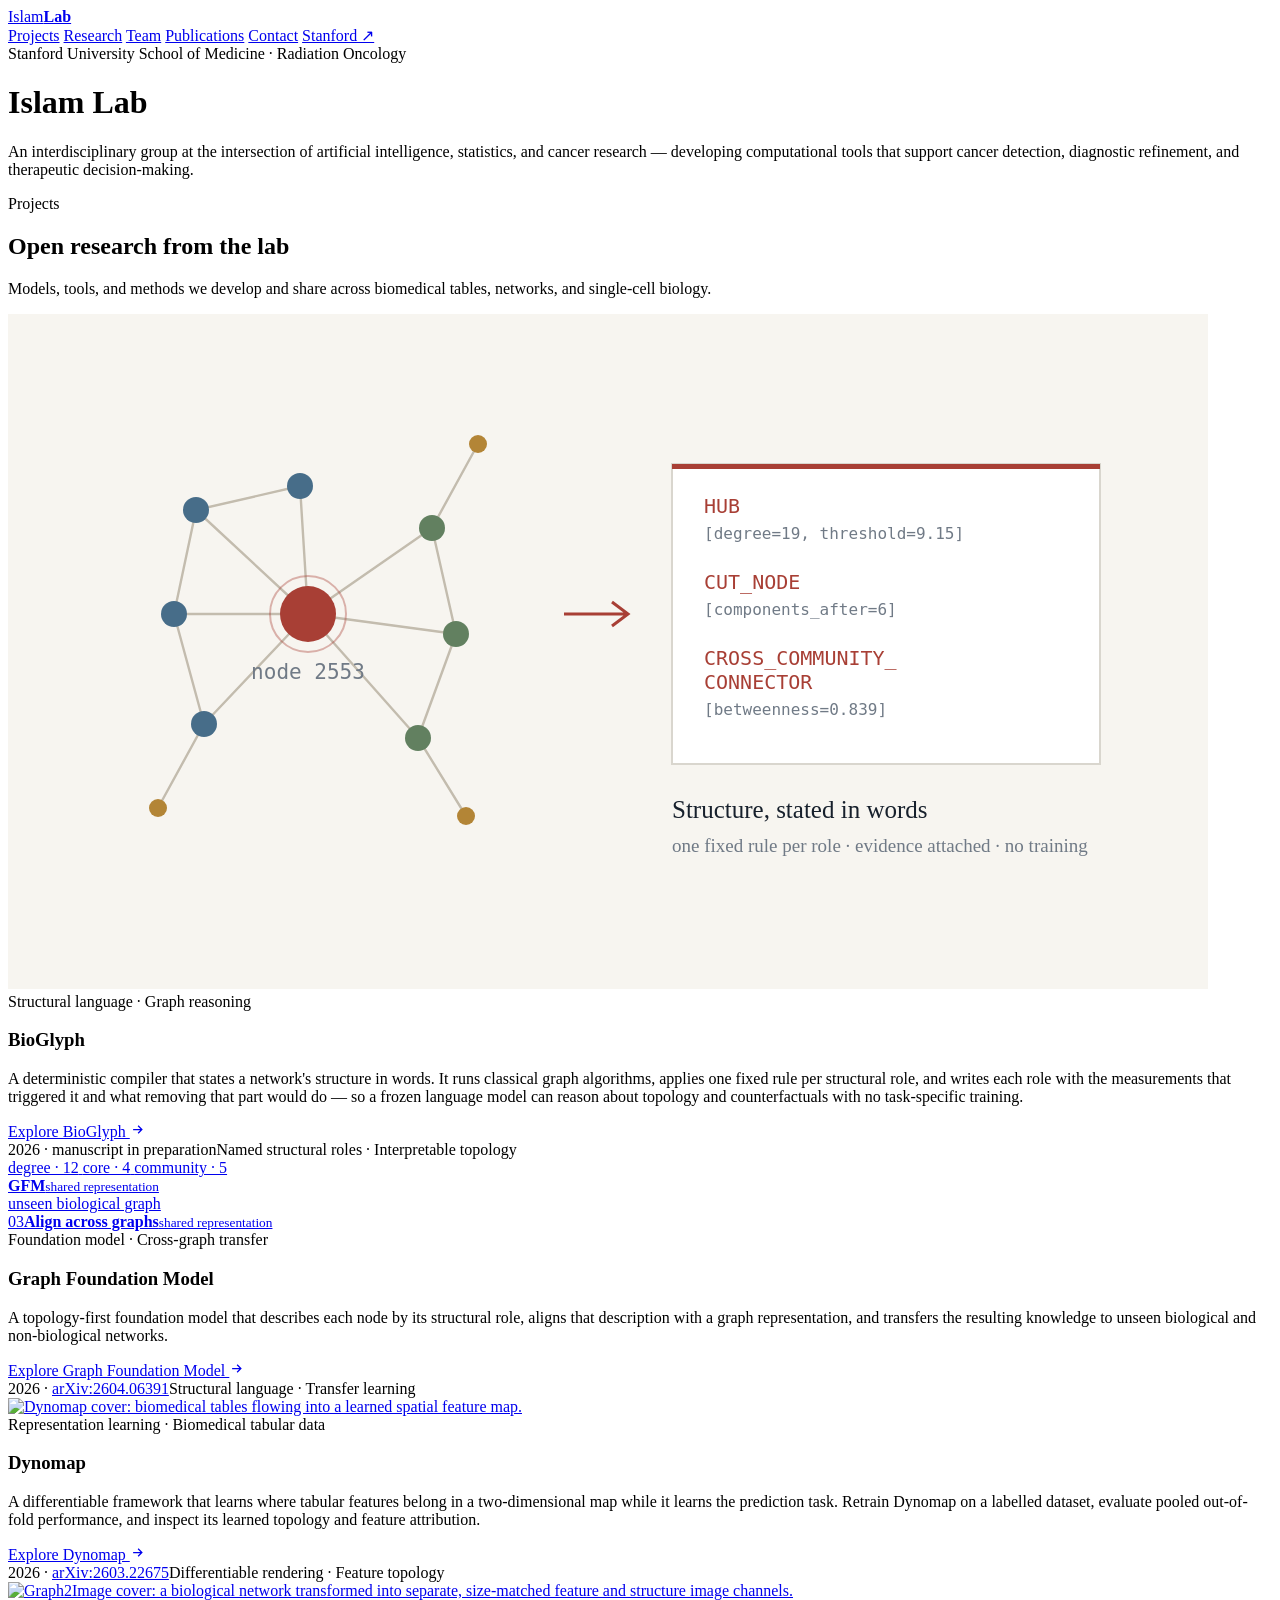
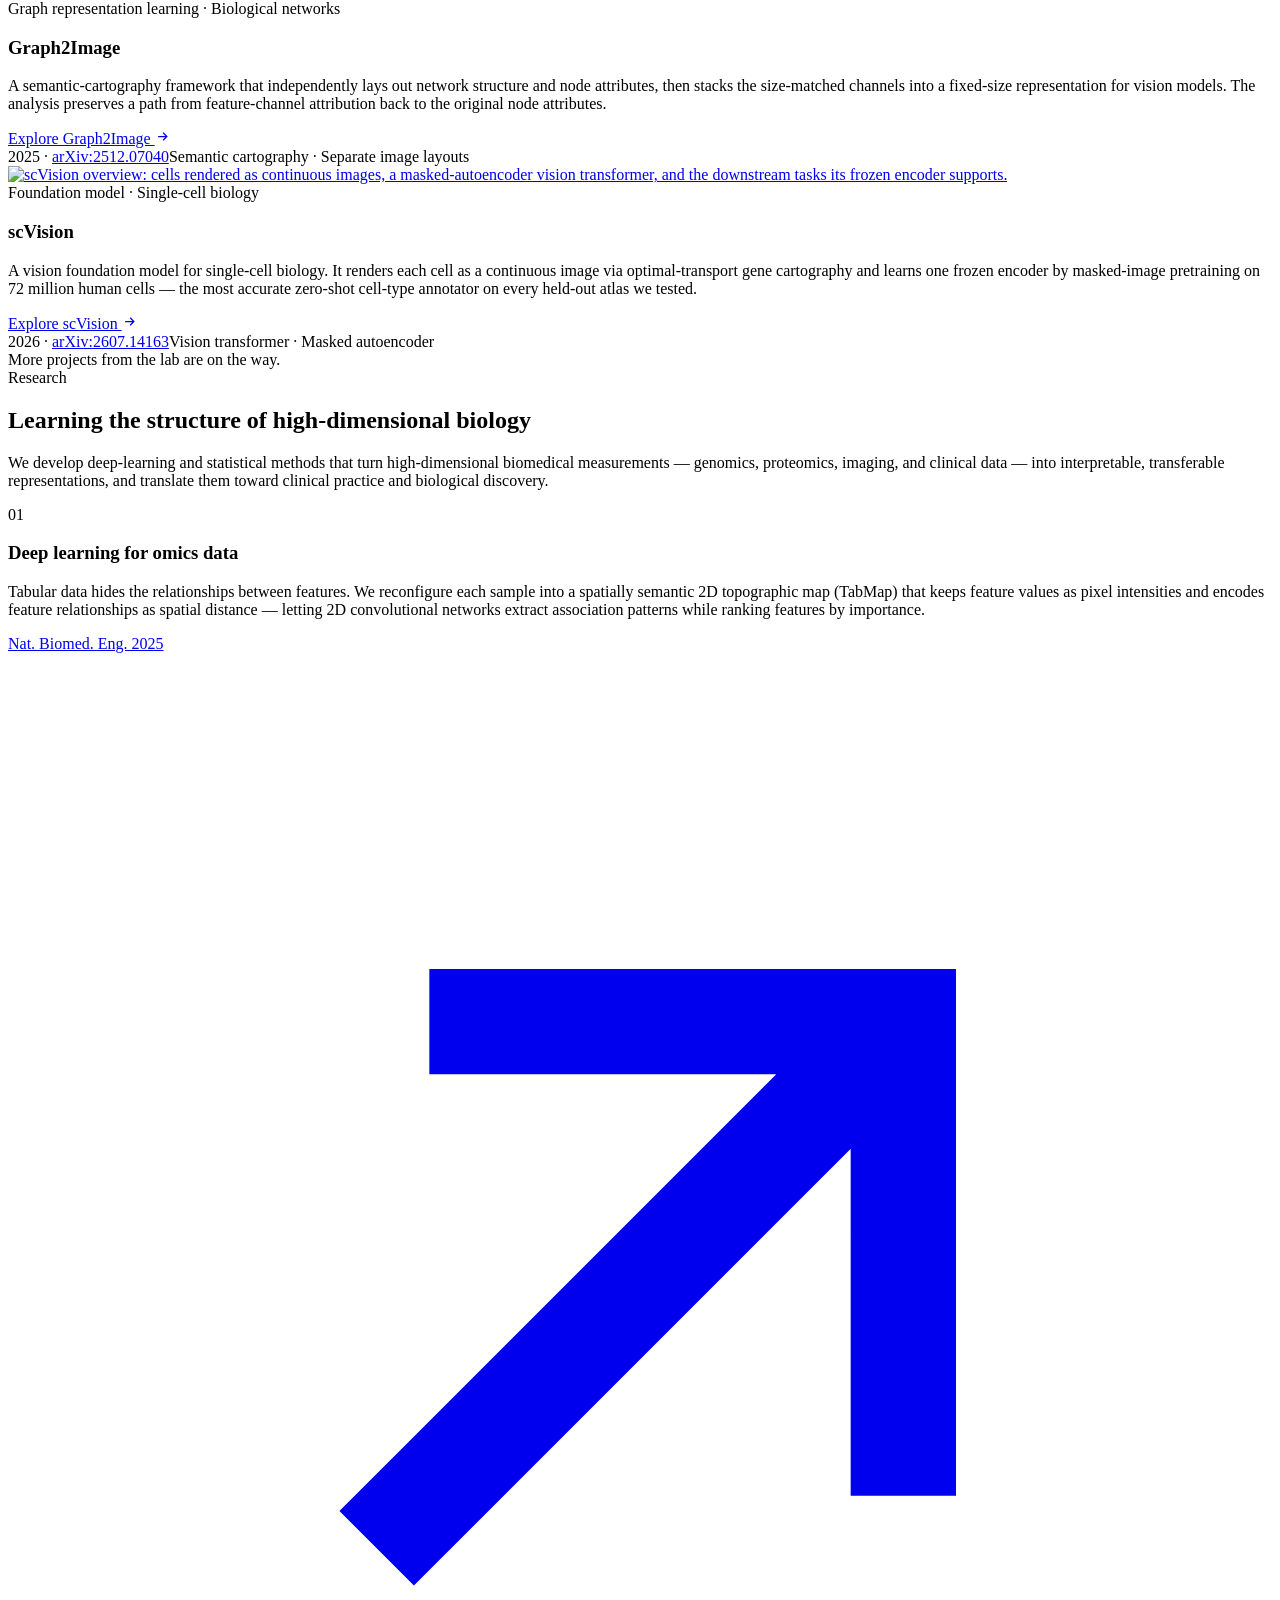
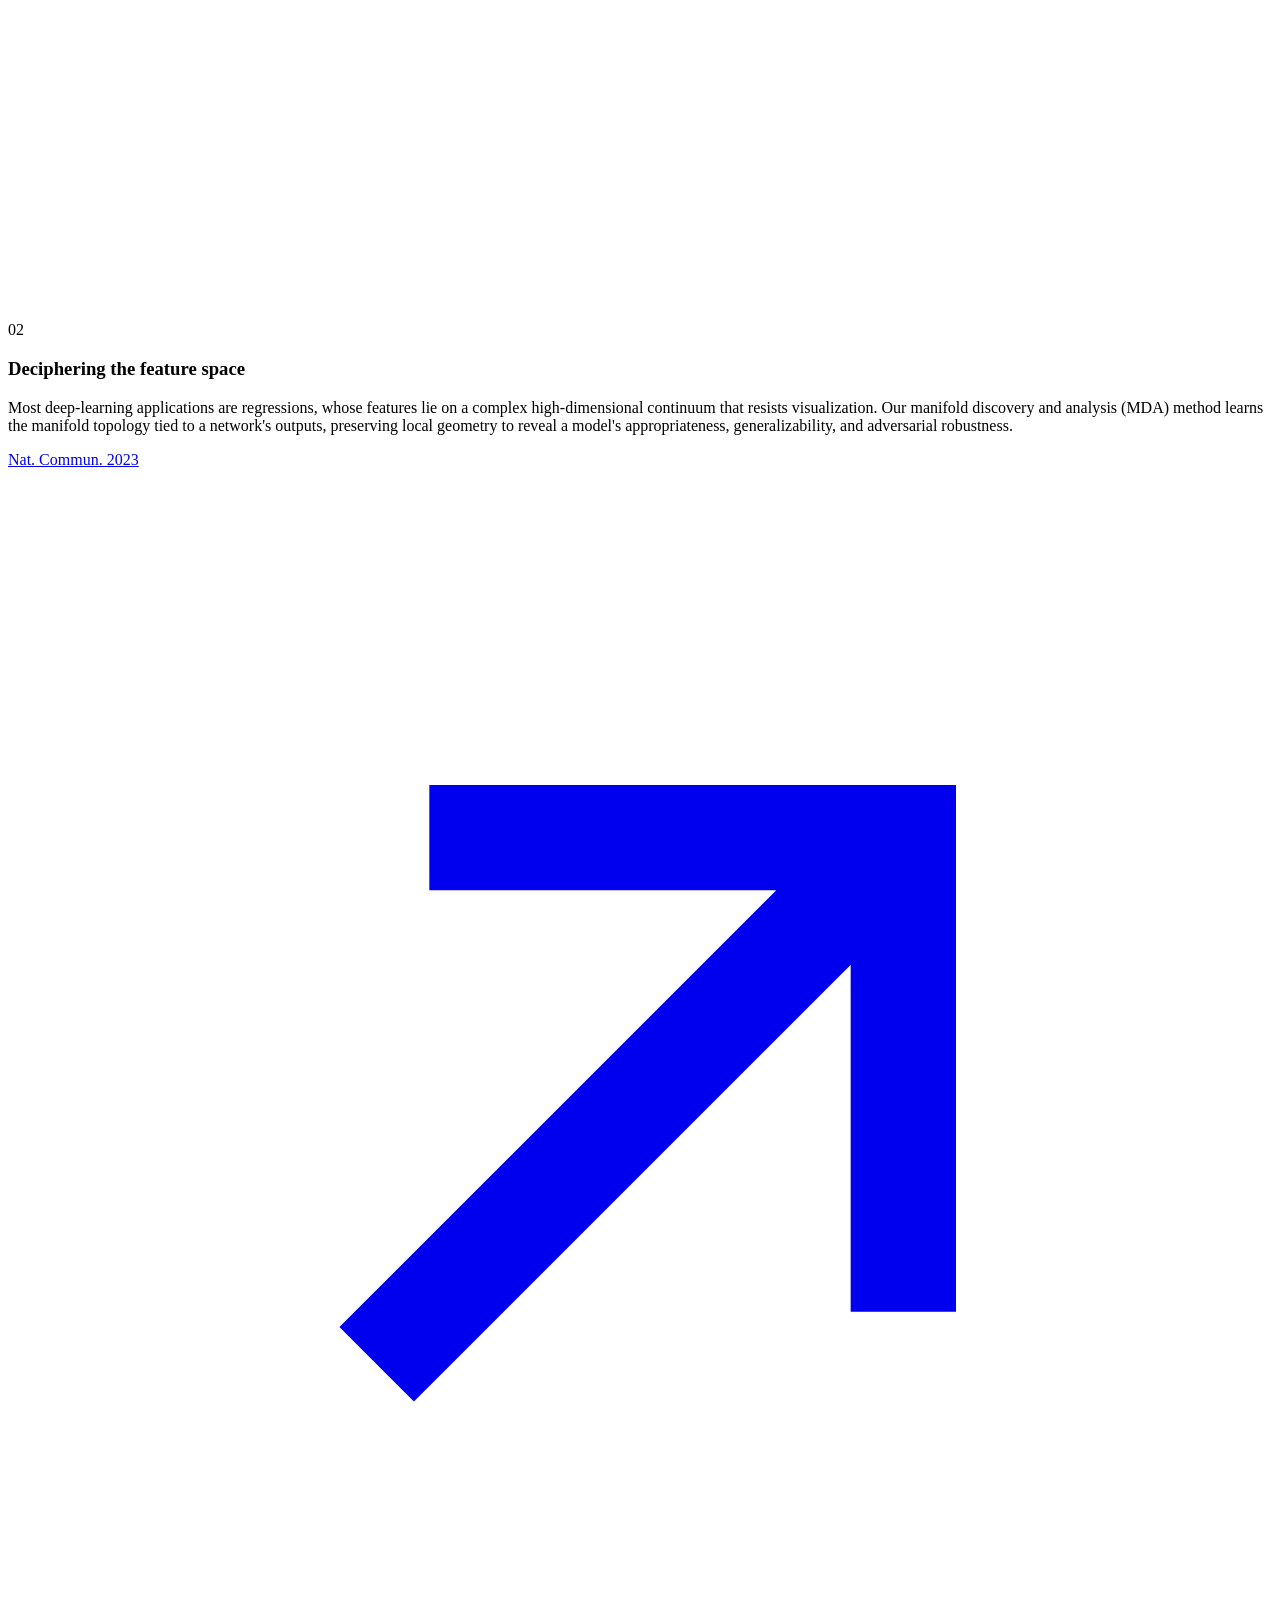
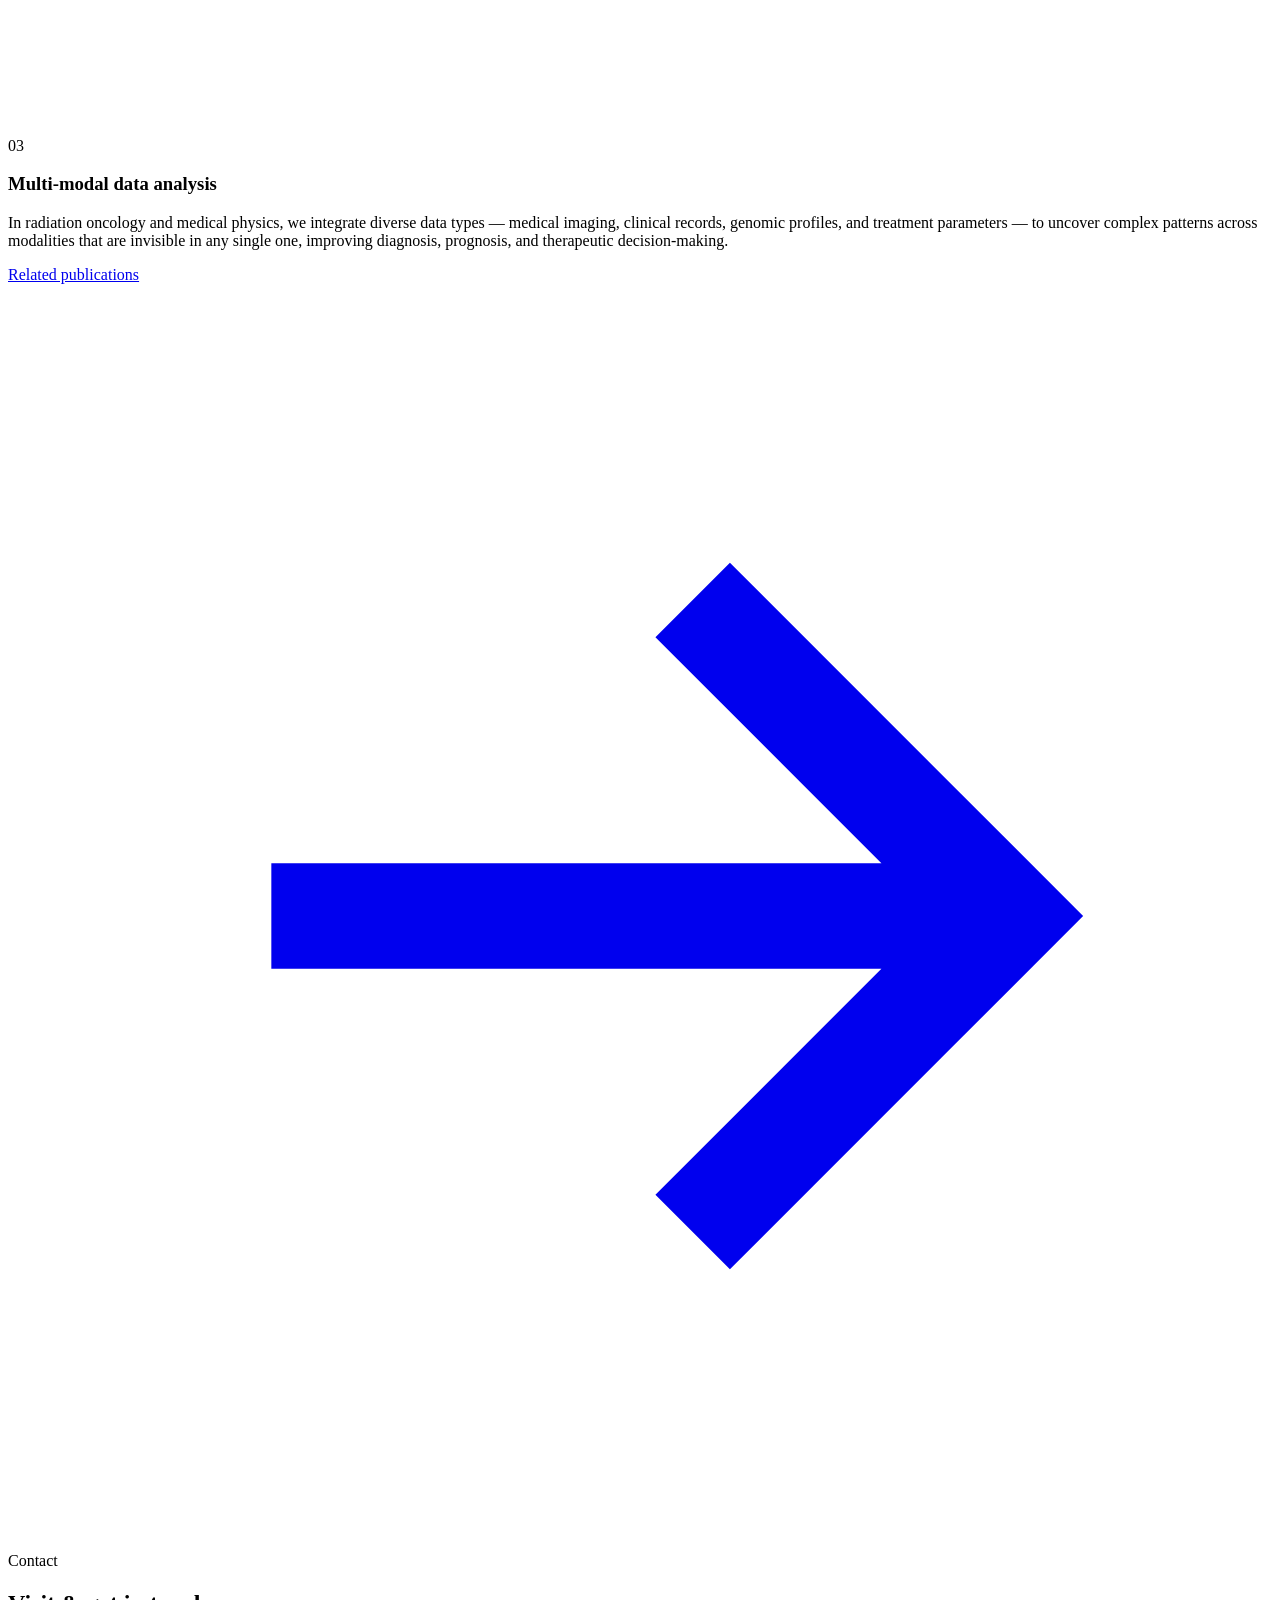
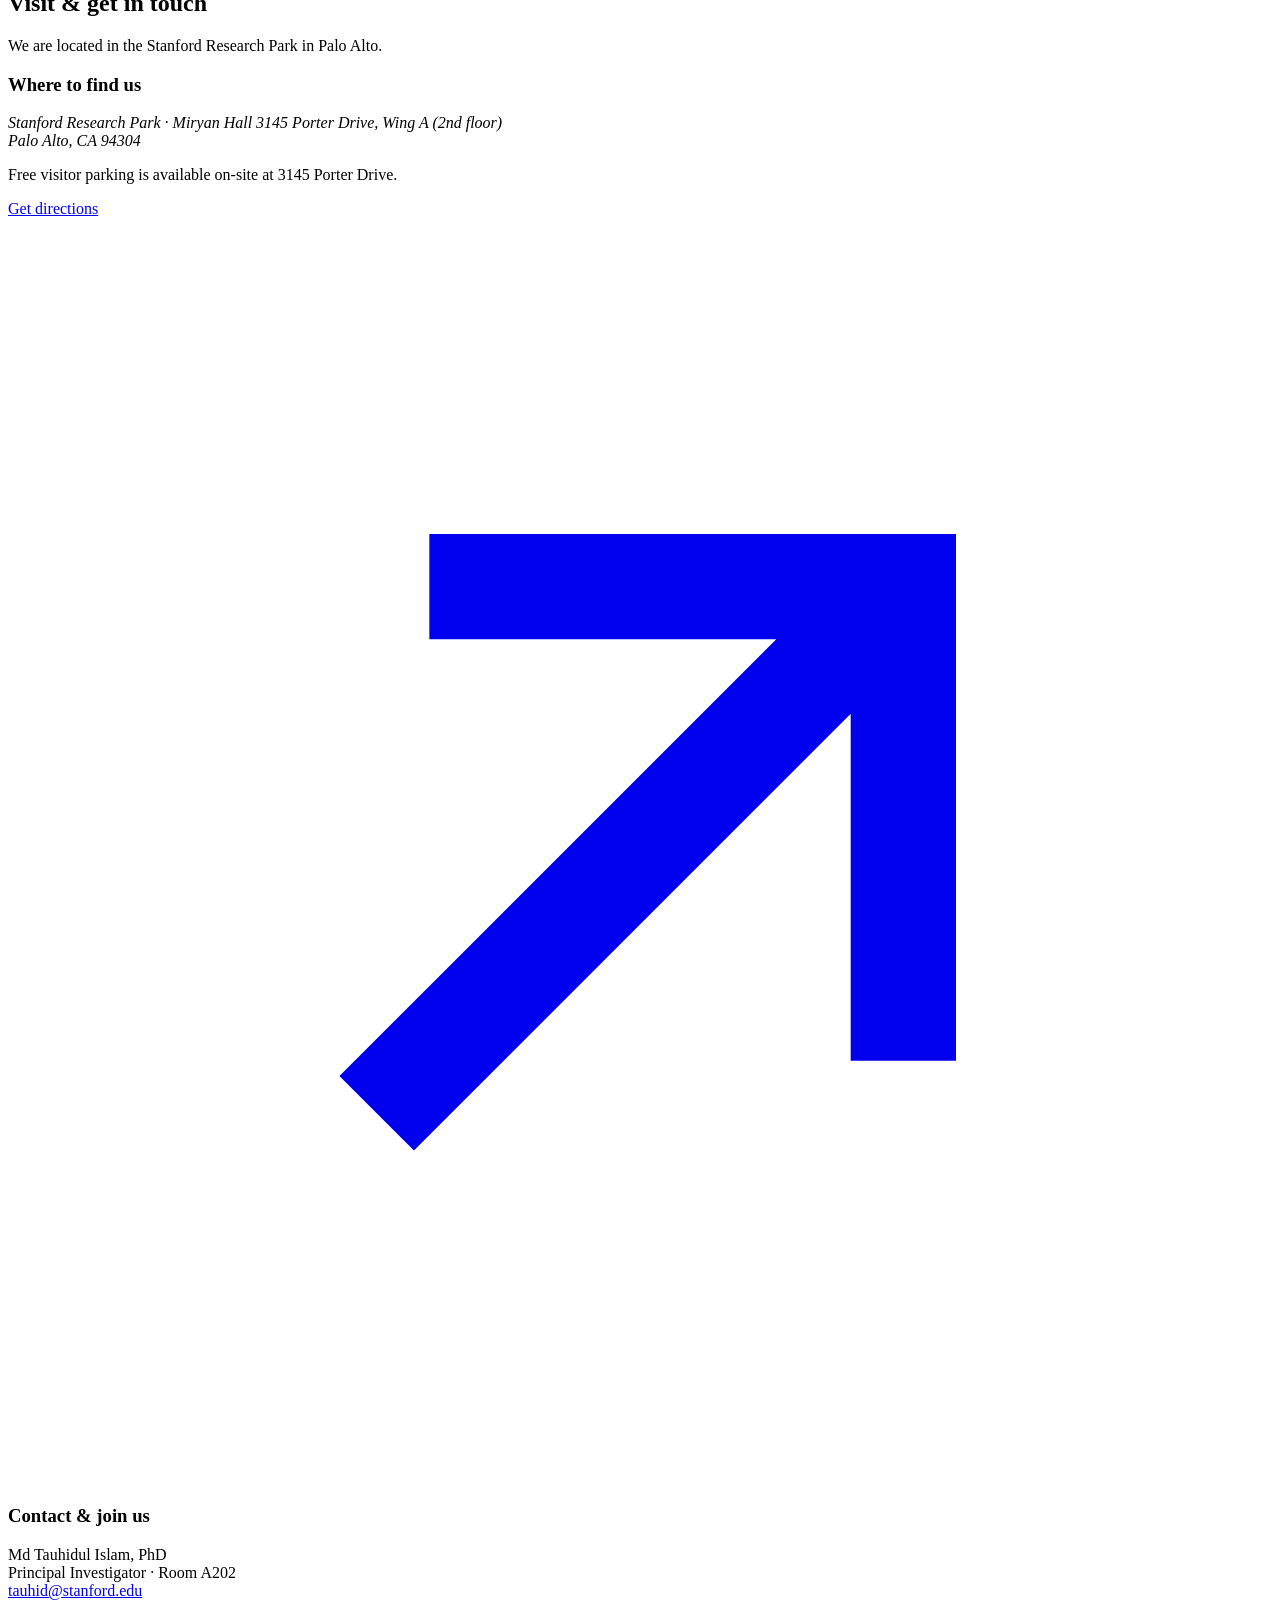
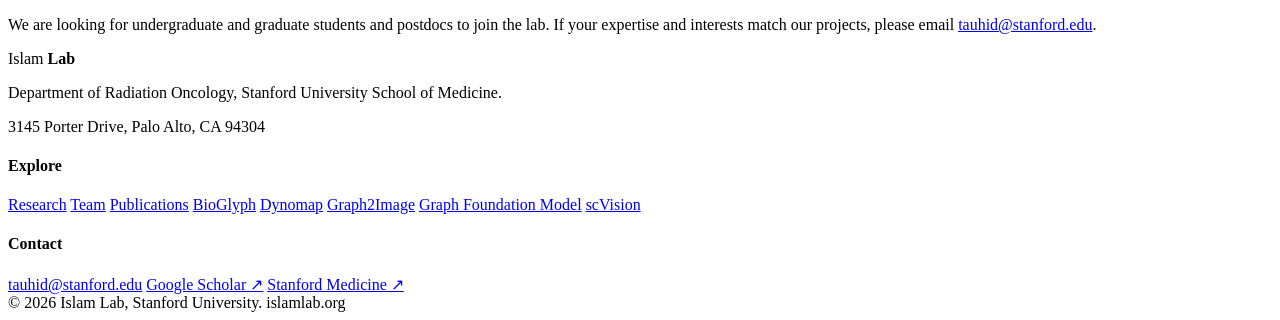
==== index.html @ 1d28ed05 "Add BioGlyph project page" ====
<!doctype html>
<html lang="en">
<head>
<meta charset="utf-8">
<meta name="viewport" content="width=device-width, initial-scale=1">
<title>Islam Lab · Stanford University School of Medicine</title>
<meta name="description" content="The Islam Lab at Stanford University School of Medicine develops artificial intelligence and statistical methods for biomedical research. Explore BioGlyph, Dynomap, Graph2Image, Graph Foundation Model, and scVision.">
<meta property="og:type" content="website">
<meta property="og:title" content="Islam Lab · Stanford University School of Medicine">
<meta property="og:description" content="AI, statistics, and biomedical research at Stanford. Explore BioGlyph, Dynomap, Graph2Image, Graph Foundation Model, and scVision.">
<meta property="og:image" content="https://islamlab.org/assets/lab-card.png">
<meta property="og:image:width" content="1200">
<meta property="og:image:height" content="630">
<meta name="twitter:image" content="https://islamlab.org/assets/lab-card.png">
<meta property="og:url" content="https://islamlab.org">
<meta name="twitter:card" content="summary_large_image">
<link rel="canonical" href="https://islamlab.org/">
<link rel="icon" href="data:image/svg+xml,<svg xmlns='http://www.w3.org/2000/svg' viewBox='0 0 32 32'><rect width='32' height='32' rx='8' fill='%231c2436'/><circle cx='10' cy='11' r='2.4' fill='%23f2c94c'/><circle cx='21' cy='14' r='2.4' fill='%23e07a5f'/><circle cx='14' cy='21.5' r='2' fill='%234f7290'/><circle cx='23' cy='23' r='1.8' fill='%237f9d6a'/></svg>">
<link rel="preconnect" href="https://fonts.googleapis.com">
<link rel="preconnect" href="https://fonts.gstatic.com" crossorigin>
<link href="https://fonts.googleapis.com/css2?family=Source+Serif+4:opsz,wght@8..60,400;8..60,600;8..60,700&family=Source+Sans+3:wght@400;600;700&display=swap" rel="stylesheet">
<link rel="stylesheet" href="lab.css">
<script src="lab.js" defer></script>
</head>
<body>

<nav class="nav">
  <div class="wrap">
    <a class="brand" href="/"><span class="glyph"></span>Islam<b>Lab</b></a>
    <div class="nav-links">
      <a href="#projects">Projects</a>
      <a href="#research">Research</a>
      <a href="/team/">Team</a>
      <a href="/publications/">Publications</a>
      <a href="#contact">Contact</a>
      <a class="ext" href="https://med.stanford.edu/islam-lab.html" target="_blank" rel="noopener">Stanford&nbsp;&#8599;</a>
    </div>
  </div>
</nav>

<header class="hero">
  <div class="wrap">
    <div class="kicker">Stanford University School of Medicine &middot; Radiation Oncology</div>
    <h1>Islam <b>Lab</b></h1>
    <p class="tagline">An interdisciplinary group at the intersection of artificial intelligence, statistics, and cancer research &mdash; developing computational tools that support cancer detection, diagnostic refinement, and therapeutic decision-making.</p>
  </div>
</header>

<section id="projects" class="alt">
  <div class="wrap">
    <div class="eyebrow">Projects</div>
    <h2>Open research from the lab</h2>
    <p class="sub">Models, tools, and methods we develop and share across biomedical tables, networks, and single-cell biology.</p>

    <div class="project-grid">
    <article class="project">
      <div class="thumb"><a href="/bioglyph/"><img src="assets/bioglyph-cover.svg" alt="BioGlyph cover: one node in a network compiles to three named structural roles, each with the measurements that triggered it."></a></div>
      <div class="body">
        <span class="ptag">Structural language &middot; Graph reasoning</span>
        <h3>BioGlyph</h3>
        <p>A deterministic compiler that states a network's structure in words. It runs classical graph algorithms, applies one fixed rule per structural role, and writes each role with the measurements that triggered it and what removing that part would do &mdash; so a frozen language model can reason about topology and counterfactuals with no task-specific training.</p>
        <a class="plink" href="/bioglyph/">Explore BioGlyph <svg width="15" height="15" viewBox="0 0 24 24" fill="none" stroke="currentColor" stroke-width="2"><path d="M5 12h14M13 6l6 6-6 6"/></svg></a>
        <div class="meta"><span>2026 &middot; manuscript in preparation</span><span>Named structural roles &middot; Interpretable topology</span></div>
      </div>
    </article>

    <article class="project">
      <div class="thumb gfm-thumb">
        <a href="/graph-foundation-model/" aria-label="Explore Graph Foundation Model">
          <div class="gfm-story" data-gfm-stage="2" aria-hidden="true">
            <div class="gfm-canvas">
              <div class="gfm-grid"></div>
              <div class="gfm-prompts">
                <span class="gfm-prompt prompt-one">degree &middot; 12</span>
                <span class="gfm-prompt prompt-two">core &middot; 4</span>
                <span class="gfm-prompt prompt-three">community &middot; 5</span>
              </div>
              <div class="gfm-core"><strong>GFM</strong><small>shared representation</small></div>
              <div class="gfm-transfer">unseen biological graph</div>
            </div>
            <div class="gfm-caption"><span>03</span><strong>Align across graphs</strong><small>shared representation</small></div>
          </div>
        </a>
      </div>
      <div class="body">
        <span class="ptag">Foundation model &middot; Cross-graph transfer</span>
        <h3>Graph Foundation Model</h3>
        <p>A topology-first foundation model that describes each node by its structural role, aligns that description with a graph representation, and transfers the resulting knowledge to unseen biological and non-biological networks.</p>
        <a class="plink" href="/graph-foundation-model/">Explore Graph Foundation Model <svg width="15" height="15" viewBox="0 0 24 24" fill="none" stroke="currentColor" stroke-width="2"><path d="M5 12h14M13 6l6 6-6 6"/></svg></a>
        <div class="meta"><span>2026 &middot; <a href="https://arxiv.org/abs/2604.06391" target="_blank" rel="noopener">arXiv:2604.06391</a></span><span>Structural language &middot; Transfer learning</span></div>
      </div>
    </article>

    <article class="project">
      <div class="thumb"><a href="/dynomap/"><img src="dynomap/assets/og.png" alt="Dynomap cover: biomedical tables flowing into a learned spatial feature map."></a></div>
      <div class="body">
        <span class="ptag">Representation learning &middot; Biomedical tabular data</span>
        <h3>Dynomap</h3>
        <p>A differentiable framework that learns where tabular features belong in a two-dimensional map while it learns the prediction task. Retrain Dynomap on a labelled dataset, evaluate pooled out-of-fold performance, and inspect its learned topology and feature attribution.</p>
        <a class="plink" href="/dynomap/">Explore Dynomap <svg width="15" height="15" viewBox="0 0 24 24" fill="none" stroke="currentColor" stroke-width="2"><path d="M5 12h14M13 6l6 6-6 6"/></svg></a>
        <div class="meta"><span>2026 &middot; <a href="https://arxiv.org/abs/2603.22675" target="_blank" rel="noopener">arXiv:2603.22675</a></span><span>Differentiable rendering &middot; Feature topology</span></div>
      </div>
    </article>

    <article class="project">
      <div class="thumb"><a href="/graph2image/"><img src="assets/graph2image-cover.png" alt="Graph2Image cover: a biological network transformed into separate, size-matched feature and structure image channels."></a></div>
      <div class="body">
        <span class="ptag">Graph representation learning &middot; Biological networks</span>
        <h3>Graph2Image</h3>
        <p>A semantic-cartography framework that independently lays out network structure and node attributes, then stacks the size-matched channels into a fixed-size representation for vision models. The analysis preserves a path from feature-channel attribution back to the original node attributes.</p>
        <a class="plink" href="/graph2image/">Explore Graph2Image <svg width="15" height="15" viewBox="0 0 24 24" fill="none" stroke="currentColor" stroke-width="2"><path d="M5 12h14M13 6l6 6-6 6"/></svg></a>
        <div class="meta"><span>2025 &middot; <a href="https://arxiv.org/abs/2512.07040" target="_blank" rel="noopener">arXiv:2512.07040</a></span><span>Semantic cartography &middot; Separate image layouts</span></div>
      </div>
    </article>

    <article class="project">
      <div class="thumb"><a href="/scvision/"><img src="scvision/assets/fig1.png" alt="scVision overview: cells rendered as continuous images, a masked-autoencoder vision transformer, and the downstream tasks its frozen encoder supports."></a></div>
      <div class="body">
        <span class="ptag">Foundation model &middot; Single-cell biology</span>
        <h3>scVision</h3>
        <p>A vision foundation model for single-cell biology. It renders each cell as a continuous image via optimal-transport gene cartography and learns one frozen encoder by masked-image pretraining on 72 million human cells &mdash; the most accurate zero-shot cell-type annotator on every held-out atlas we tested.</p>
        <a class="plink" href="/scvision/">Explore scVision <svg width="15" height="15" viewBox="0 0 24 24" fill="none" stroke="currentColor" stroke-width="2"><path d="M5 12h14M13 6l6 6-6 6"/></svg></a>
        <div class="meta"><span>2026 &middot; <a href="https://arxiv.org/abs/2607.14163" target="_blank" rel="noopener">arXiv:2607.14163</a></span><span>Vision transformer &middot; Masked autoencoder</span></div>
      </div>
    </article>
    </div>

    <div class="soon"><span class="dot"></span>More projects from the lab are on the way.</div>
  </div>
</section>

<section id="research">
  <div class="wrap">
    <div class="eyebrow">Research</div>
    <h2>Learning the structure of high-dimensional biology</h2>
    <p class="lead">We develop deep-learning and statistical methods that turn high-dimensional biomedical measurements &mdash; genomics, proteomics, imaging, and clinical data &mdash; into interpretable, transferable representations, and translate them toward clinical practice and biological discovery.</p>
    <div class="cards three">
      <div class="rcard">
        <div class="ix">01</div>
        <h3>Deep learning for omics data</h3>
        <p>Tabular data hides the relationships between features. We reconfigure each sample into a spatially semantic 2D topographic map (TabMap) that keeps feature values as pixel intensities and encodes feature relationships as spatial distance &mdash; letting 2D convolutional networks extract association patterns while ranking features by importance.</p>
        <a class="rlink" href="https://doi.org/10.1038/s41551-024-01268-6" target="_blank" rel="noopener">Nat. Biomed. Eng. 2025 <svg viewBox="0 0 24 24" fill="none" stroke="currentColor" stroke-width="2"><path d="M7 17L17 7M8 7h9v9"/></svg></a>
      </div>
      <div class="rcard">
        <div class="ix">02</div>
        <h3>Deciphering the feature space</h3>
        <p>Most deep-learning applications are regressions, whose features lie on a complex high-dimensional continuum that resists visualization. Our manifold discovery and analysis (MDA) method learns the manifold topology tied to a network's outputs, preserving local geometry to reveal a model's appropriateness, generalizability, and adversarial robustness.</p>
        <a class="rlink" href="https://doi.org/10.1038/s41467-023-43958-w" target="_blank" rel="noopener">Nat. Commun. 2023 <svg viewBox="0 0 24 24" fill="none" stroke="currentColor" stroke-width="2"><path d="M7 17L17 7M8 7h9v9"/></svg></a>
      </div>
      <div class="rcard">
        <div class="ix">03</div>
        <h3>Multi-modal data analysis</h3>
        <p>In radiation oncology and medical physics, we integrate diverse data types &mdash; medical imaging, clinical records, genomic profiles, and treatment parameters &mdash; to uncover complex patterns across modalities that are invisible in any single one, improving diagnosis, prognosis, and therapeutic decision-making.</p>
        <a class="rlink" href="/publications/">Related publications <svg viewBox="0 0 24 24" fill="none" stroke="currentColor" stroke-width="2"><path d="M5 12h14M13 6l6 6-6 6"/></svg></a>
      </div>
    </div>
  </div>
</section>

<section id="contact" class="alt">
  <div class="wrap">
    <div class="eyebrow">Contact</div>
    <h2>Visit &amp; get in touch</h2>
    <p class="sub">We are located in the Stanford Research Park in Palo Alto.</p>
    <div class="cgrid">
      <div class="cbox">
        <h3>Where to find us</h3>
        <address class="addr">
          <span class="big">Stanford Research Park &middot; Miryan Hall</span>
          3145 Porter Drive, Wing A (2nd floor)<br>
          Palo Alto, CA 94304
        </address>
        <p>Free visitor parking is available on-site at 3145 Porter Drive.</p>
        <a class="dir" href="https://www.google.com/maps/search/?api=1&amp;query=3145+Porter+Drive+Palo+Alto+CA+94304" target="_blank" rel="noopener">Get directions <svg viewBox="0 0 24 24" fill="none" stroke="currentColor" stroke-width="2"><path d="M7 17L17 7M8 7h9v9"/></svg></a>
      </div>
      <div class="cbox">
        <h3>Contact &amp; join us</h3>
        <p><span class="big" style="font-family:var(--serif);color:var(--ink)">Md Tauhidul Islam, PhD</span><br>Principal Investigator &middot; Room A202<br><a href="mailto:tauhid@stanford.edu">tauhid@stanford.edu</a></p>
        <p>We are looking for undergraduate and graduate students and postdocs to join the lab. If your expertise and interests match our projects, please email <a href="mailto:tauhid@stanford.edu">tauhid@stanford.edu</a>.</p>
      </div>
    </div>
  </div>
</section>

<footer>
  <div class="wrap">
    <div class="lab">
      <div class="b">Islam <b>Lab</b></div>
      <p>Department of Radiation Oncology, Stanford University School of Medicine.</p>
      <p>3145 Porter Drive, Palo Alto, CA 94304</p>
    </div>
    <div class="col">
      <h4>Explore</h4>
      <a href="#research">Research</a>
      <a href="/team/">Team</a>
      <a href="/publications/">Publications</a>
      <a href="/bioglyph/">BioGlyph</a>
      <a href="/dynomap/">Dynomap</a>
      <a href="/graph2image/">Graph2Image</a>
      <a href="/graph-foundation-model/">Graph Foundation Model</a>
      <a href="/scvision/">scVision</a>
    </div>
    <div class="col">
      <h4>Contact</h4>
      <a href="mailto:tauhid@stanford.edu">tauhid@stanford.edu</a>
      <a href="https://scholar.google.com/citations?user=32UZde4AAAAJ&amp;hl=en" target="_blank" rel="noopener">Google Scholar &#8599;</a>
      <a href="https://med.stanford.edu/islam-lab.html" target="_blank" rel="noopener">Stanford Medicine &#8599;</a>
    </div>
    <div class="fine">
      <span>&copy; 2026 Islam Lab, Stanford University.</span>
      <span>islamlab.org</span>
    </div>
  </div>
</footer>

</body>
</html>
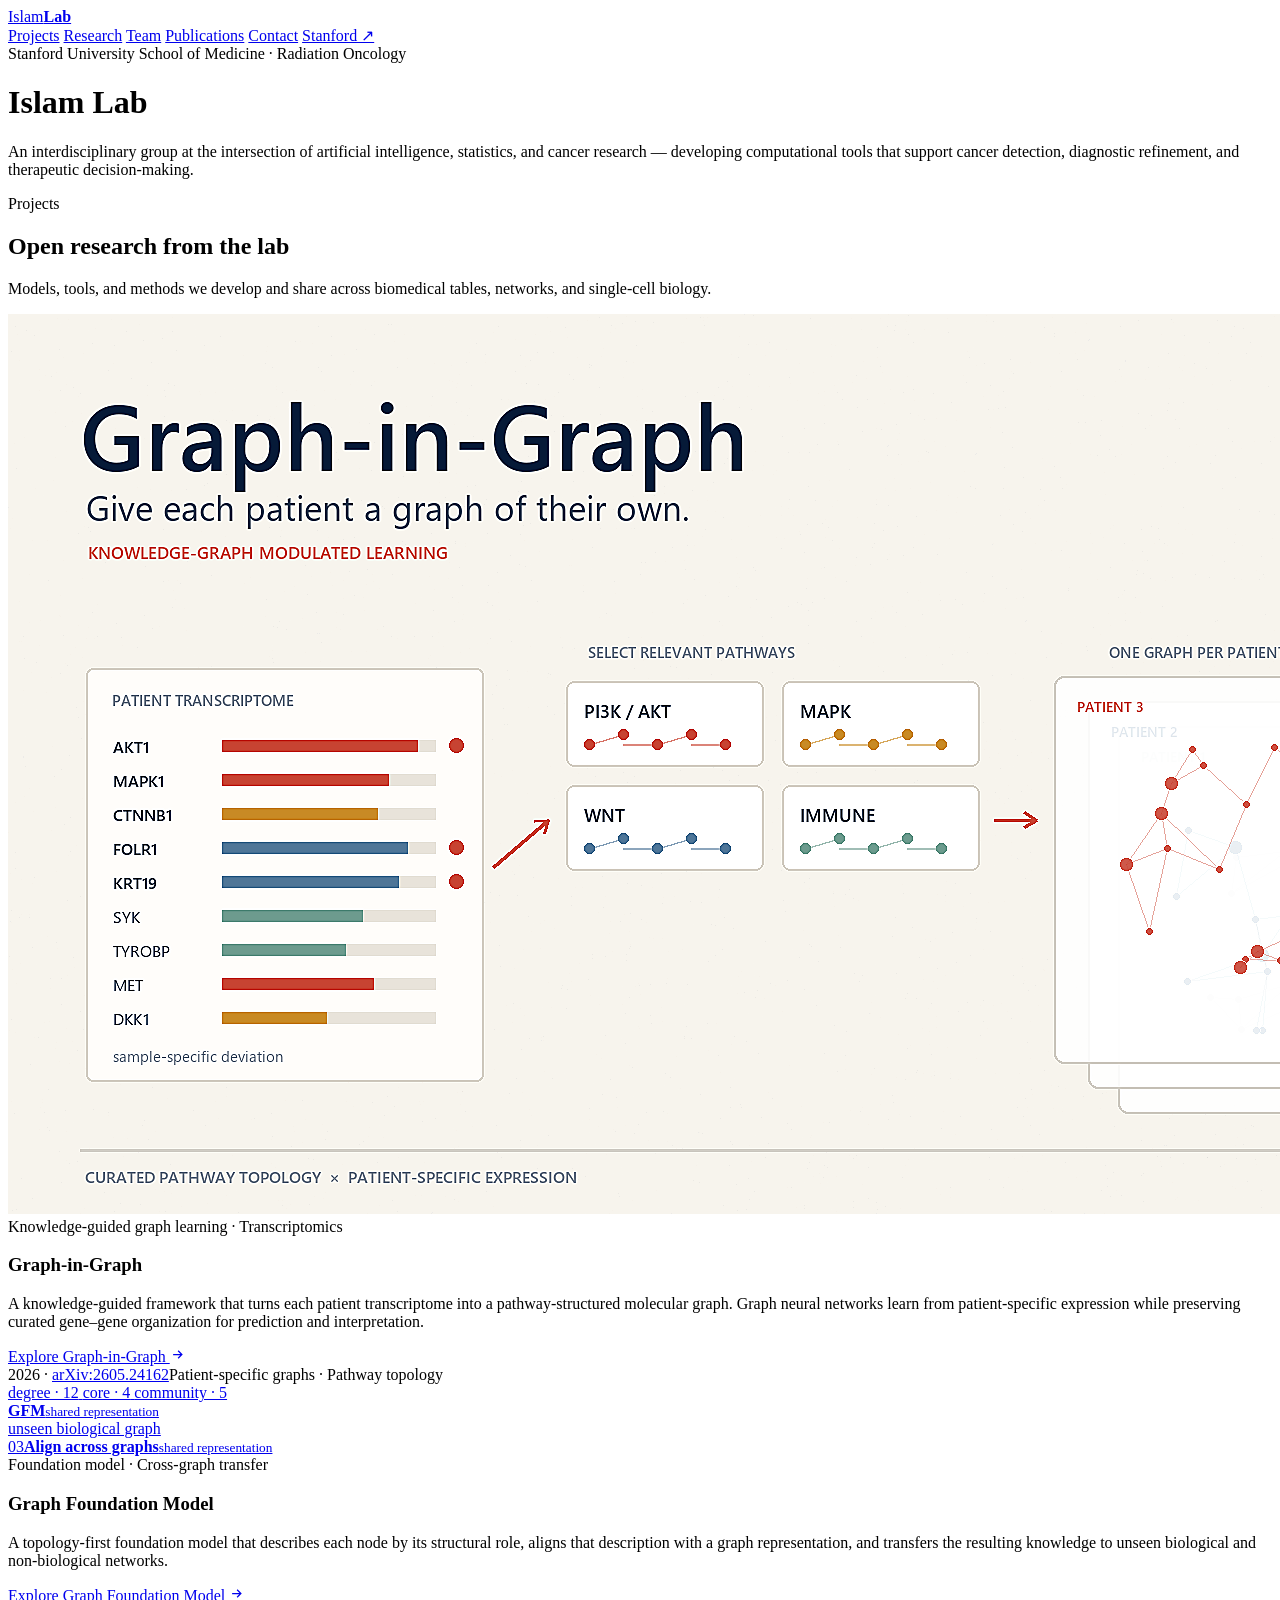
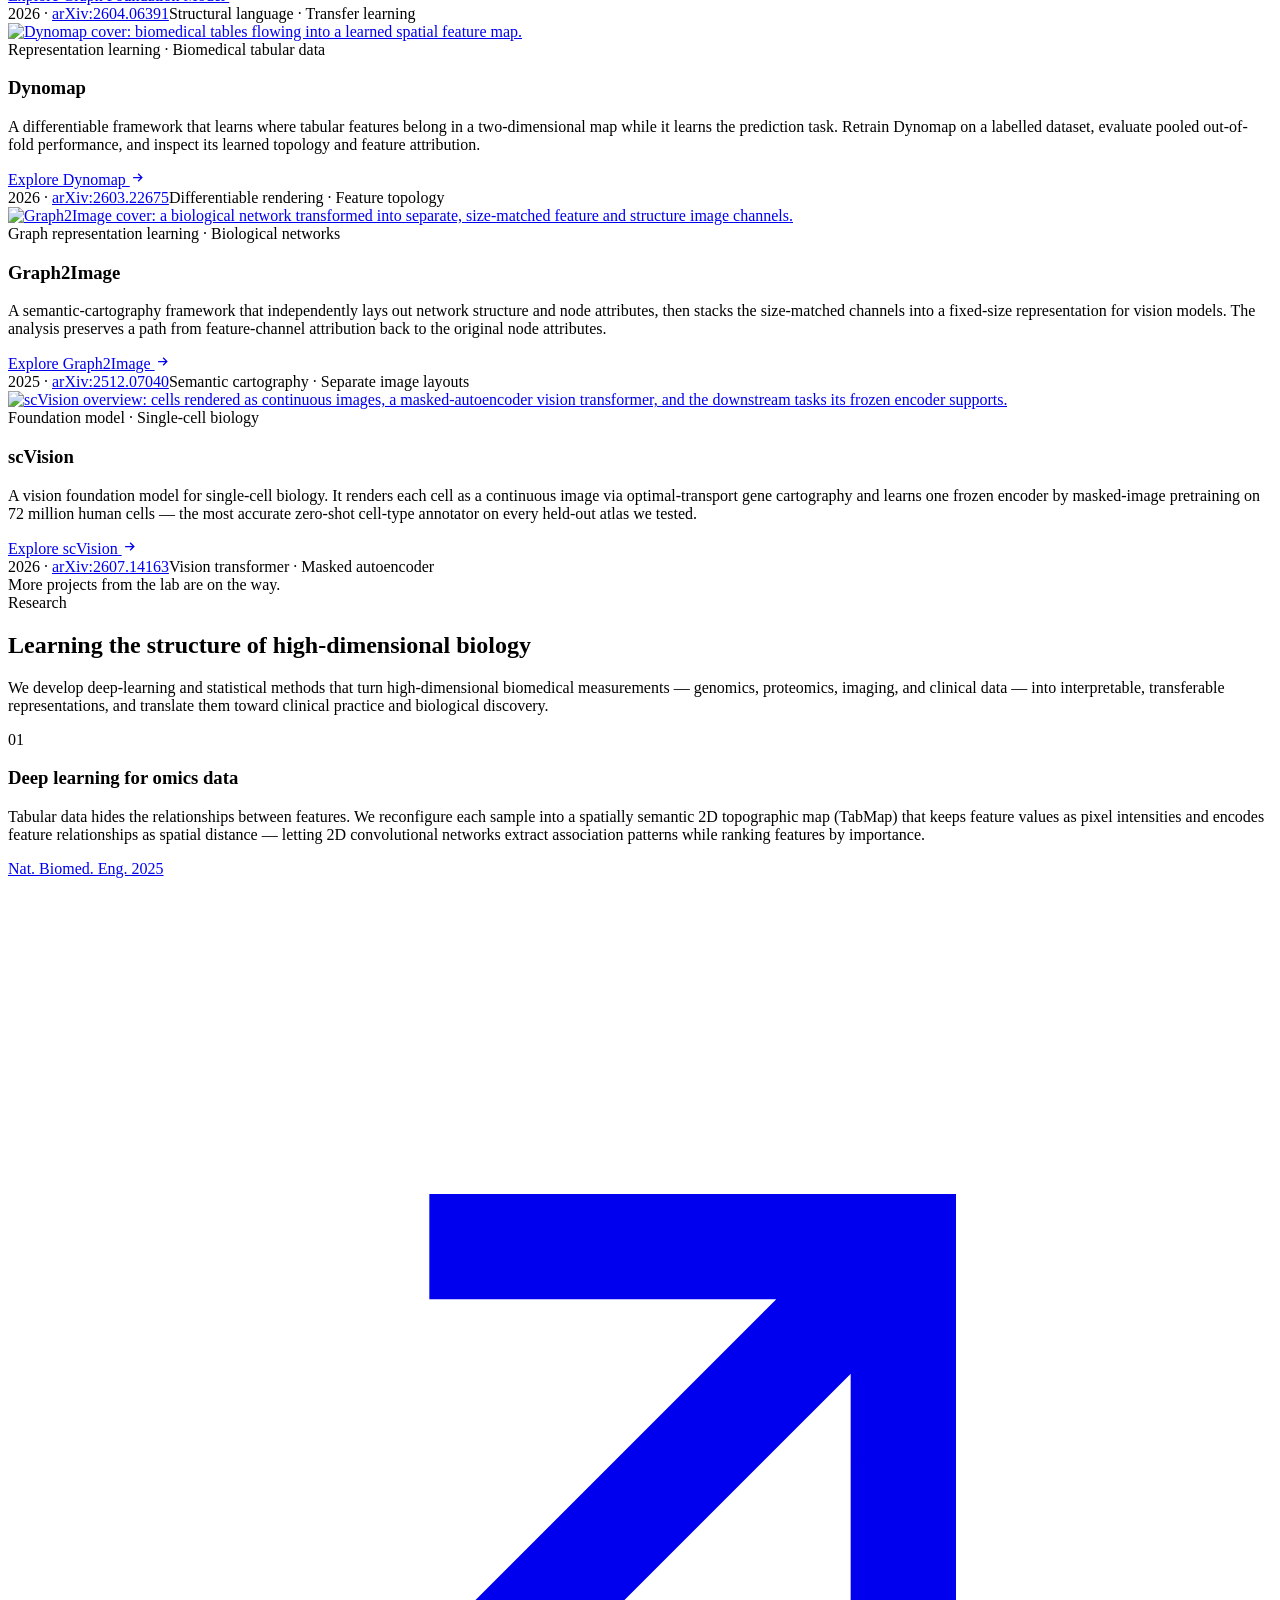
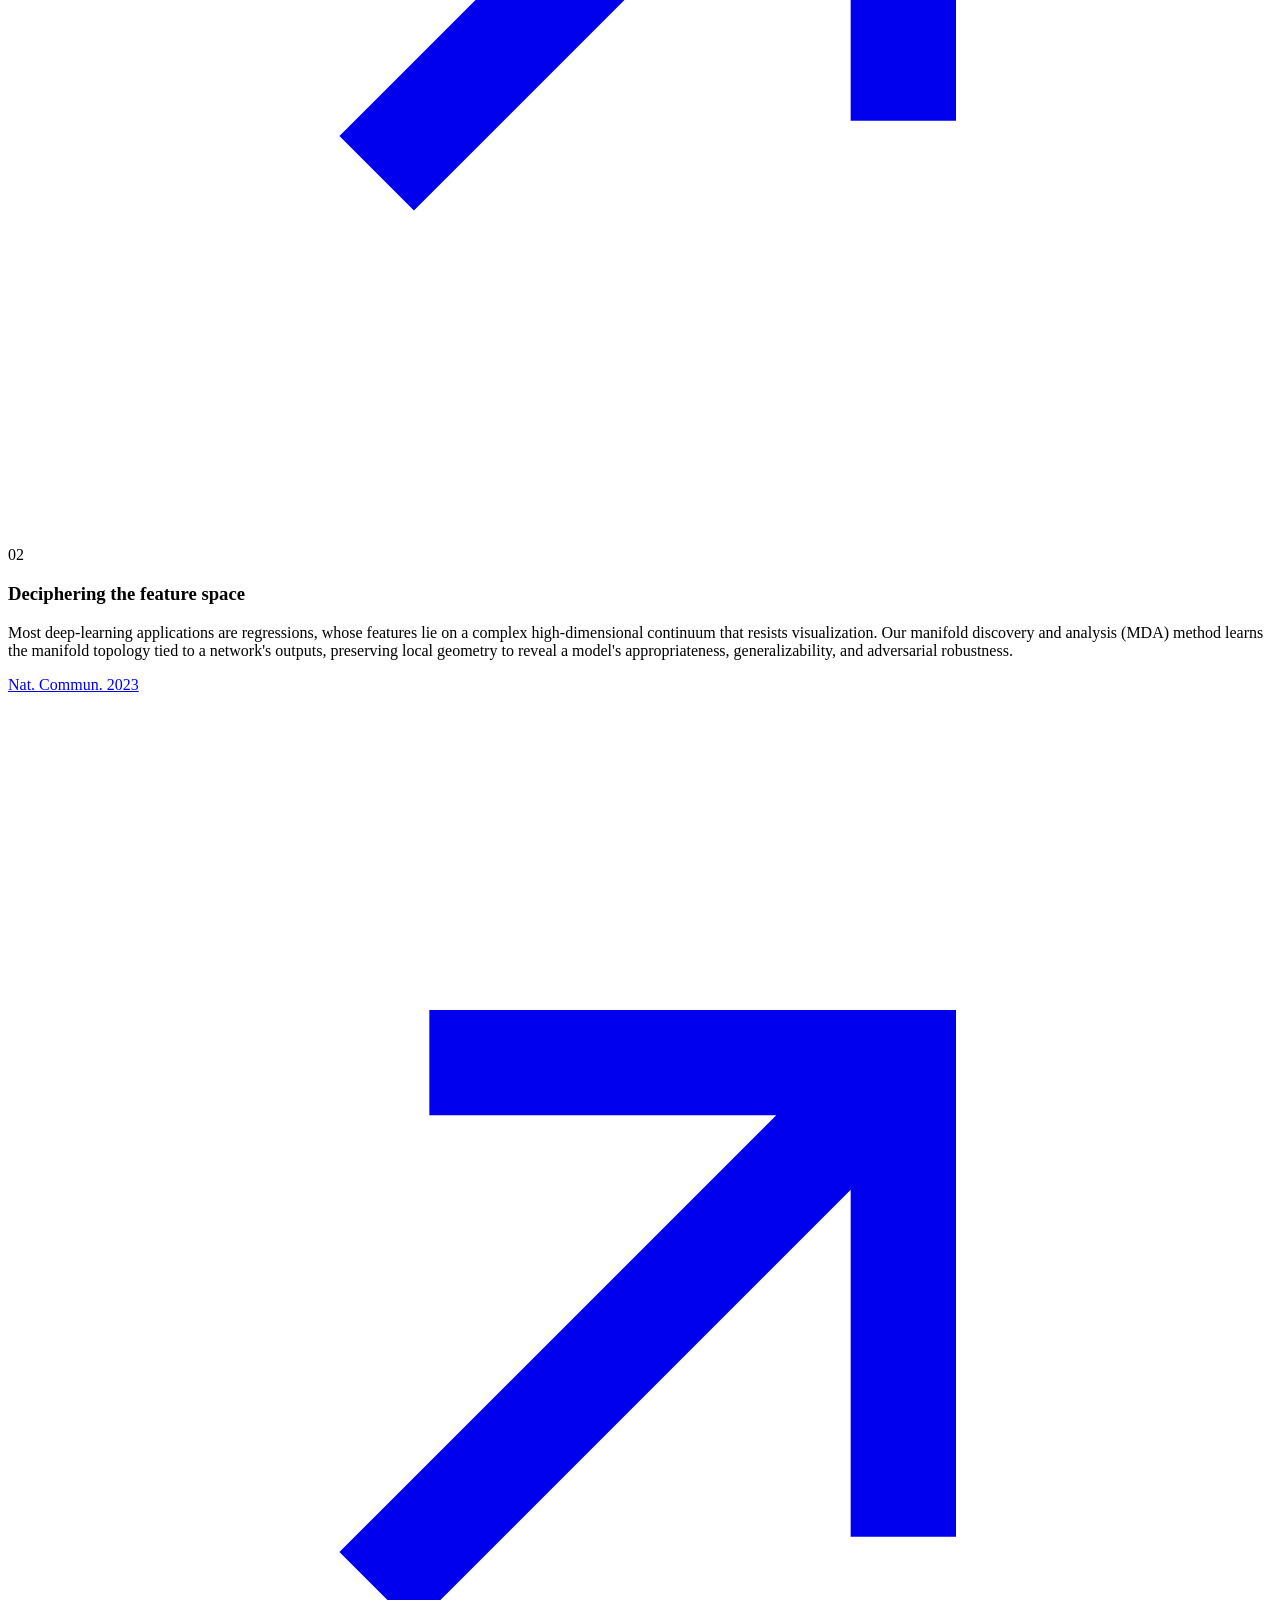
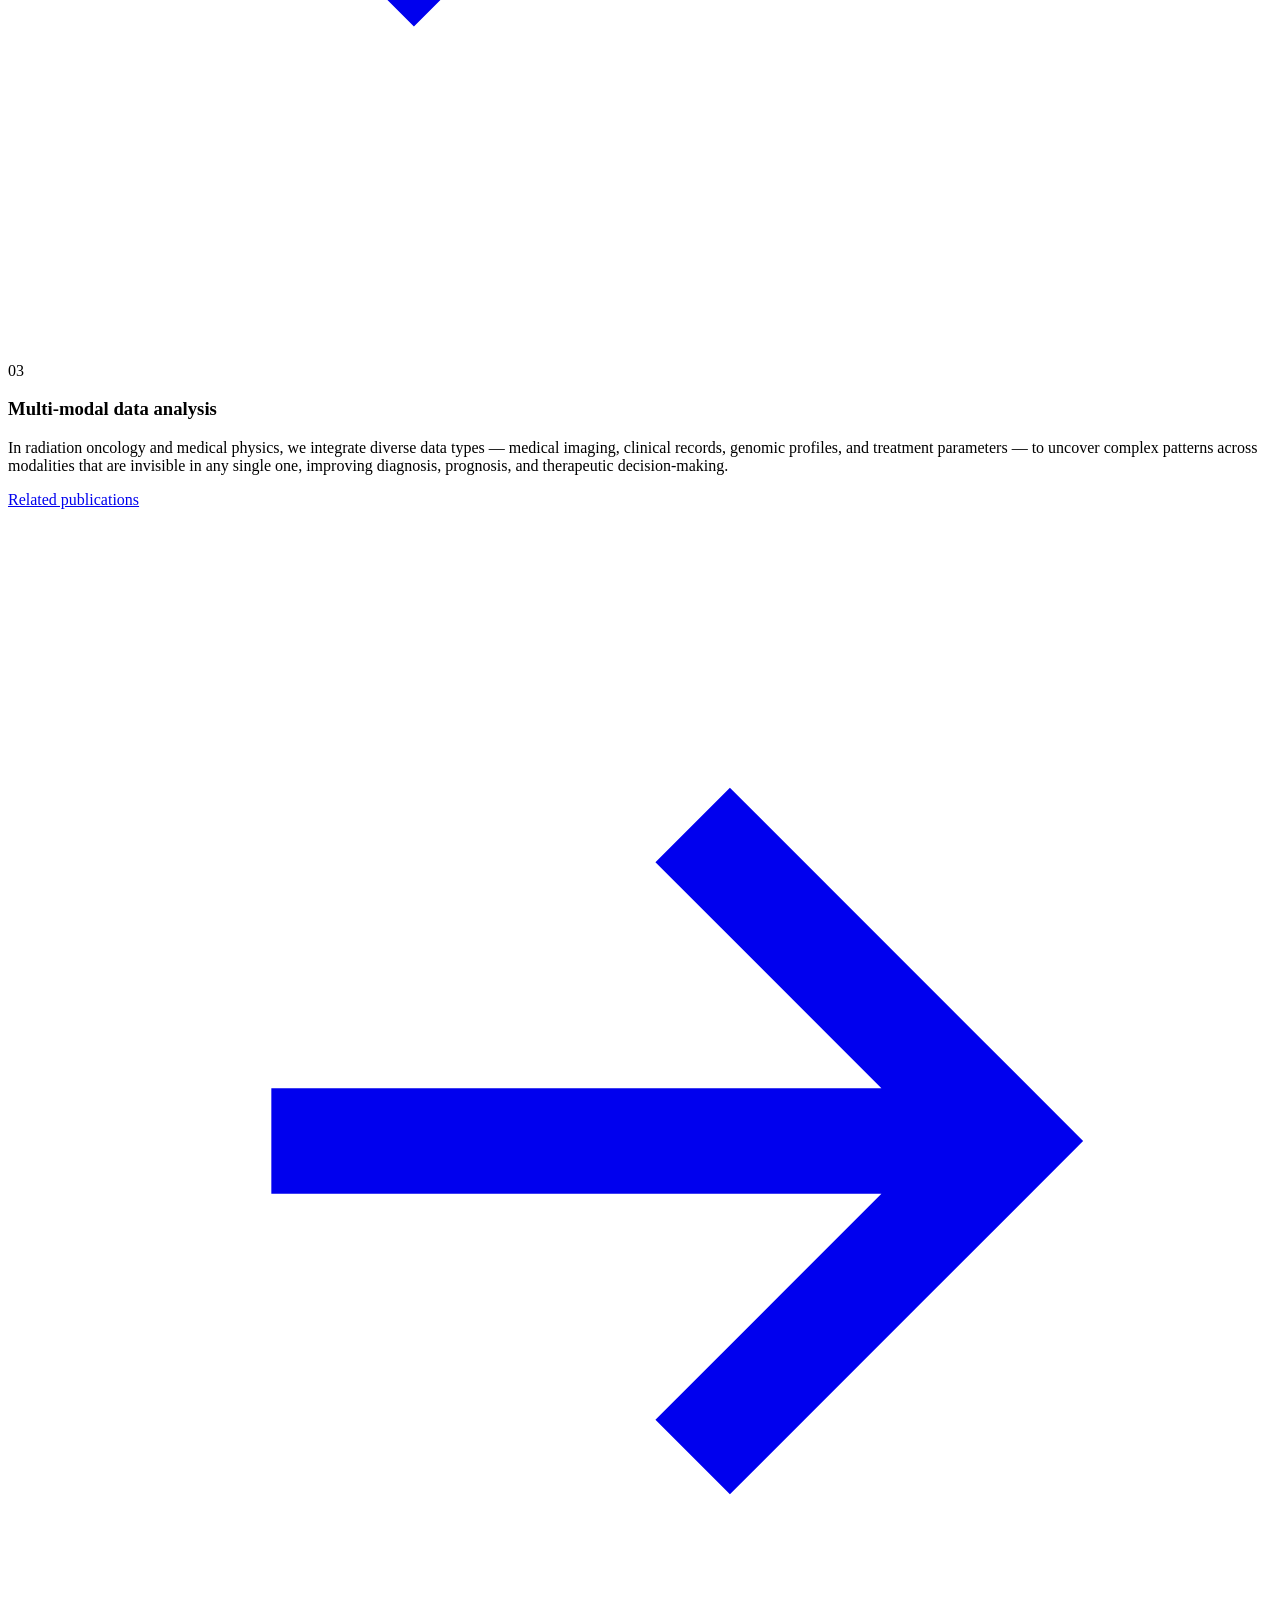
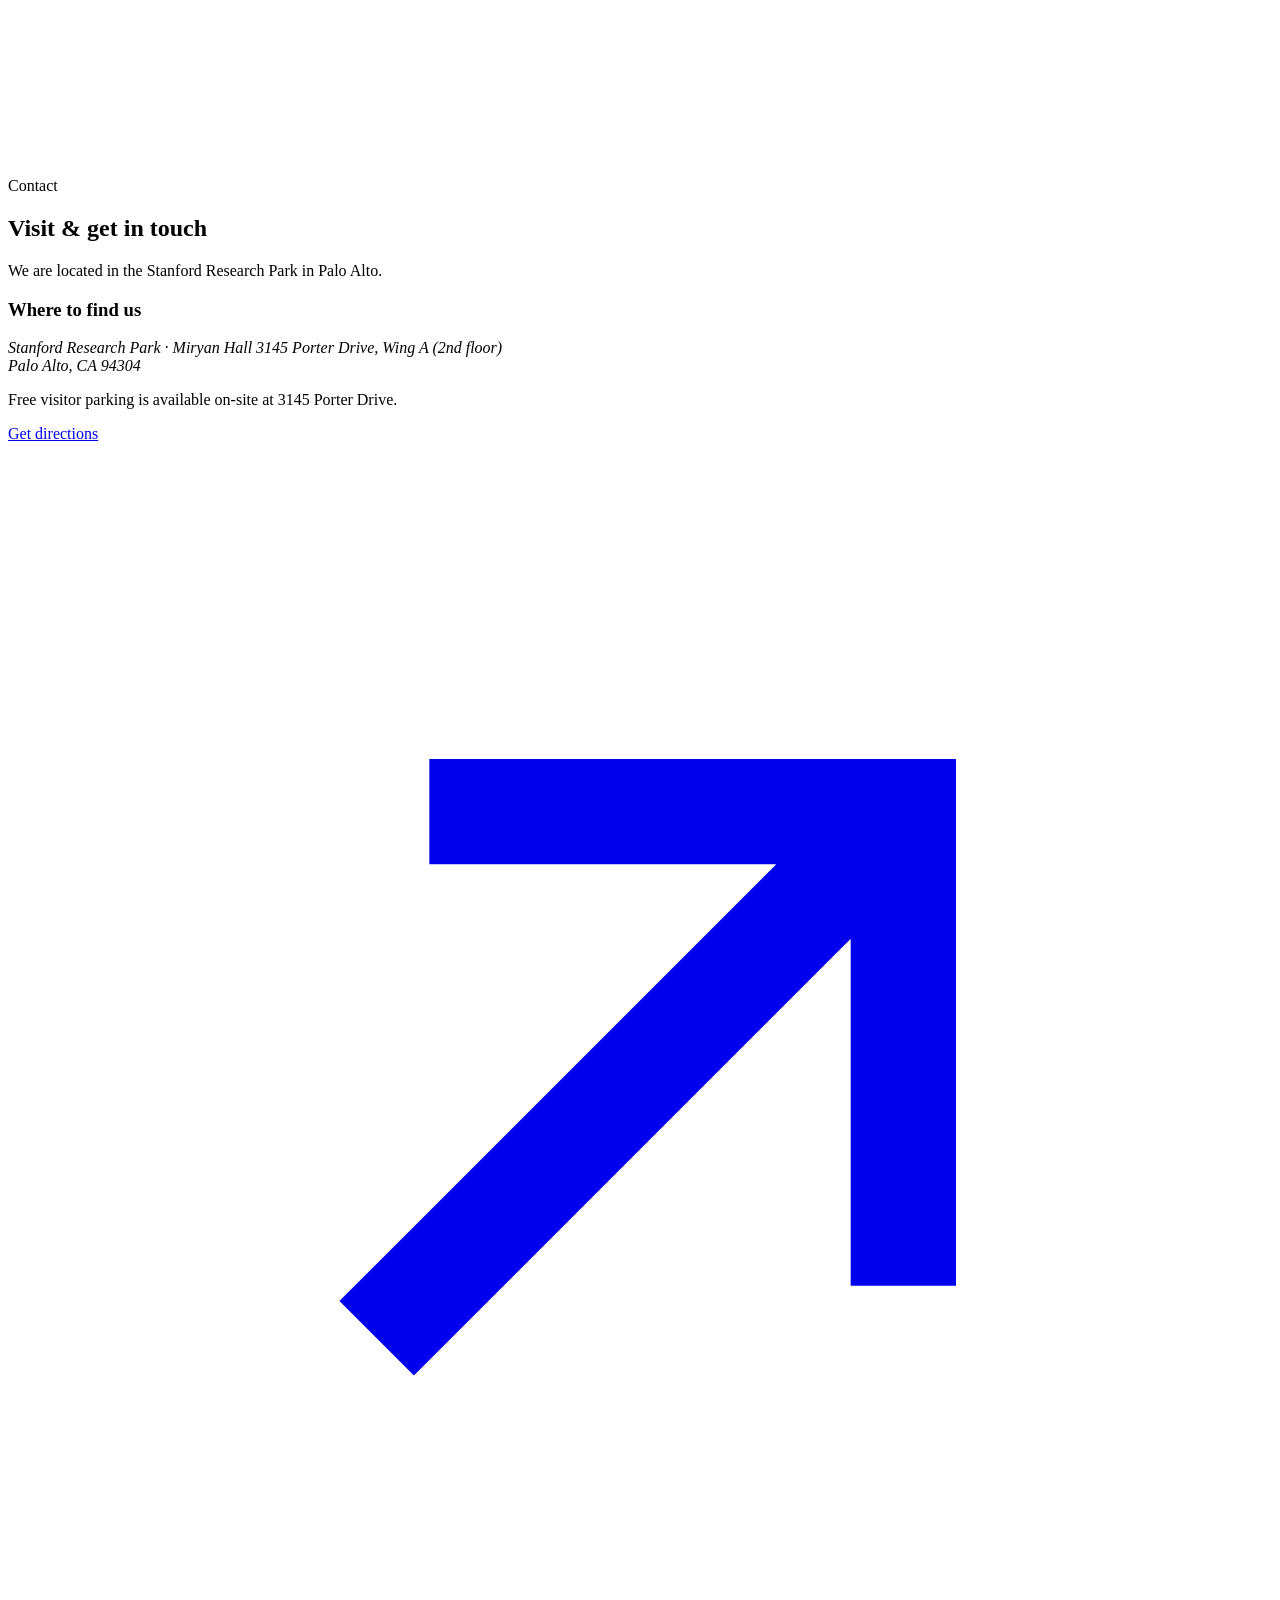
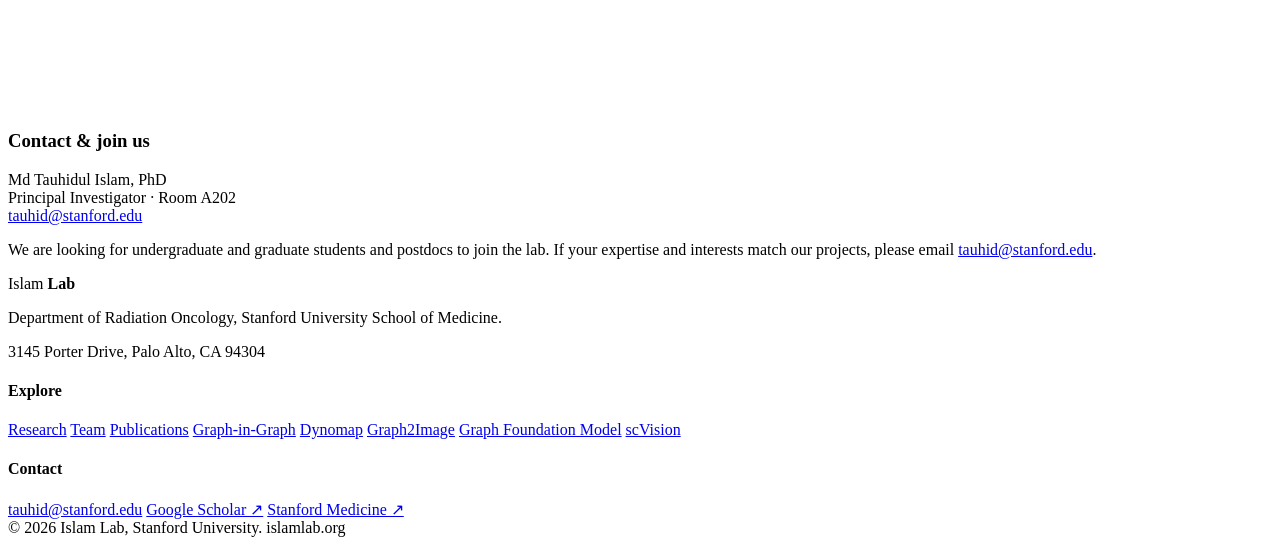
==== commit 3ad957ae: "Add Graph-in-Graph project page" ====
--- a/index.html
+++ b/index.html
@@ -4,10 +4,10 @@
 <meta charset="utf-8">
 <meta name="viewport" content="width=device-width, initial-scale=1">
 <title>Islam Lab · Stanford University School of Medicine</title>
-<meta name="description" content="The Islam Lab at Stanford University School of Medicine develops artificial intelligence and statistical methods for biomedical research. Explore BioGlyph, Dynomap, Graph2Image, Graph Foundation Model, and scVision.">
+<meta name="description" content="The Islam Lab at Stanford University School of Medicine develops artificial intelligence and statistical methods for biomedical research. Explore Graph-in-Graph, Dynomap, Graph2Image, Graph Foundation Model, and scVision.">
 <meta property="og:type" content="website">
 <meta property="og:title" content="Islam Lab · Stanford University School of Medicine">
-<meta property="og:description" content="AI, statistics, and biomedical research at Stanford. Explore BioGlyph, Dynomap, Graph2Image, Graph Foundation Model, and scVision.">
+<meta property="og:description" content="AI, statistics, and biomedical research at Stanford. Explore Graph-in-Graph, Dynomap, Graph2Image, Graph Foundation Model, and scVision.">
 <meta property="og:image" content="https://islamlab.org/assets/lab-card.png">
 <meta property="og:image:width" content="1200">
 <meta property="og:image:height" content="630">
@@ -54,13 +54,13 @@
 
     <div class="project-grid">
     <article class="project">
-      <div class="thumb"><a href="/bioglyph/"><img src="assets/bioglyph-cover.svg" alt="BioGlyph cover: one node in a network compiles to three named structural roles, each with the measurements that triggered it."></a></div>
-      <div class="body">
-        <span class="ptag">Structural language &middot; Graph reasoning</span>
-        <h3>BioGlyph</h3>
-        <p>A deterministic compiler that states a network's structure in words. It runs classical graph algorithms, applies one fixed rule per structural role, and writes each role with the measurements that triggered it and what removing that part would do &mdash; so a frozen language model can reason about topology and counterfactuals with no task-specific training.</p>
-        <a class="plink" href="/bioglyph/">Explore BioGlyph <svg width="15" height="15" viewBox="0 0 24 24" fill="none" stroke="currentColor" stroke-width="2"><path d="M5 12h14M13 6l6 6-6 6"/></svg></a>
-        <div class="meta"><span>2026 &middot; manuscript in preparation</span><span>Named structural roles &middot; Interpretable topology</span></div>
+      <div class="thumb"><a href="/gig/"><img src="gig/assets/gig-cover.png" alt="Graph-in-Graph cover: one patient transcriptome selects curated pathways that merge into a patient-specific molecular graph."></a></div>
+      <div class="body">
+        <span class="ptag">Knowledge-guided graph learning &middot; Transcriptomics</span>
+        <h3>Graph-in-Graph</h3>
+        <p>A knowledge-guided framework that turns each patient transcriptome into a pathway-structured molecular graph. Graph neural networks learn from patient-specific expression while preserving curated gene&ndash;gene organization for prediction and interpretation.</p>
+        <a class="plink" href="/gig/">Explore Graph-in-Graph <svg width="15" height="15" viewBox="0 0 24 24" fill="none" stroke="currentColor" stroke-width="2"><path d="M5 12h14M13 6l6 6-6 6"/></svg></a>
+        <div class="meta"><span>2026 &middot; <a href="https://arxiv.org/abs/2605.24162" target="_blank" rel="noopener">arXiv:2605.24162</a></span><span>Patient-specific graphs &middot; Pathway topology</span></div>
       </div>
     </article>
 
@@ -194,7 +194,7 @@
       <a href="#research">Research</a>
       <a href="/team/">Team</a>
       <a href="/publications/">Publications</a>
-      <a href="/bioglyph/">BioGlyph</a>
+      <a href="/gig/">Graph-in-Graph</a>
       <a href="/dynomap/">Dynomap</a>
       <a href="/graph2image/">Graph2Image</a>
       <a href="/graph-foundation-model/">Graph Foundation Model</a>
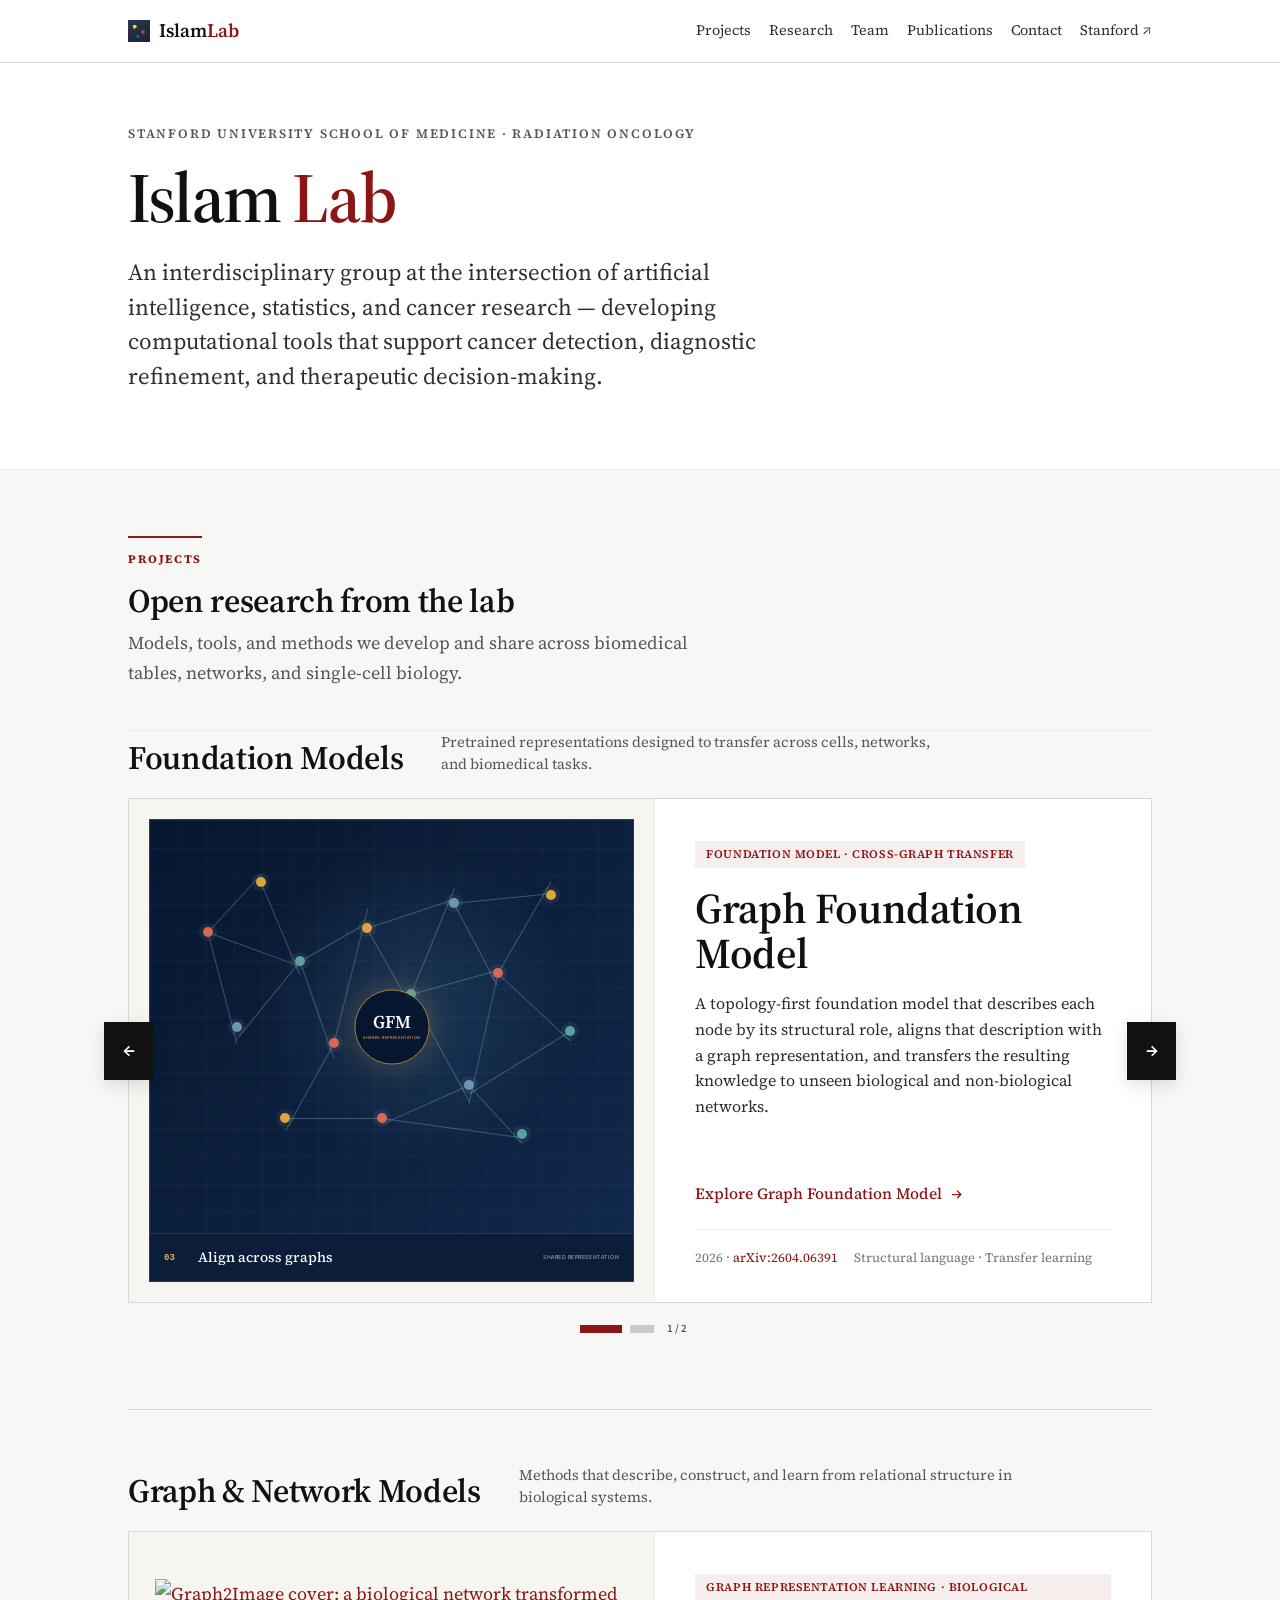
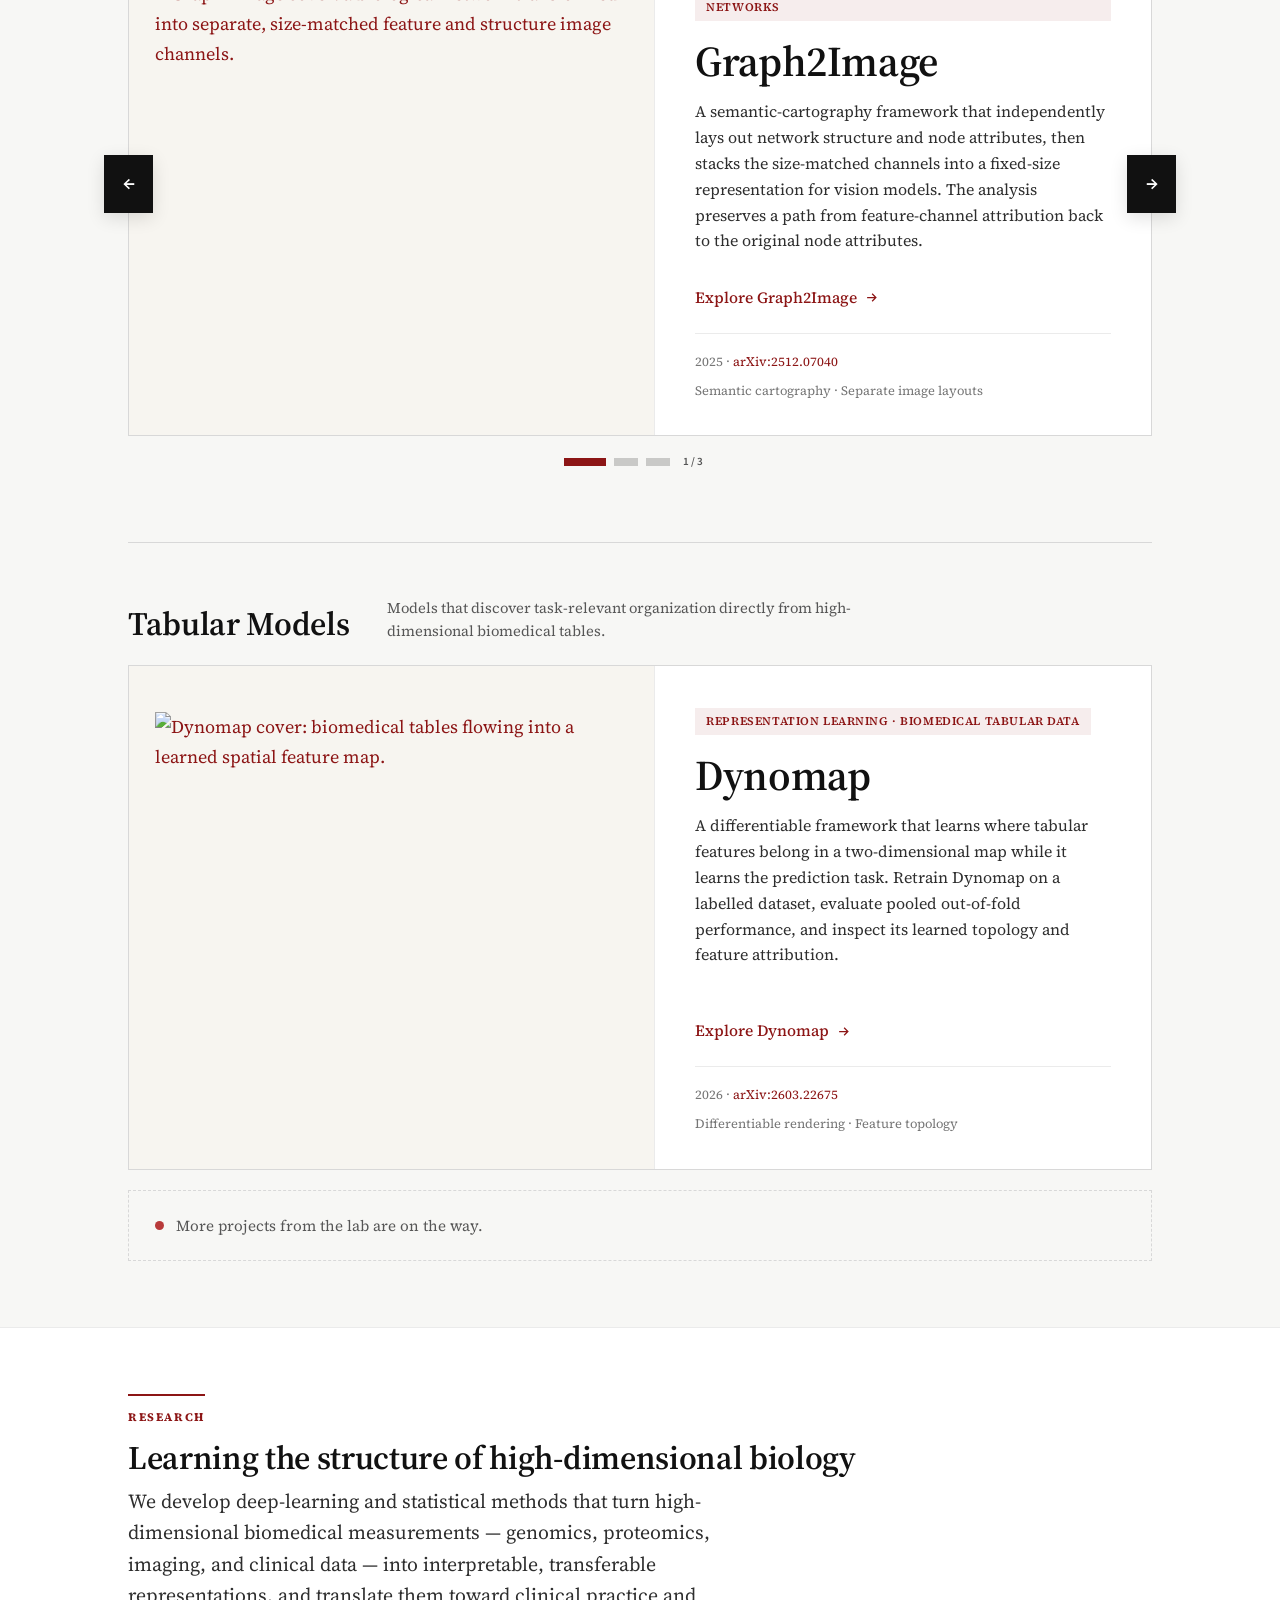
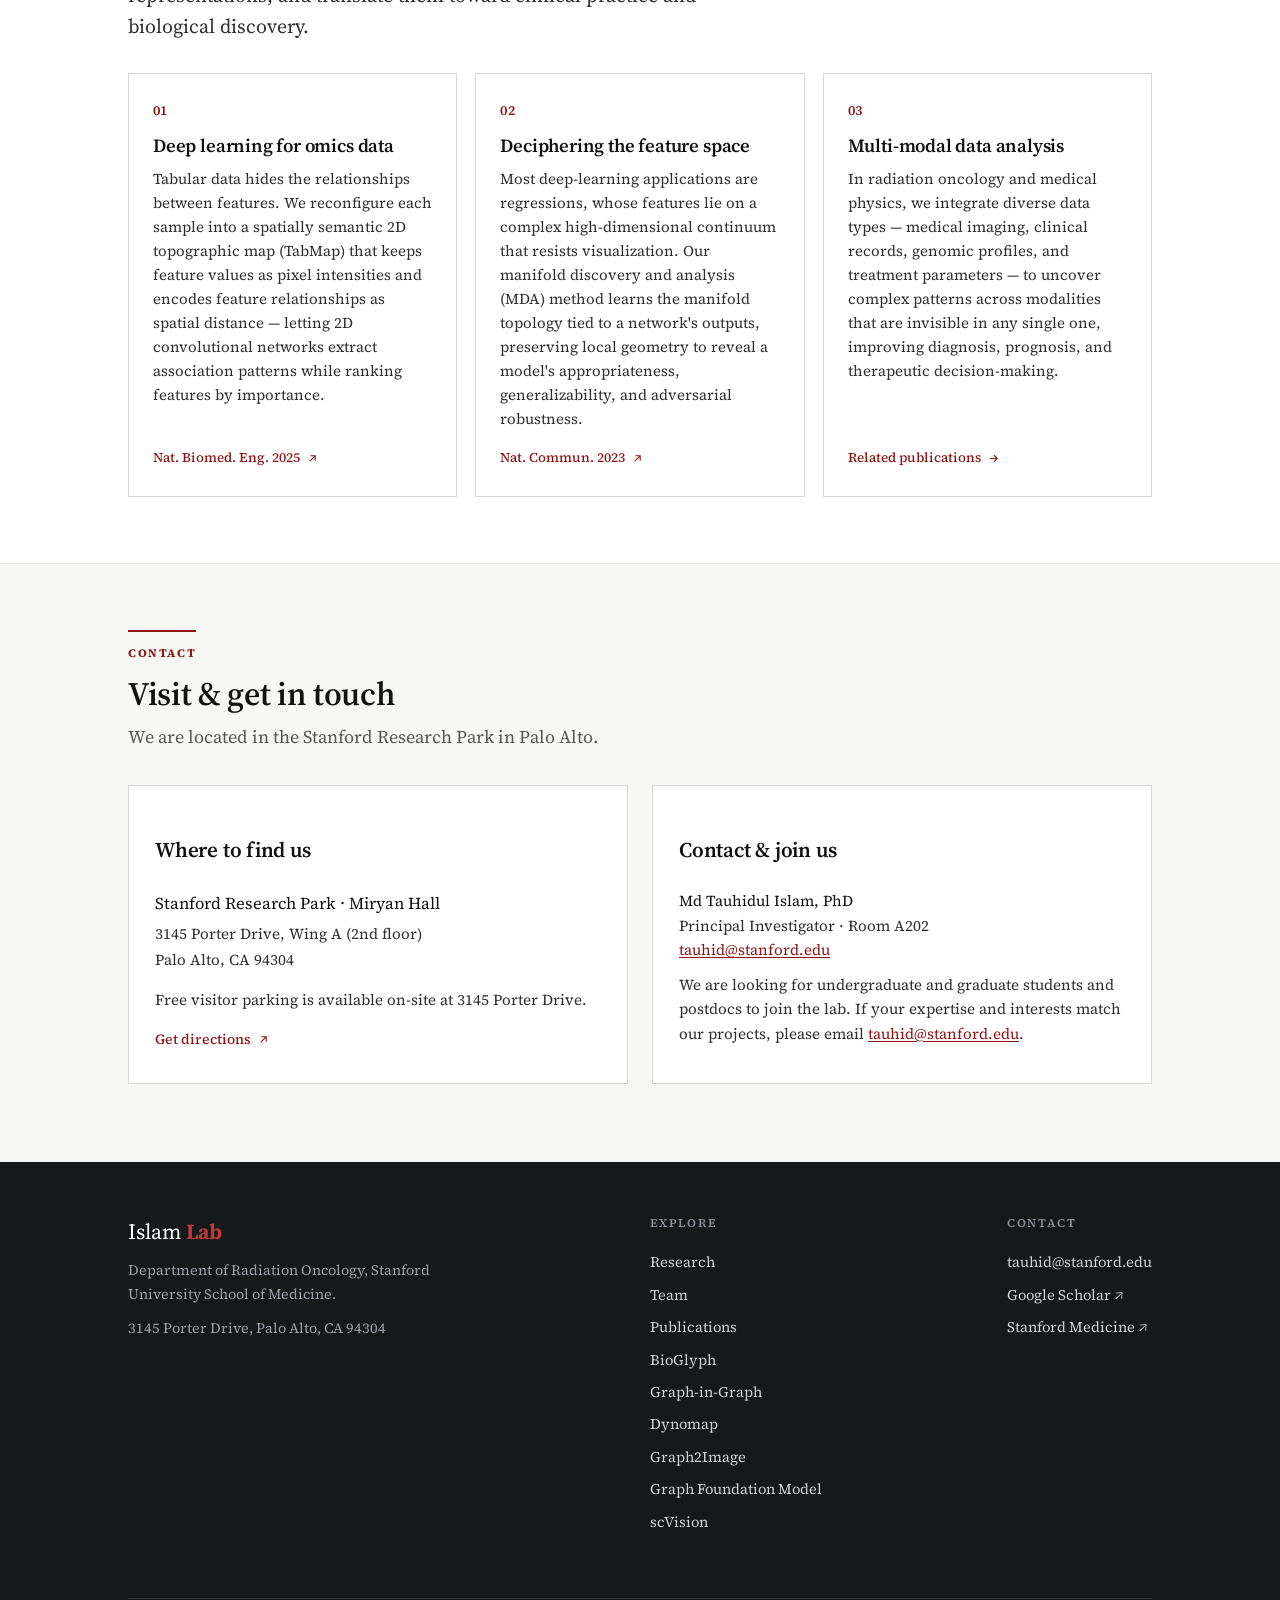
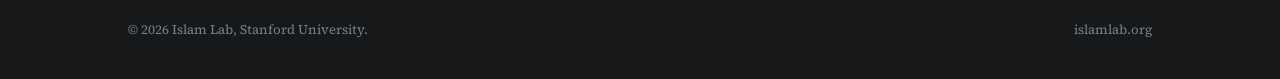
==== commit c7450f55: "Integrate BioGlyph and organize project showcase" ====
--- a/index.html
+++ b/index.html
@@ -4,10 +4,10 @@
 <meta charset="utf-8">
 <meta name="viewport" content="width=device-width, initial-scale=1">
 <title>Islam Lab · Stanford University School of Medicine</title>
-<meta name="description" content="The Islam Lab at Stanford University School of Medicine develops artificial intelligence and statistical methods for biomedical research. Explore Graph-in-Graph, Dynomap, Graph2Image, Graph Foundation Model, and scVision.">
+<meta name="description" content="The Islam Lab at Stanford University School of Medicine develops artificial intelligence and statistical methods for biomedical research. Explore Graph Foundation Model, scVision, BioGlyph, Graph-in-Graph, Graph2Image, and Dynomap.">
 <meta property="og:type" content="website">
 <meta property="og:title" content="Islam Lab · Stanford University School of Medicine">
-<meta property="og:description" content="AI, statistics, and biomedical research at Stanford. Explore Graph-in-Graph, Dynomap, Graph2Image, Graph Foundation Model, and scVision.">
+<meta property="og:description" content="AI, statistics, and biomedical research at Stanford. Explore foundation models, graph and network learning, and tabular representation learning.">
 <meta property="og:image" content="https://islamlab.org/assets/lab-card.png">
 <meta property="og:image:width" content="1200">
 <meta property="og:image:height" content="630">
@@ -19,8 +19,8 @@
 <link rel="preconnect" href="https://fonts.googleapis.com">
 <link rel="preconnect" href="https://fonts.gstatic.com" crossorigin>
 <link href="https://fonts.googleapis.com/css2?family=Source+Serif+4:opsz,wght@8..60,400;8..60,600;8..60,700&family=Source+Sans+3:wght@400;600;700&display=swap" rel="stylesheet">
-<link rel="stylesheet" href="lab.css">
-<script src="lab.js" defer></script>
+<link rel="stylesheet" href="lab.css?v=20260904-4">
+<script src="lab.js?v=20260904-4" defer></script>
 </head>
 <body>
 
@@ -52,77 +52,129 @@
     <h2>Open research from the lab</h2>
     <p class="sub">Models, tools, and methods we develop and share across biomedical tables, networks, and single-cell biology.</p>
 
-    <div class="project-grid">
-    <article class="project">
-      <div class="thumb"><a href="/gig/"><img src="gig/assets/gig-cover.png" alt="Graph-in-Graph cover: one patient transcriptome selects curated pathways that merge into a patient-specific molecular graph."></a></div>
-      <div class="body">
-        <span class="ptag">Knowledge-guided graph learning &middot; Transcriptomics</span>
-        <h3>Graph-in-Graph</h3>
-        <p>A knowledge-guided framework that turns each patient transcriptome into a pathway-structured molecular graph. Graph neural networks learn from patient-specific expression while preserving curated gene&ndash;gene organization for prediction and interpretation.</p>
-        <a class="plink" href="/gig/">Explore Graph-in-Graph <svg width="15" height="15" viewBox="0 0 24 24" fill="none" stroke="currentColor" stroke-width="2"><path d="M5 12h14M13 6l6 6-6 6"/></svg></a>
-        <div class="meta"><span>2026 &middot; <a href="https://arxiv.org/abs/2605.24162" target="_blank" rel="noopener">arXiv:2605.24162</a></span><span>Patient-specific graphs &middot; Pathway topology</span></div>
-      </div>
-    </article>
-
-    <article class="project">
-      <div class="thumb gfm-thumb">
-        <a href="/graph-foundation-model/" aria-label="Explore Graph Foundation Model">
-          <div class="gfm-story" data-gfm-stage="2" aria-hidden="true">
-            <div class="gfm-canvas">
-              <div class="gfm-grid"></div>
-              <div class="gfm-prompts">
-                <span class="gfm-prompt prompt-one">degree &middot; 12</span>
-                <span class="gfm-prompt prompt-two">core &middot; 4</span>
-                <span class="gfm-prompt prompt-three">community &middot; 5</span>
+    <div class="project-browser">
+      <section class="project-category" aria-labelledby="foundation-projects">
+        <div class="project-category-heading">
+          <div><h3 id="foundation-projects">Foundation Models</h3><p>Pretrained representations designed to transfer across cells, networks, and biomedical tasks.</p></div>
+        </div>
+        <div class="project-carousel" data-project-carousel>
+          <button class="project-arrow project-arrow-prev" type="button" data-carousel-prev aria-label="Previous foundation model">&#8592;</button>
+          <div class="project-stage" tabindex="0" aria-label="Foundation model projects">
+        <article class="project project-slide is-active" data-project-category="foundation" data-project-order="1" data-project-name="Graph Foundation Model">
+          <div class="thumb gfm-thumb">
+            <a href="/graph-foundation-model/" aria-label="Explore Graph Foundation Model">
+              <div class="gfm-story" data-gfm-stage="2" aria-hidden="true">
+                <div class="gfm-canvas">
+                  <div class="gfm-grid"></div>
+                  <div class="gfm-prompts">
+                    <span class="gfm-prompt prompt-one">degree &middot; 12</span>
+                    <span class="gfm-prompt prompt-two">core &middot; 4</span>
+                    <span class="gfm-prompt prompt-three">community &middot; 5</span>
+                  </div>
+                  <div class="gfm-core"><strong>GFM</strong><small>shared representation</small></div>
+                  <div class="gfm-transfer">unseen biological graph</div>
+                </div>
+                <div class="gfm-caption"><span>03</span><strong>Align across graphs</strong><small>shared representation</small></div>
               </div>
-              <div class="gfm-core"><strong>GFM</strong><small>shared representation</small></div>
-              <div class="gfm-transfer">unseen biological graph</div>
-            </div>
-            <div class="gfm-caption"><span>03</span><strong>Align across graphs</strong><small>shared representation</small></div>
-          </div>
-        </a>
-      </div>
-      <div class="body">
-        <span class="ptag">Foundation model &middot; Cross-graph transfer</span>
-        <h3>Graph Foundation Model</h3>
-        <p>A topology-first foundation model that describes each node by its structural role, aligns that description with a graph representation, and transfers the resulting knowledge to unseen biological and non-biological networks.</p>
-        <a class="plink" href="/graph-foundation-model/">Explore Graph Foundation Model <svg width="15" height="15" viewBox="0 0 24 24" fill="none" stroke="currentColor" stroke-width="2"><path d="M5 12h14M13 6l6 6-6 6"/></svg></a>
-        <div class="meta"><span>2026 &middot; <a href="https://arxiv.org/abs/2604.06391" target="_blank" rel="noopener">arXiv:2604.06391</a></span><span>Structural language &middot; Transfer learning</span></div>
-      </div>
-    </article>
-
-    <article class="project">
-      <div class="thumb"><a href="/dynomap/"><img src="dynomap/assets/og.png" alt="Dynomap cover: biomedical tables flowing into a learned spatial feature map."></a></div>
-      <div class="body">
-        <span class="ptag">Representation learning &middot; Biomedical tabular data</span>
-        <h3>Dynomap</h3>
-        <p>A differentiable framework that learns where tabular features belong in a two-dimensional map while it learns the prediction task. Retrain Dynomap on a labelled dataset, evaluate pooled out-of-fold performance, and inspect its learned topology and feature attribution.</p>
-        <a class="plink" href="/dynomap/">Explore Dynomap <svg width="15" height="15" viewBox="0 0 24 24" fill="none" stroke="currentColor" stroke-width="2"><path d="M5 12h14M13 6l6 6-6 6"/></svg></a>
-        <div class="meta"><span>2026 &middot; <a href="https://arxiv.org/abs/2603.22675" target="_blank" rel="noopener">arXiv:2603.22675</a></span><span>Differentiable rendering &middot; Feature topology</span></div>
-      </div>
-    </article>
-
-    <article class="project">
-      <div class="thumb"><a href="/graph2image/"><img src="assets/graph2image-cover.png" alt="Graph2Image cover: a biological network transformed into separate, size-matched feature and structure image channels."></a></div>
-      <div class="body">
-        <span class="ptag">Graph representation learning &middot; Biological networks</span>
-        <h3>Graph2Image</h3>
-        <p>A semantic-cartography framework that independently lays out network structure and node attributes, then stacks the size-matched channels into a fixed-size representation for vision models. The analysis preserves a path from feature-channel attribution back to the original node attributes.</p>
-        <a class="plink" href="/graph2image/">Explore Graph2Image <svg width="15" height="15" viewBox="0 0 24 24" fill="none" stroke="currentColor" stroke-width="2"><path d="M5 12h14M13 6l6 6-6 6"/></svg></a>
-        <div class="meta"><span>2025 &middot; <a href="https://arxiv.org/abs/2512.07040" target="_blank" rel="noopener">arXiv:2512.07040</a></span><span>Semantic cartography &middot; Separate image layouts</span></div>
-      </div>
-    </article>
-
-    <article class="project">
-      <div class="thumb"><a href="/scvision/"><img src="scvision/assets/fig1.png" alt="scVision overview: cells rendered as continuous images, a masked-autoencoder vision transformer, and the downstream tasks its frozen encoder supports."></a></div>
-      <div class="body">
-        <span class="ptag">Foundation model &middot; Single-cell biology</span>
-        <h3>scVision</h3>
-        <p>A vision foundation model for single-cell biology. It renders each cell as a continuous image via optimal-transport gene cartography and learns one frozen encoder by masked-image pretraining on 72 million human cells &mdash; the most accurate zero-shot cell-type annotator on every held-out atlas we tested.</p>
-        <a class="plink" href="/scvision/">Explore scVision <svg width="15" height="15" viewBox="0 0 24 24" fill="none" stroke="currentColor" stroke-width="2"><path d="M5 12h14M13 6l6 6-6 6"/></svg></a>
-        <div class="meta"><span>2026 &middot; <a href="https://arxiv.org/abs/2607.14163" target="_blank" rel="noopener">arXiv:2607.14163</a></span><span>Vision transformer &middot; Masked autoencoder</span></div>
-      </div>
-    </article>
+            </a>
+          </div>
+          <div class="body">
+            <span class="ptag">Foundation model &middot; Cross-graph transfer</span>
+            <h3>Graph Foundation Model</h3>
+            <p>A topology-first foundation model that describes each node by its structural role, aligns that description with a graph representation, and transfers the resulting knowledge to unseen biological and non-biological networks.</p>
+            <a class="plink" href="/graph-foundation-model/">Explore Graph Foundation Model <svg width="15" height="15" viewBox="0 0 24 24" fill="none" stroke="currentColor" stroke-width="2"><path d="M5 12h14M13 6l6 6-6 6"/></svg></a>
+            <div class="meta"><span>2026 &middot; <a href="https://arxiv.org/abs/2604.06391" target="_blank" rel="noopener">arXiv:2604.06391</a></span><span>Structural language &middot; Transfer learning</span></div>
+          </div>
+        </article>
+
+        <article class="project project-slide" data-project-category="foundation" data-project-order="2" data-project-name="scVision" hidden>
+          <div class="thumb"><a href="/scvision/"><img src="scvision/assets/fig1.png" alt="scVision overview: cells rendered as continuous images, a masked-autoencoder vision transformer, and the downstream tasks its frozen encoder supports."></a></div>
+          <div class="body">
+            <span class="ptag">Foundation model &middot; Single-cell biology</span>
+            <h3>scVision</h3>
+            <p>A vision foundation model for single-cell biology. It renders each cell as a continuous image via optimal-transport gene cartography and learns one frozen encoder by masked-image pretraining on 72 million human cells &mdash; the most accurate zero-shot cell-type annotator on every held-out atlas we tested.</p>
+            <a class="plink" href="/scvision/">Explore scVision <svg width="15" height="15" viewBox="0 0 24 24" fill="none" stroke="currentColor" stroke-width="2"><path d="M5 12h14M13 6l6 6-6 6"/></svg></a>
+            <div class="meta"><span>2026 &middot; <a href="https://arxiv.org/abs/2607.14163" target="_blank" rel="noopener">arXiv:2607.14163</a></span><span>Vision transformer &middot; Masked autoencoder</span></div>
+          </div>
+        </article>
+
+          </div>
+          <button class="project-arrow project-arrow-next" type="button" data-carousel-next aria-label="Next foundation model">&#8594;</button>
+          <div class="project-carousel-footer"><div class="project-dots" data-carousel-dots aria-label="Choose a foundation model"></div><span data-carousel-status aria-live="polite">1 / 2</span></div>
+        </div>
+      </section>
+
+      <section class="project-category" aria-labelledby="graph-projects">
+        <div class="project-category-heading">
+          <div><h3 id="graph-projects">Graph &amp; Network Models</h3><p>Methods that describe, construct, and learn from relational structure in biological systems.</p></div>
+        </div>
+        <div class="project-carousel" data-project-carousel>
+          <button class="project-arrow project-arrow-prev" type="button" data-carousel-prev aria-label="Previous graph model">&#8592;</button>
+          <div class="project-stage" tabindex="0" aria-label="Graph and network model projects">
+
+        <article class="project project-slide" data-project-category="graph" data-project-order="3" data-project-name="BioGlyph" hidden>
+          <div class="thumb"><a href="/bioglyph/"><img src="assets/bioglyph-cover.svg" alt="BioGlyph cover: one node in a network compiles to three named structural roles, each with the measurements that triggered it."></a></div>
+          <div class="body">
+            <span class="ptag">Structural language &middot; Graph reasoning</span>
+            <h3>BioGlyph</h3>
+            <p>A deterministic compiler that states a network's structure in words. It runs classical graph algorithms, applies one fixed rule per structural role, and writes each role with the measurements that triggered it and what removing that part would do &mdash; so a frozen language model can reason about topology and counterfactuals with no task-specific training.</p>
+            <a class="plink" href="/bioglyph/">Explore BioGlyph <svg width="15" height="15" viewBox="0 0 24 24" fill="none" stroke="currentColor" stroke-width="2"><path d="M5 12h14M13 6l6 6-6 6"/></svg></a>
+            <div class="meta"><span>2026 &middot; manuscript in preparation</span><span>Named structural roles &middot; Interpretable topology</span></div>
+          </div>
+        </article>
+
+        <article class="project project-slide" data-project-category="graph" data-project-order="2" data-project-name="Graph-in-Graph" hidden>
+          <div class="thumb"><a href="/gig/"><img src="gig/assets/gig-cover.png" alt="Graph-in-Graph cover: one patient transcriptome selects curated pathways that merge into a patient-specific molecular graph."></a></div>
+          <div class="body">
+            <span class="ptag">Knowledge-guided graph learning &middot; Transcriptomics</span>
+            <h3>Graph-in-Graph</h3>
+            <p>A knowledge-guided framework that turns each patient transcriptome into a pathway-structured molecular graph. Graph neural networks learn from patient-specific expression while preserving curated gene&ndash;gene organization for prediction and interpretation.</p>
+            <a class="plink" href="/gig/">Explore Graph-in-Graph <svg width="15" height="15" viewBox="0 0 24 24" fill="none" stroke="currentColor" stroke-width="2"><path d="M5 12h14M13 6l6 6-6 6"/></svg></a>
+            <div class="meta"><span>2026 &middot; <a href="https://arxiv.org/abs/2605.24162" target="_blank" rel="noopener">arXiv:2605.24162</a></span><span>Patient-specific graphs &middot; Pathway topology</span></div>
+          </div>
+        </article>
+
+        <article class="project project-slide is-active" data-project-category="graph" data-project-order="1" data-project-name="Graph2Image">
+          <div class="thumb"><a href="/graph2image/"><img src="assets/graph2image-cover.png" alt="Graph2Image cover: a biological network transformed into separate, size-matched feature and structure image channels."></a></div>
+          <div class="body">
+            <span class="ptag">Graph representation learning &middot; Biological networks</span>
+            <h3>Graph2Image</h3>
+            <p>A semantic-cartography framework that independently lays out network structure and node attributes, then stacks the size-matched channels into a fixed-size representation for vision models. The analysis preserves a path from feature-channel attribution back to the original node attributes.</p>
+            <a class="plink" href="/graph2image/">Explore Graph2Image <svg width="15" height="15" viewBox="0 0 24 24" fill="none" stroke="currentColor" stroke-width="2"><path d="M5 12h14M13 6l6 6-6 6"/></svg></a>
+            <div class="meta"><span>2025 &middot; <a href="https://arxiv.org/abs/2512.07040" target="_blank" rel="noopener">arXiv:2512.07040</a></span><span>Semantic cartography &middot; Separate image layouts</span></div>
+          </div>
+        </article>
+
+          </div>
+          <button class="project-arrow project-arrow-next" type="button" data-carousel-next aria-label="Next graph model">&#8594;</button>
+          <div class="project-carousel-footer"><div class="project-dots" data-carousel-dots aria-label="Choose a graph model"></div><span data-carousel-status aria-live="polite">1 / 3</span></div>
+        </div>
+      </section>
+
+      <section class="project-category" aria-labelledby="tabular-projects">
+        <div class="project-category-heading">
+          <div><h3 id="tabular-projects">Tabular Models</h3><p>Models that discover task-relevant organization directly from high-dimensional biomedical tables.</p></div>
+        </div>
+        <div class="project-carousel" data-project-carousel>
+          <button class="project-arrow project-arrow-prev" type="button" data-carousel-prev aria-label="Previous tabular model">&#8592;</button>
+          <div class="project-stage" tabindex="0" aria-label="Tabular model projects">
+
+        <article class="project project-slide is-active" data-project-category="tabular" data-project-order="1" data-project-name="Dynomap">
+          <div class="thumb"><a href="/dynomap/"><img src="dynomap/assets/og.png" alt="Dynomap cover: biomedical tables flowing into a learned spatial feature map."></a></div>
+          <div class="body">
+            <span class="ptag">Representation learning &middot; Biomedical tabular data</span>
+            <h3>Dynomap</h3>
+            <p>A differentiable framework that learns where tabular features belong in a two-dimensional map while it learns the prediction task. Retrain Dynomap on a labelled dataset, evaluate pooled out-of-fold performance, and inspect its learned topology and feature attribution.</p>
+            <a class="plink" href="/dynomap/">Explore Dynomap <svg width="15" height="15" viewBox="0 0 24 24" fill="none" stroke="currentColor" stroke-width="2"><path d="M5 12h14M13 6l6 6-6 6"/></svg></a>
+            <div class="meta"><span>2026 &middot; <a href="https://arxiv.org/abs/2603.22675" target="_blank" rel="noopener">arXiv:2603.22675</a></span><span>Differentiable rendering &middot; Feature topology</span></div>
+          </div>
+        </article>
+
+          </div>
+          <button class="project-arrow project-arrow-next" type="button" data-carousel-next aria-label="Next tabular model">&#8594;</button>
+          <div class="project-carousel-footer"><div class="project-dots" data-carousel-dots aria-label="Choose a tabular model"></div><span data-carousel-status aria-live="polite">1 / 1</span></div>
+        </div>
+      </section>
     </div>
 
     <div class="soon"><span class="dot"></span>More projects from the lab are on the way.</div>
@@ -194,6 +246,7 @@
       <a href="#research">Research</a>
       <a href="/team/">Team</a>
       <a href="/publications/">Publications</a>
+      <a href="/bioglyph/">BioGlyph</a>
       <a href="/gig/">Graph-in-Graph</a>
       <a href="/dynomap/">Dynomap</a>
       <a href="/graph2image/">Graph2Image</a>
--- a/lab.css
+++ b/lab.css
@@ -0,0 +1,218 @@
+/* ============================================================================
+   Islam Lab — islamlab.org  ·  shared styles for home, team, publications
+   Nature-journal aesthetic: Spectral serif, Inter sans, coral accent.
+   ========================================================================== */
+:root{
+  --ink:#111111; --ink-soft:#2e2e2e; --muted:#565656; --faint:#767676;
+  --line:#d8d8d8; --line-soft:#ebebeb; --paper:#ffffff; --paper-2:#f7f7f5;
+  --accent:#8c1515; --accent-2:#b83a3a; --accent-tint:#f6eded; --blue:#35618f; --green:#3f6b3f;
+  --serif:'Source Serif 4','Source Serif Pro',Charter,Georgia,serif; --sans:'Source Sans 3','Source Sans Pro',-apple-system,'Segoe UI',Helvetica,sans-serif;
+  --maxw:1080px; --radius:0; --shadow:none;
+}
+*{box-sizing:border-box}
+html{scroll-behavior:smooth;scroll-padding-top:78px}
+body{margin:0;background:var(--paper);color:var(--ink);font-family:var(--serif);font-size:18px;line-height:1.66;-webkit-font-smoothing:antialiased;text-rendering:optimizeLegibility}
+img{max-width:100%;display:block}
+a{color:var(--accent);text-decoration:none}
+.prose a,p a,li a,.addr a,.what a,.rcard p a{text-decoration:underline;text-underline-offset:2px;text-decoration-thickness:.5px}
+.btn,.brand,.nav-links a,.plink,.rlink,.dir,.col a{text-decoration:none}
+a:hover{text-decoration:underline;text-underline-offset:2px}
+::selection{background:var(--accent-tint);color:var(--accent)}
+.wrap{max-width:var(--maxw);margin:0 auto;padding:0 28px}
+h1,h2,h3,.serif{font-family:var(--serif);font-weight:600;letter-spacing:-.01em;color:var(--ink)}
+h2{font-size:clamp(1.55rem,3.1vw,2.05rem);line-height:1.18;margin:0 0 .25em}
+p{margin:0 0 1.05em}
+.eyebrow{font-size:.72rem;font-weight:700;letter-spacing:.14em;text-transform:uppercase;color:var(--accent);margin:0 0 12px;padding-top:12px;border-top:2px solid var(--accent);display:inline-block}
+.eyebrow::before{content:none}
+
+.nav{position:sticky;top:0;z-index:50;background:rgba(255,255,255,.82);backdrop-filter:saturate(1.4) blur(10px);border-bottom:1px solid var(--line)}
+.nav .wrap{display:flex;align-items:center;height:62px;gap:22px}
+.brand .glyph{margin-right:9px}
+.brand{display:flex;align-items:center;gap:0;font-family:var(--serif);font-weight:600;font-size:1.18rem;color:var(--ink)}
+.brand:hover{text-decoration:none}
+.brand .glyph{width:22px;height:22px;border-radius:0;background:radial-gradient(circle at 30% 30%,#f2c94c 0 2px,transparent 2px),radial-gradient(circle at 68% 55%,var(--accent-2) 0 2px,transparent 2px),radial-gradient(circle at 45% 74%,var(--blue) 0 1.6px,transparent 1.6px),linear-gradient(150deg,#2a3550,#1c2436)}
+.brand b{color:var(--accent);font-weight:600}
+.nav-links{display:flex;gap:18px;margin-left:auto;align-items:center;font-size:.9rem}
+.nav-links a{color:var(--ink-soft)}
+.nav-links a:hover{color:var(--accent);text-decoration:none}
+.nav-links a.active{color:var(--accent)}
+@media(max-width:860px){.nav-links a:not(.ext){display:none}}
+
+.hero{padding:60px 0 46px;border-top:none;background:var(--paper)}
+.hero .kicker{font-size:.8rem;font-weight:600;letter-spacing:.14em;text-transform:uppercase;color:var(--muted);margin-bottom:18px}
+.hero h1{font-size:clamp(2.6rem,6.5vw,4.4rem);line-height:1.02;letter-spacing:-.025em;margin:0 0 .3em}
+.hero h1 b{color:var(--accent);font-weight:600}
+.hero .tagline{font-family:var(--serif);font-size:clamp(1.15rem,2.3vw,1.44rem);font-weight:400;color:var(--ink-soft);max-width:64ch;line-height:1.5;margin:0 0 30px}
+
+/* lighter header for sub-pages (team, publications) */
+.pagehead{padding:66px 0 30px;background:radial-gradient(900px 300px at 82% -25%,rgba(224,122,95,.09),transparent 60%),radial-gradient(600px 240px at 4% 0%,rgba(79,114,144,.06),transparent 62%),var(--paper)}
+.pagehead .kicker{font-size:.8rem;font-weight:600;letter-spacing:.14em;text-transform:uppercase;color:var(--muted);margin-bottom:14px}
+.pagehead h1{font-family:var(--serif);font-weight:600;font-size:clamp(2.1rem,4.6vw,3.1rem);line-height:1.04;letter-spacing:-.022em;margin:0 0 .28em}
+.pagehead h1 b{color:var(--accent);font-weight:600}
+.pagehead p{font-family:var(--serif);font-size:clamp(1.1rem,2vw,1.28rem);font-weight:400;color:var(--ink-soft);max-width:62ch;line-height:1.5;margin:0}
+
+.btns{display:flex;flex-wrap:wrap;gap:12px}
+.btn{font-size:.95rem;font-weight:500;display:inline-flex;align-items:center;gap:9px;padding:11px 20px;border-radius:0;border:1px solid var(--ink);color:var(--ink);transition:.16s}
+.btn:hover{text-decoration:none;transform:translateY(-1px)}
+.btn.primary{background:var(--ink);color:#fff;border-color:var(--ink)}
+.btn.primary:hover{background:#000}
+.btn.ghost{border-color:var(--line);color:var(--ink-soft)}
+.btn.ghost:hover{border-color:var(--ink);color:var(--ink)}
+.btn svg{width:15px;height:15px}
+
+section{padding:66px 0;border-top:1px solid var(--line-soft)}
+section.alt{background:var(--paper-2)}
+.sub{color:var(--muted);max-width:64ch;margin:0 0 34px}
+.lead{font-family:var(--serif);font-size:1.24rem;line-height:1.58;color:var(--ink-soft);font-weight:400;max-width:64ch;margin:0 0 30px}
+
+/* research theme cards */
+.cards{display:grid;gap:18px}
+.cards.three{grid-template-columns:repeat(3,1fr)}
+@media(max-width:840px){.cards.three{grid-template-columns:1fr}}
+.rcard{border:1px solid var(--line);border-radius:0;background:var(--paper);padding:26px 24px;display:flex;flex-direction:column}
+.rcard .ix{font-family:var(--serif);font-size:.85rem;color:var(--accent);font-weight:600;margin-bottom:12px;letter-spacing:.03em}
+.rcard h3{font-size:1.16rem;line-height:1.25;margin:0 0 .5em}
+.rcard p{font-size:.94rem;color:var(--ink-soft);line-height:1.6;margin:0 0 16px}
+.rcard .rlink{margin-top:auto;font-size:.84rem;font-weight:500;color:var(--accent);display:inline-flex;align-items:center;gap:6px}
+.rcard .rlink svg{width:13px;height:13px}
+
+/* Project families are stacked vertically; each family rotates one focused card. */
+.project-browser{margin-top:42px}
+.project-category{margin:0;padding:0}
+.project-category+.project-category{margin-top:72px;padding-top:54px;border-top:1px solid var(--line)}
+.project-category-heading{display:block}
+.project-category-heading>div{display:grid;grid-template-columns:max-content minmax(0,1fr);gap:38px;align-items:end}
+.project-category-heading h3{margin:0;font-size:clamp(1.55rem,3vw,2.05rem);line-height:1.08;white-space:nowrap}
+.project-category-heading p{max-width:62ch;margin:0;color:var(--muted);font-size:.92rem;line-height:1.5}
+.project-carousel{position:relative;margin-top:23px}
+.project-stage{position:relative;outline:none}
+.project-stage:focus-visible{outline:3px solid rgba(140,21,21,.2);outline-offset:4px}
+.project-arrow{position:absolute;z-index:4;top:calc(50% - 17px);width:49px;height:58px;padding:0;border:1px solid var(--ink);background:var(--ink);color:#fff;font:600 1.22rem/1 var(--sans);cursor:pointer;box-shadow:0 5px 18px rgba(0,0,0,.12);transform:translateY(-50%);transition:background .16s,border-color .16s,color .16s,transform .16s}
+.project-arrow:hover{border-color:var(--accent);background:var(--accent);transform:translateY(-50%) scale(1.04)}
+.project-arrow:focus-visible,.project-dots button:focus-visible{outline:3px solid rgba(140,21,21,.24);outline-offset:3px}
+.project-arrow-prev{left:-24px}
+.project-arrow-next{right:-24px}
+.project-carousel.is-single .project-arrow,.project-carousel.is-single .project-carousel-footer{display:none}
+.project{min-width:0;border:1px solid var(--line);border-radius:0;overflow:hidden;background:var(--paper)}
+.project-slide{display:none}
+.project-slide[hidden]{display:none!important}
+.project-slide.is-active{display:grid;grid-template-columns:minmax(0,1.03fr) minmax(0,.97fr);height:100%;min-height:430px;animation:projectCardIn .34s ease both}
+.project-slide.project-measure{position:absolute!important;inset:0 auto auto 0!important;width:100%!important;height:auto!important;display:grid!important;visibility:hidden!important;pointer-events:none!important;animation:none!important}
+.project .thumb{display:flex;align-items:center;justify-content:center;min-width:0;min-height:430px;padding:26px;border-right:1px solid var(--line-soft);background:#f7f5f0}
+.project .thumb a{display:flex;align-items:center;justify-content:center;width:100%;height:100%;min-height:0}
+.project .thumb img{display:block;width:100%;height:100%;max-height:410px;object-fit:contain;border-radius:0}
+.project .body{min-width:0;padding:42px 40px 34px;display:flex;flex-direction:column}
+.project .ptag{display:inline-block;align-self:flex-start;font-size:.72rem;font-weight:600;letter-spacing:.05em;text-transform:uppercase;color:var(--accent);background:var(--accent-tint);padding:4px 11px;border-radius:0;margin-bottom:18px}
+.project h3{font-size:clamp(1.9rem,3.6vw,2.65rem);line-height:1.04;margin:0 0 .38em}
+.project p{color:var(--ink-soft);font-size:1rem;line-height:1.62;margin:0 0 23px}
+.project .plink{font-weight:500;font-size:.98rem;display:inline-flex;align-items:center;align-self:flex-start;gap:7px;margin-top:auto}
+.project .meta{margin-top:22px;padding-top:17px;border-top:1px solid var(--line-soft);font-size:.8rem;color:var(--faint);display:flex;gap:8px 16px;flex-wrap:wrap}
+.project-carousel-footer{display:flex;align-items:center;justify-content:center;gap:13px;min-height:17px;margin-top:17px}
+.project-carousel-footer>span{min-width:34px;color:var(--muted);font:600 .7rem/1 var(--sans);font-variant-numeric:tabular-nums}
+.project-dots{display:flex;justify-content:center;gap:8px;min-height:8px}
+.project-dots button{width:24px;height:8px;padding:0;border:0;background:#c9c9c7;cursor:pointer;transition:width .18s,background .18s}
+.project-dots button.is-active{width:42px;background:var(--accent)}
+@keyframes projectCardIn{from{opacity:0;transform:translateY(7px)}to{opacity:1;transform:none}}
+@media(max-width:900px){
+  .project-category-heading>div{grid-template-columns:1fr;gap:6px}
+}
+@media(max-width:760px){
+  .project-category+.project-category{margin-top:58px;padding-top:44px}
+  .project-slide.is-active{grid-template-columns:1fr;min-height:0}
+  .project .thumb{min-height:270px;border-right:0;border-bottom:1px solid var(--line-soft);padding:18px}
+  .project .thumb img{max-height:300px}
+  .project .body{padding:30px 24px 26px}
+  .project-arrow{top:calc(50% - 15px);width:42px;height:52px}
+  .project-arrow-prev{left:8px}
+  .project-arrow-next{right:8px}
+}
+@media(max-width:520px){
+  .project .thumb{min-height:225px}
+  .project h3{font-size:2rem}
+}
+
+/* Graph Foundation Model: the same compact four-stage story used by the project page. */
+.project .thumb.gfm-thumb{padding:20px;background:#f7f5f0}
+.gfm-thumb>a{overflow:hidden;background:#0c1d39;text-decoration:none}
+.gfm-story{width:100%;height:100%;min-height:0;display:flex;flex-direction:column;background:#0c1d39;border:1px solid rgba(255,255,255,.12);color:#fff;font-family:var(--sans)}
+.gfm-canvas{position:relative;isolation:isolate;min-height:0;flex:1;overflow:hidden;background:radial-gradient(circle at 55% 45%,rgba(76,120,158,.25),transparent 45%),linear-gradient(135deg,#07162f,#10284a)}
+.gfm-grid{position:absolute;inset:0;opacity:.11;background-image:linear-gradient(rgba(255,255,255,.3) 1px,transparent 1px),linear-gradient(90deg,rgba(255,255,255,.3) 1px,transparent 1px);background-size:28px 28px}
+.gfm-edge{position:absolute;z-index:1;height:1px;transform-origin:left center;background:rgba(159,192,208,.33);animation:gfmEdgeReveal .8s both;animation-delay:var(--edge-delay)}
+.gfm-node{position:absolute;z-index:2;width:10px;height:10px;border-radius:50%;transform:translate(-50%,-50%);background:#b7c9d4;box-shadow:0 0 0 4px rgba(183,201,212,.08);transition:all .8s cubic-bezier(.2,.8,.2,1);animation:gfmNodeIn .6s both,gfmPulse 3.2s infinite;animation-delay:var(--node-delay),var(--node-delay)}
+.gfm-node b{position:absolute;left:8px;top:-14px;color:#fff;font:700 7px ui-monospace,SFMono-Regular,Consolas,monospace}
+.gfm-story[data-gfm-stage="1"] .gfm-node{background:#d9a448;box-shadow:0 0 0 5px rgba(217,164,72,.13)}
+.gfm-story[data-gfm-stage="2"] .community-0{background:#dc6656}.gfm-story[data-gfm-stage="2"] .community-1{background:#e0a53a}.gfm-story[data-gfm-stage="2"] .community-2{background:#58a39d}.gfm-story[data-gfm-stage="2"] .community-3{background:#6d93b5}
+.gfm-story[data-gfm-stage="3"] .gfm-node{transform:translate(-50%,-50%) scale(1.18)}
+.gfm-prompt{position:absolute;z-index:3;opacity:0;transform:translateY(6px);padding:5px 7px;border:1px solid rgba(255,255,255,.25);background:rgba(7,22,47,.78);color:#f1d7a9;font:700 7px ui-monospace,SFMono-Regular,Consolas,monospace;transition:.45s}
+.gfm-prompt.prompt-one{left:8%;top:9%}.gfm-prompt.prompt-two{right:9%;top:11%}.gfm-prompt.prompt-three{left:11%;bottom:10%}
+.gfm-story[data-gfm-stage="1"] .gfm-prompt{opacity:1;transform:translateY(0)}
+.gfm-core{position:absolute;z-index:4;left:50%;top:50%;width:104px;height:104px;border-radius:50%;transform:translate(-50%,-50%) scale(.25);opacity:0;display:flex;align-items:center;justify-content:center;flex-direction:column;background:rgba(7,22,47,.94);border:1px solid #d9a448;box-shadow:0 0 45px rgba(217,164,72,.28);transition:.7s;text-align:center}
+.gfm-core strong{font-family:var(--serif);font-size:25px;font-weight:600;line-height:1;color:#fff}.gfm-core small{margin-top:5px;color:#f0ba72;font-size:6px;line-height:1.25;text-transform:uppercase;letter-spacing:.12em}
+.gfm-story[data-gfm-stage="2"] .gfm-core,.gfm-story[data-gfm-stage="3"] .gfm-core{opacity:1;transform:translate(-50%,-50%) scale(.72)}
+.gfm-transfer{position:absolute;z-index:4;right:6%;bottom:6%;color:#fff;font-size:7px;letter-spacing:.1em;text-transform:uppercase;opacity:0;transition:.6s}
+.gfm-story[data-gfm-stage="3"] .gfm-transfer{opacity:1}
+.gfm-caption{min-height:48px;padding:10px 14px;display:grid;grid-template-columns:26px minmax(0,1fr) auto;gap:8px;align-items:center;border-top:1px solid rgba(255,255,255,.12)}
+.gfm-caption>span{color:#e8af54;font:700 9px ui-monospace,SFMono-Regular,Consolas,monospace}.gfm-caption>strong{overflow:hidden;color:#fff;font-family:var(--serif);font-size:14px;font-weight:500;line-height:1.1;white-space:nowrap;text-overflow:ellipsis}.gfm-caption>small{color:#aab8c8;font-size:6px;text-transform:uppercase;letter-spacing:.09em;white-space:nowrap}
+@keyframes gfmNodeIn{from{opacity:0;transform:translate(-50%,-50%) scale(.1)}to{opacity:1}}
+@keyframes gfmPulse{0%,100%{box-shadow:0 0 0 3px rgba(115,163,184,.08)}50%{box-shadow:0 0 0 7px rgba(115,163,184,.02)}}
+@keyframes gfmEdgeReveal{from{width:0;opacity:0}to{opacity:1}}
+@media(max-width:950px){.gfm-caption>small{display:none}.gfm-caption{grid-template-columns:26px minmax(0,1fr)}}
+@media(prefers-reduced-motion:reduce){.gfm-edge,.gfm-node,.project-slide.is-active{animation-duration:.01ms!important;animation-iteration-count:1!important}.gfm-core,.gfm-prompt,.gfm-transfer,.gfm-node{transition-duration:.01ms!important}}
+.soon{margin-top:20px;border:1px dashed var(--line);border-radius:0;padding:22px 26px;color:var(--muted);font-size:.95rem;display:flex;align-items:center;gap:12px}
+.soon .dot{width:9px;height:9px;border-radius:50%;background:var(--accent-2);flex:none}
+.pi .avatar{width:88px;height:88px;font-size:1.75rem}
+.pi h3{font-size:1.42rem;margin:0 0 3px}
+.pi .role{color:var(--muted);font-size:.92rem;margin:0 0 13px}
+.pi p{font-size:.97rem;color:var(--ink-soft);margin:0 0 15px;max-width:66ch;line-height:1.62}
+.pi .links{display:flex;gap:18px;font-size:.88rem;flex-wrap:wrap;align-items:center}
+.pi .links a{display:inline-flex;align-items:center;gap:6px;font-weight:500}
+.pi .links svg{width:14px;height:14px}
+.people{display:grid;grid-template-columns:repeat(2,1fr);gap:18px}
+.person{display:grid;grid-template-columns:auto 1fr;gap:18px;border:1px solid var(--line);border-radius:0;background:var(--paper);padding:22px 22px;align-items:start}
+.person .avatar{width:54px;height:54px;font-size:1.1rem}
+.person h4{font-family:var(--serif);font-weight:600;font-size:1.06rem;margin:0 0 2px;color:var(--ink);letter-spacing:-.01em}
+.person .role{color:var(--accent);font-size:.79rem;font-weight:600;margin:0 0 9px;letter-spacing:.02em;text-transform:uppercase}
+.person p{font-size:.875rem;color:var(--ink-soft);line-height:1.55;margin:0}
+@media(max-width:760px){.people{grid-template-columns:1fr}.pi{grid-template-columns:1fr}.pi .avatar{width:70px;height:70px;font-size:1.5rem}}
+.teamfoot{margin-top:24px;font-size:.9rem;color:var(--muted);display:flex;gap:22px;flex-wrap:wrap}
+
+/* publications */
+.pub{border-top:1px solid var(--line-soft);padding:17px 0;display:grid;grid-template-columns:56px 1fr;gap:22px;align-items:baseline}
+.pub:first-child{border-top:none;padding-top:2px}
+.pub .yr{font-family:var(--serif);font-weight:600;color:var(--faint);font-size:.95rem;font-variant-numeric:tabular-nums}
+.pub .cite{font-size:.95rem;color:var(--ink-soft);line-height:1.58}
+.pub .cite .ti{font-family:var(--serif);color:var(--ink);font-weight:500}
+.pub .cite b{color:var(--ink);font-weight:600}
+.pub .cite .venue{color:var(--muted)}
+.pub .cite a.doi{font-weight:500;white-space:nowrap}
+.pubfoot{margin-top:28px}
+@media(max-width:560px){.pub{grid-template-columns:1fr;gap:3px}.pub .yr{font-size:.82rem;color:var(--accent)}}
+
+/* news */
+.news{max-width:72ch}
+.newsitem{display:grid;grid-template-columns:132px 1fr;gap:22px;padding:16px 0;border-top:1px solid var(--line-soft)}
+.newsitem:first-child{border-top:none}
+.newsitem .date{font-size:.82rem;color:var(--accent);font-weight:600;letter-spacing:.03em;white-space:nowrap;padding-top:2px}
+.newsitem .what{font-size:.98rem;color:var(--ink-soft);margin:0}
+@media(max-width:560px){.newsitem{grid-template-columns:1fr;gap:4px}}
+
+/* contact */
+.cgrid{display:grid;grid-template-columns:1fr 1fr;gap:24px}
+@media(max-width:760px){.cgrid{grid-template-columns:1fr}}
+.cbox{border:1px solid var(--line);border-radius:0;background:var(--paper);padding:26px 26px;margin:0 0 12px}
+.cbox p{font-size:.95rem;color:var(--ink-soft);margin:0 0 .7em;line-height:1.6}
+.cbox .addr{font-style:normal;color:var(--ink-soft);font-size:.95rem;line-height:1.75;margin:0 0 14px}
+.cbox .addr .big{font-family:var(--serif);font-size:1.04rem;color:var(--ink);display:block;margin-bottom:2px}
+.cbox a.dir{font-size:.88rem;font-weight:500;display:inline-flex;align-items:center;gap:6px}
+.cbox a.dir svg{width:13px;height:13px}
+
+footer{background:#16181a;color:#cdd1d4;padding:52px 0 38px}
+footer .wrap{display:flex;flex-wrap:wrap;gap:30px 60px;justify-content:space-between}
+footer .lab .b{font-family:var(--serif);font-size:1.35rem;color:#fff;margin-bottom:10px}
+footer .lab .b b{color:var(--accent-2)}
+footer .lab p{max-width:42ch;font-size:.9rem;color:#9aa0a5;margin:0 0 .7em}
+footer a{color:#e6b2a3}
+footer .col h4{font-size:.74rem;letter-spacing:.14em;text-transform:uppercase;color:#8a9096;margin:0 0 13px;font-weight:600}
+footer .col a{display:block;color:#cdd1d4;font-size:.92rem;padding:4px 0}
+footer .col a:hover{color:#fff;text-decoration:none}
+footer .fine{width:100%;border-top:1px solid rgba(255,255,255,.1);margin-top:30px;padding-top:20px;font-size:.82rem;color:#7b8187;display:flex;flex-wrap:wrap;gap:10px 24px;justify-content:space-between}
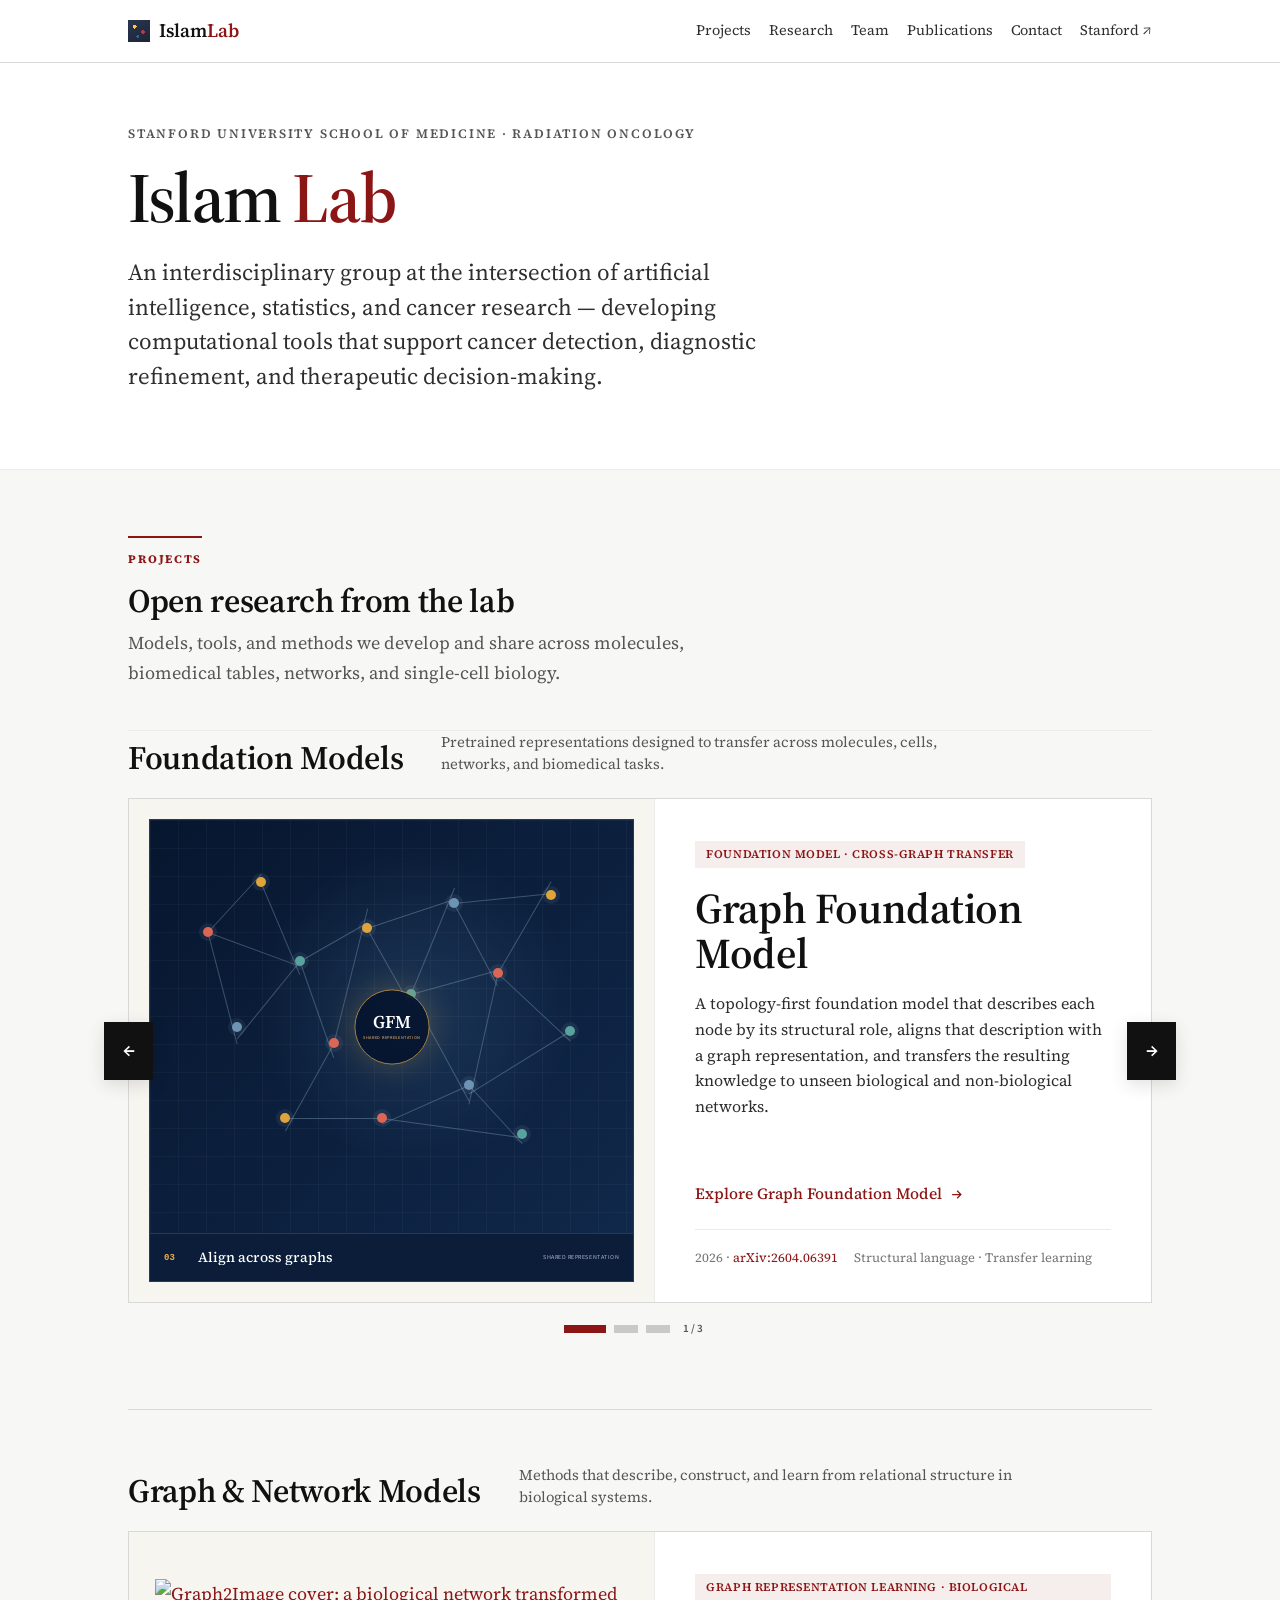
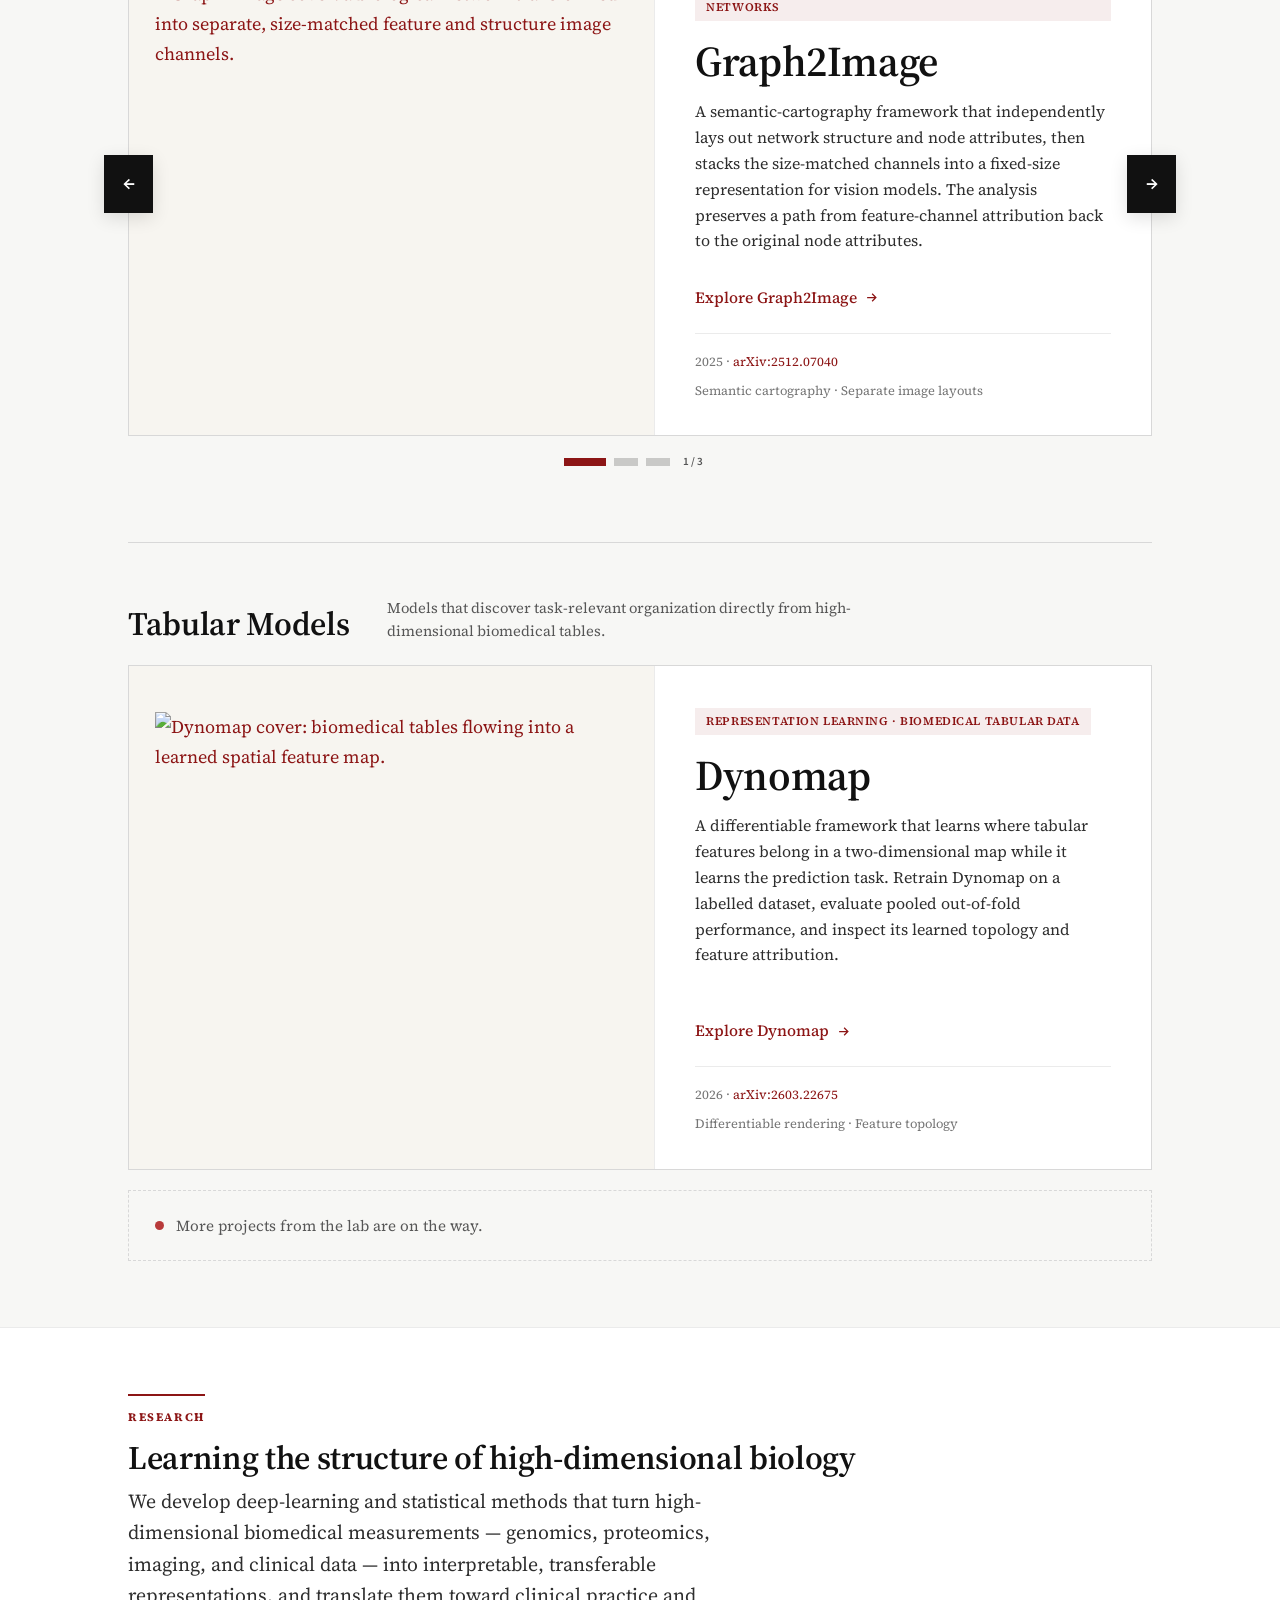
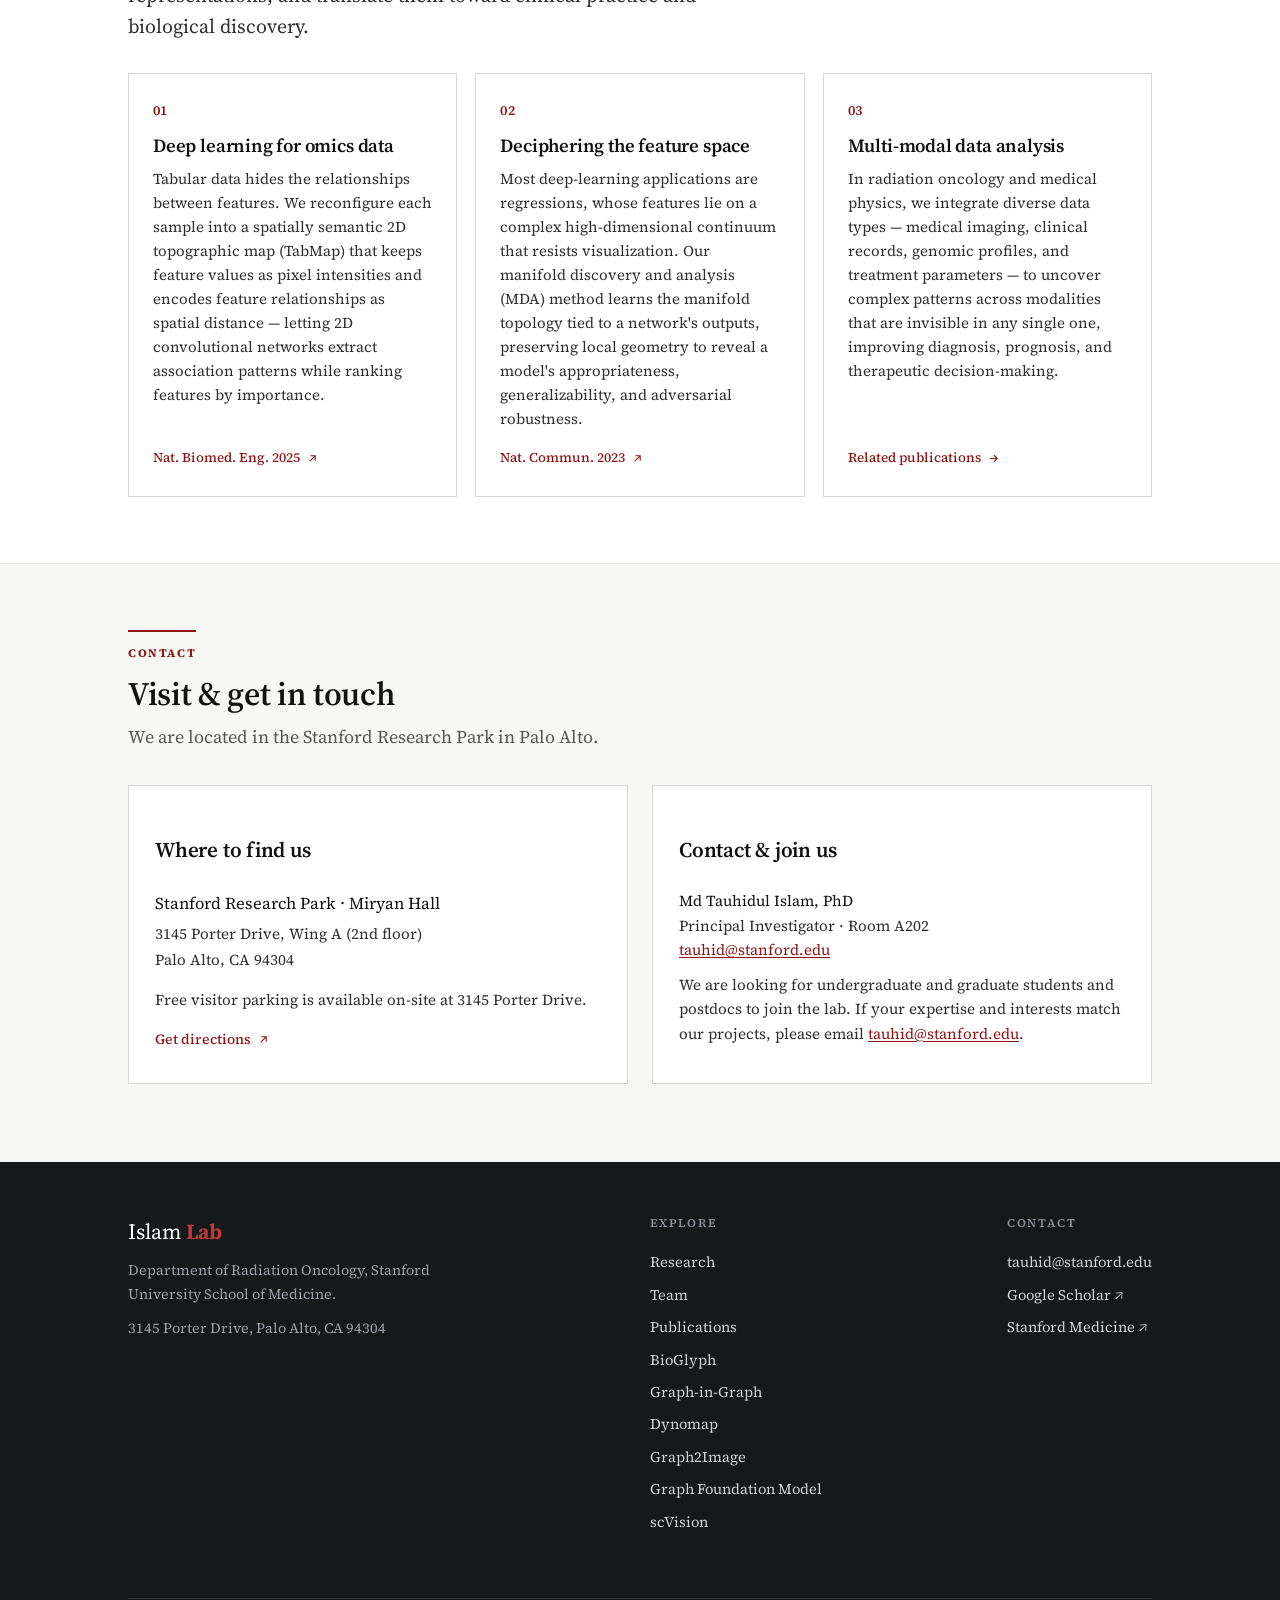
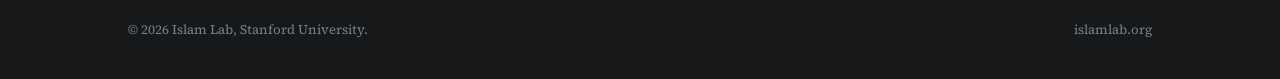
==== commit 21c88c72: "Add MolCrew to homepage foundation models" ====
--- a/index.html
+++ b/index.html
@@ -3,10 +3,10 @@
 <head>
 <meta charset="utf-8">
 <meta name="viewport" content="width=device-width, initial-scale=1">
-<title>Islam Lab · Stanford University School of Medicine</title>
-<meta name="description" content="The Islam Lab at Stanford University School of Medicine develops artificial intelligence and statistical methods for biomedical research. Explore Graph Foundation Model, scVision, BioGlyph, Graph-in-Graph, Graph2Image, and Dynomap.">
+<title>Islam Lab &middot; Stanford University School of Medicine</title>
+<meta name="description" content="The Islam Lab at Stanford University School of Medicine develops artificial intelligence and statistical methods for biomedical research. Explore MolCrew, Graph Foundation Model, scVision, BioGlyph, Graph-in-Graph, Graph2Image, and Dynomap.">
 <meta property="og:type" content="website">
-<meta property="og:title" content="Islam Lab · Stanford University School of Medicine">
+<meta property="og:title" content="Islam Lab &middot; Stanford University School of Medicine">
 <meta property="og:description" content="AI, statistics, and biomedical research at Stanford. Explore foundation models, graph and network learning, and tabular representation learning.">
 <meta property="og:image" content="https://islamlab.org/assets/lab-card.png">
 <meta property="og:image:width" content="1200">
@@ -19,8 +19,8 @@
 <link rel="preconnect" href="https://fonts.googleapis.com">
 <link rel="preconnect" href="https://fonts.gstatic.com" crossorigin>
 <link href="https://fonts.googleapis.com/css2?family=Source+Serif+4:opsz,wght@8..60,400;8..60,600;8..60,700&family=Source+Sans+3:wght@400;600;700&display=swap" rel="stylesheet">
-<link rel="stylesheet" href="lab.css?v=20260904-4">
-<script src="lab.js?v=20260904-4" defer></script>
+<link rel="stylesheet" href="lab.css?v=20260925-molcrew">
+<script src="lab.js?v=20260925-molcrew" defer></script>
 </head>
 <body>
 
@@ -50,12 +50,12 @@
   <div class="wrap">
     <div class="eyebrow">Projects</div>
     <h2>Open research from the lab</h2>
-    <p class="sub">Models, tools, and methods we develop and share across biomedical tables, networks, and single-cell biology.</p>
+    <p class="sub">Models, tools, and methods we develop and share across molecules, biomedical tables, networks, and single-cell biology.</p>
 
     <div class="project-browser">
       <section class="project-category" aria-labelledby="foundation-projects">
         <div class="project-category-heading">
-          <div><h3 id="foundation-projects">Foundation Models</h3><p>Pretrained representations designed to transfer across cells, networks, and biomedical tasks.</p></div>
+          <div><h3 id="foundation-projects">Foundation Models</h3><p>Pretrained representations designed to transfer across molecules, cells, networks, and biomedical tasks.</p></div>
         </div>
         <div class="project-carousel" data-project-carousel>
           <button class="project-arrow project-arrow-prev" type="button" data-carousel-prev aria-label="Previous foundation model">&#8592;</button>
@@ -98,9 +98,20 @@
           </div>
         </article>
 
+        <article class="project project-slide" id="molcrew" data-project-category="foundation" data-project-order="3" data-project-name="MolCrew" hidden>
+          <div class="thumb"><a href="https://app.islamlab.org/molcrew/" aria-label="Explore MolCrew"><img src="assets/molcrew-cover.svg" width="1200" height="675" alt="MolCrew: one research conversation connects molecular design, description, property prediction, and editing."></a></div>
+          <div class="body">
+            <span class="ptag">Molecular foundation models &middot; Agent collaboration</span>
+            <h3>MolCrew</h3>
+            <p>A conversational framework that brings four molecular specialists together. A language-model orchestrator coordinates molecule generation, description, property prediction, and editing, using chemistry tools to examine structures and guide the next step.</p>
+            <a class="plink" href="https://app.islamlab.org/molcrew/">Explore MolCrew <svg width="15" height="15" viewBox="0 0 24 24" fill="none" stroke="currentColor" stroke-width="2"><path d="M5 12h14M13 6l6 6-6 6"/></svg></a>
+            <div class="meta"><span>2026 &middot; Molecular exploration</span><span>Four specialists &middot; One conversation</span></div>
+          </div>
+        </article>
+
           </div>
           <button class="project-arrow project-arrow-next" type="button" data-carousel-next aria-label="Next foundation model">&#8594;</button>
-          <div class="project-carousel-footer"><div class="project-dots" data-carousel-dots aria-label="Choose a foundation model"></div><span data-carousel-status aria-live="polite">1 / 2</span></div>
+          <div class="project-carousel-footer"><div class="project-dots" data-carousel-dots aria-label="Choose a foundation model"></div><span data-carousel-status aria-live="polite">1 / 3</span></div>
         </div>
       </section>
 
--- a/lab.css
+++ b/lab.css
@@ -216,3 +216,7 @@
 footer .col a{display:block;color:#cdd1d4;font-size:.92rem;padding:4px 0}
 footer .col a:hover{color:#fff;text-decoration:none}
 footer .fine{width:100%;border-top:1px solid rgba(255,255,255,.1);margin-top:30px;padding-top:20px;font-size:.82rem;color:#7b8187;display:flex;flex-wrap:wrap;gap:10px 24px;justify-content:space-between}
+
+/* Keep foundation-model controls clear of artwork and copy on narrow screens. */
+#molcrew{scroll-margin-top:100px}
+@media(max-width:860px){[aria-labelledby="foundation-projects"] .project-arrow{top:auto;bottom:0;transform:none;width:36px;height:32px}[aria-labelledby="foundation-projects"] .project-carousel-footer{min-height:32px}}
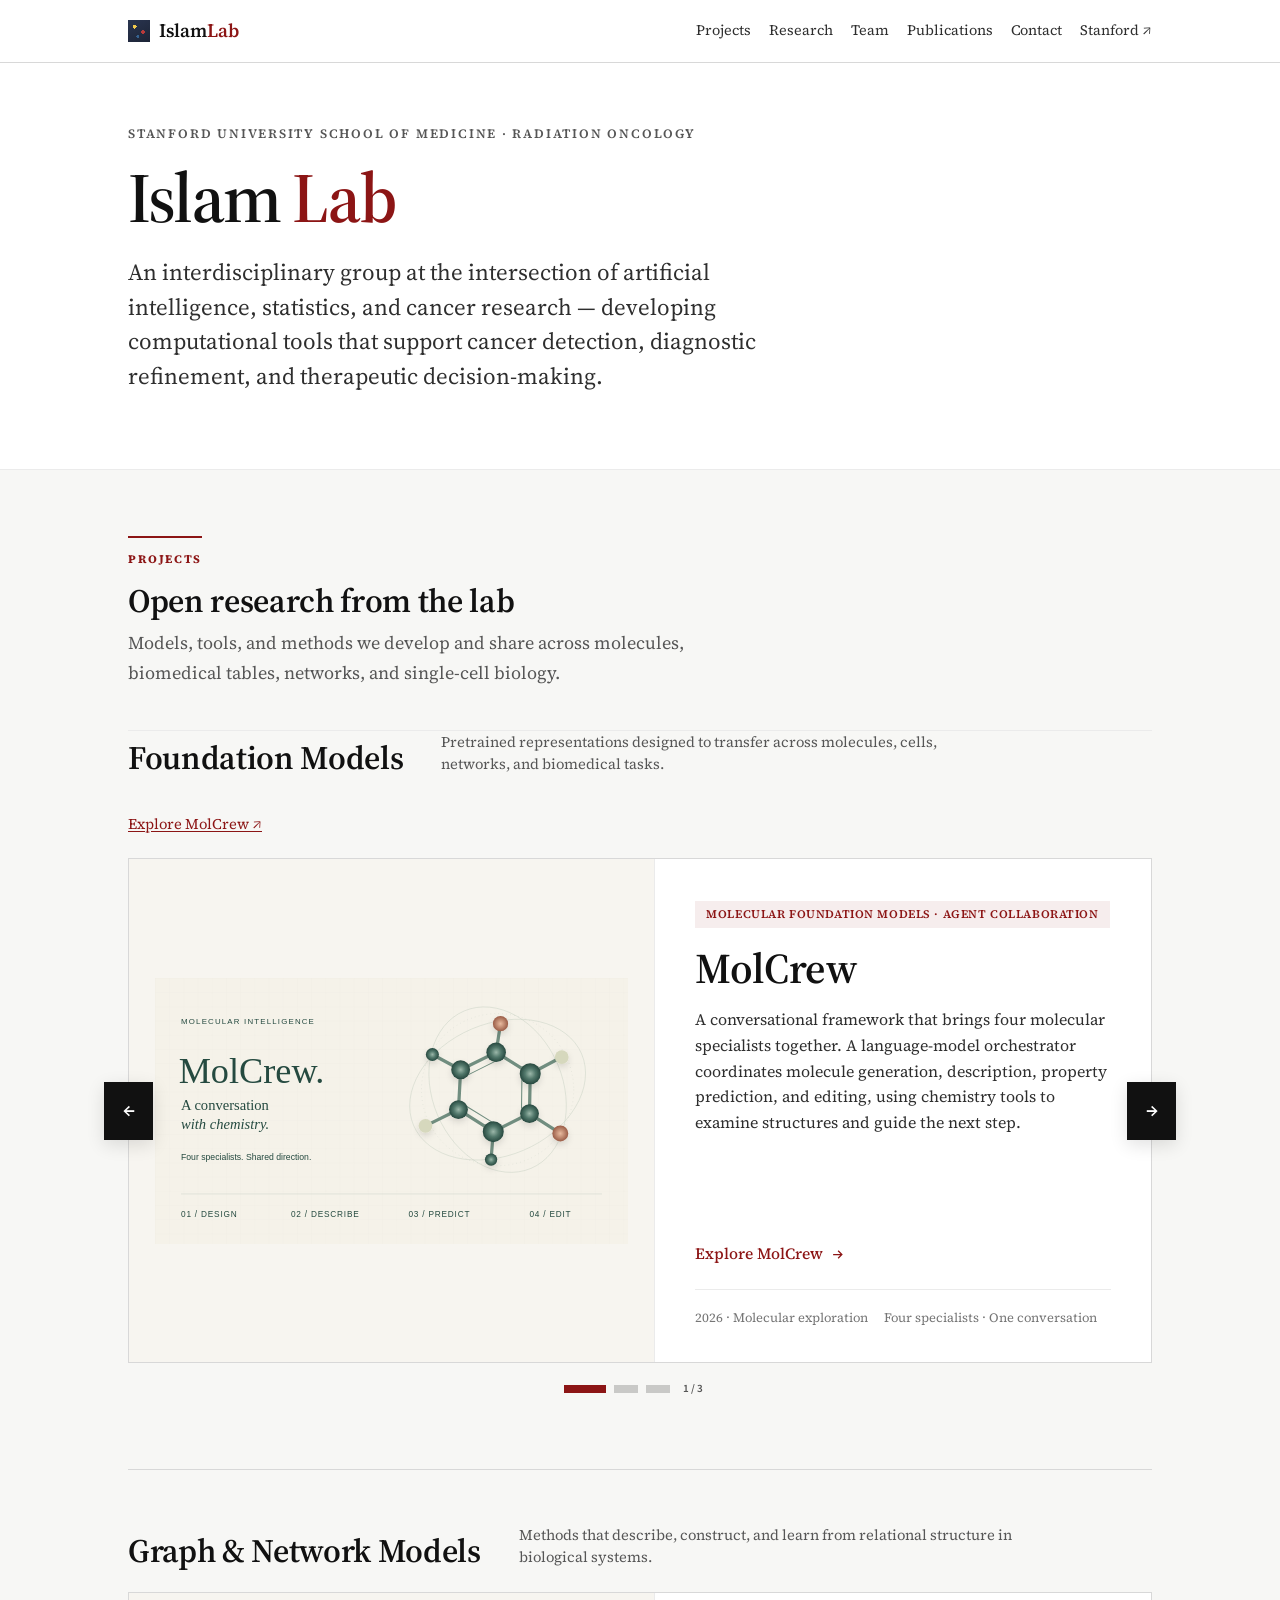
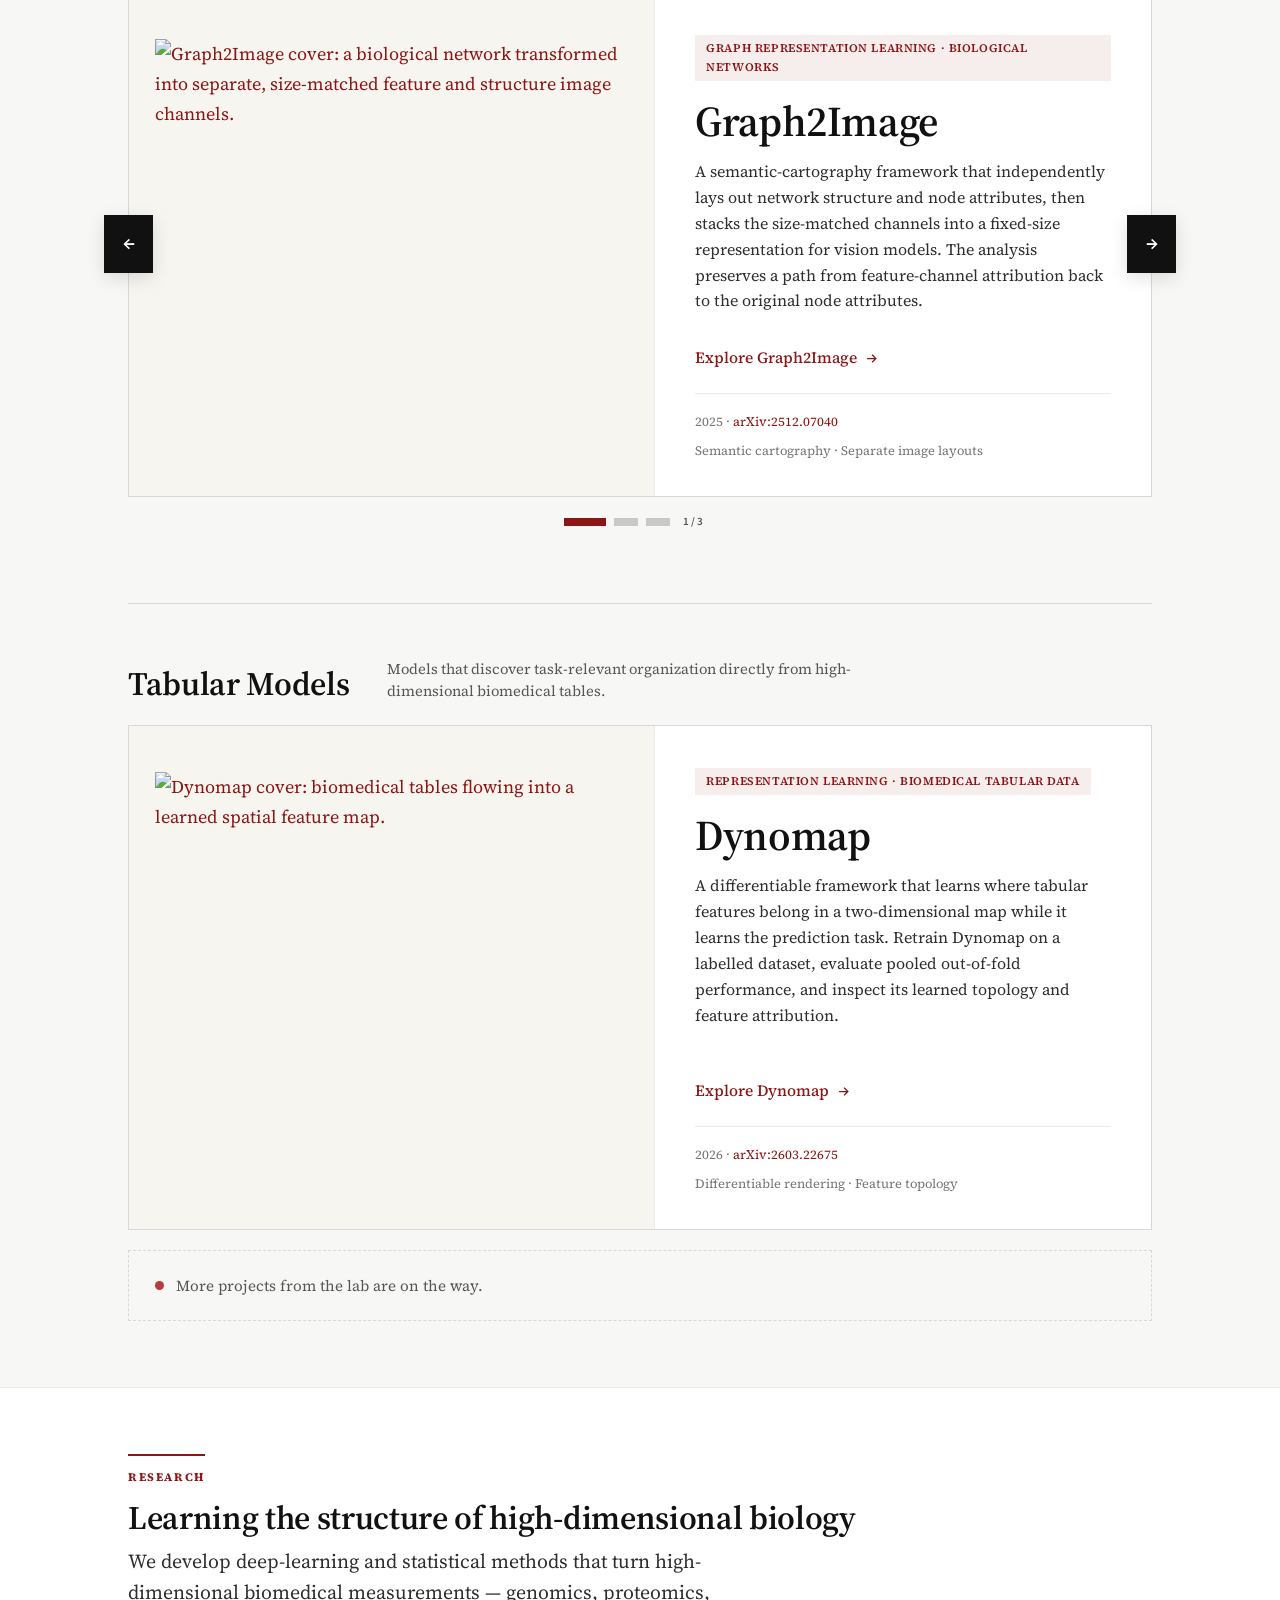
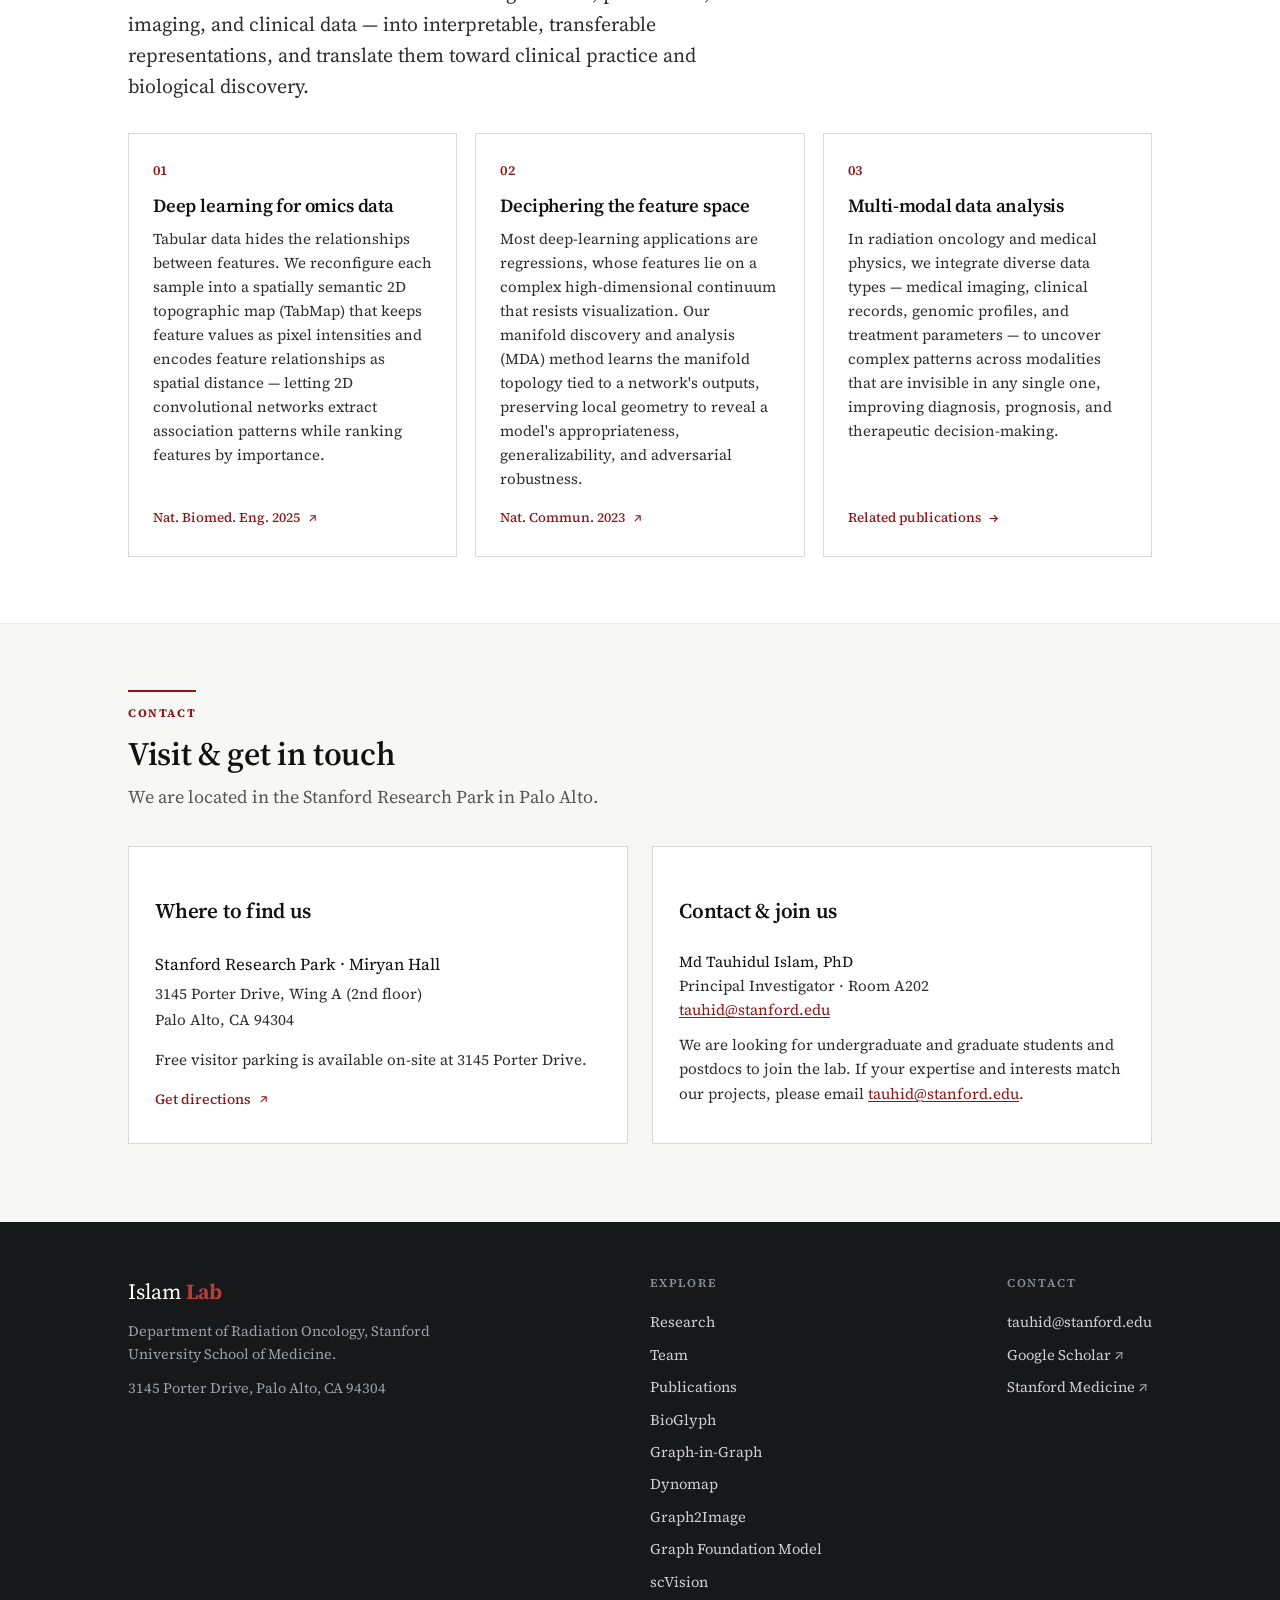
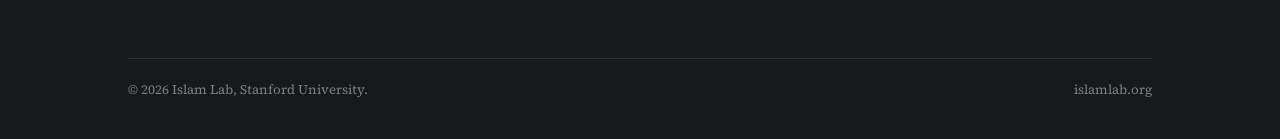
==== commit 054db200: "Make MolCrew immediately accessible from the homepage" ====
--- a/index.html
+++ b/index.html
@@ -55,12 +55,12 @@
     <div class="project-browser">
       <section class="project-category" aria-labelledby="foundation-projects">
         <div class="project-category-heading">
-          <div><h3 id="foundation-projects">Foundation Models</h3><p>Pretrained representations designed to transfer across molecules, cells, networks, and biomedical tasks.</p></div>
+          <div><h3 id="foundation-projects">Foundation Models</h3><p>Pretrained representations designed to transfer across molecules, cells, networks, and biomedical tasks.</p><p><a href="https://app.islamlab.org/molcrew/">Explore MolCrew &#8599;</a></p></div>
         </div>
         <div class="project-carousel" data-project-carousel>
           <button class="project-arrow project-arrow-prev" type="button" data-carousel-prev aria-label="Previous foundation model">&#8592;</button>
           <div class="project-stage" tabindex="0" aria-label="Foundation model projects">
-        <article class="project project-slide is-active" data-project-category="foundation" data-project-order="1" data-project-name="Graph Foundation Model">
+        <article class="project project-slide" data-project-category="foundation" data-project-order="2" data-project-name="Graph Foundation Model" hidden>
           <div class="thumb gfm-thumb">
             <a href="/graph-foundation-model/" aria-label="Explore Graph Foundation Model">
               <div class="gfm-story" data-gfm-stage="2" aria-hidden="true">
@@ -87,7 +87,7 @@
           </div>
         </article>
 
-        <article class="project project-slide" data-project-category="foundation" data-project-order="2" data-project-name="scVision" hidden>
+        <article class="project project-slide" data-project-category="foundation" data-project-order="3" data-project-name="scVision" hidden>
           <div class="thumb"><a href="/scvision/"><img src="scvision/assets/fig1.png" alt="scVision overview: cells rendered as continuous images, a masked-autoencoder vision transformer, and the downstream tasks its frozen encoder supports."></a></div>
           <div class="body">
             <span class="ptag">Foundation model &middot; Single-cell biology</span>
@@ -98,7 +98,7 @@
           </div>
         </article>
 
-        <article class="project project-slide" id="molcrew" data-project-category="foundation" data-project-order="3" data-project-name="MolCrew" hidden>
+        <article class="project project-slide is-active" id="molcrew" data-project-category="foundation" data-project-order="1" data-project-name="MolCrew">
           <div class="thumb"><a href="https://app.islamlab.org/molcrew/" aria-label="Explore MolCrew"><img src="assets/molcrew-cover.svg" width="1200" height="675" alt="MolCrew: one research conversation connects molecular design, description, property prediction, and editing."></a></div>
           <div class="body">
             <span class="ptag">Molecular foundation models &middot; Agent collaboration</span>
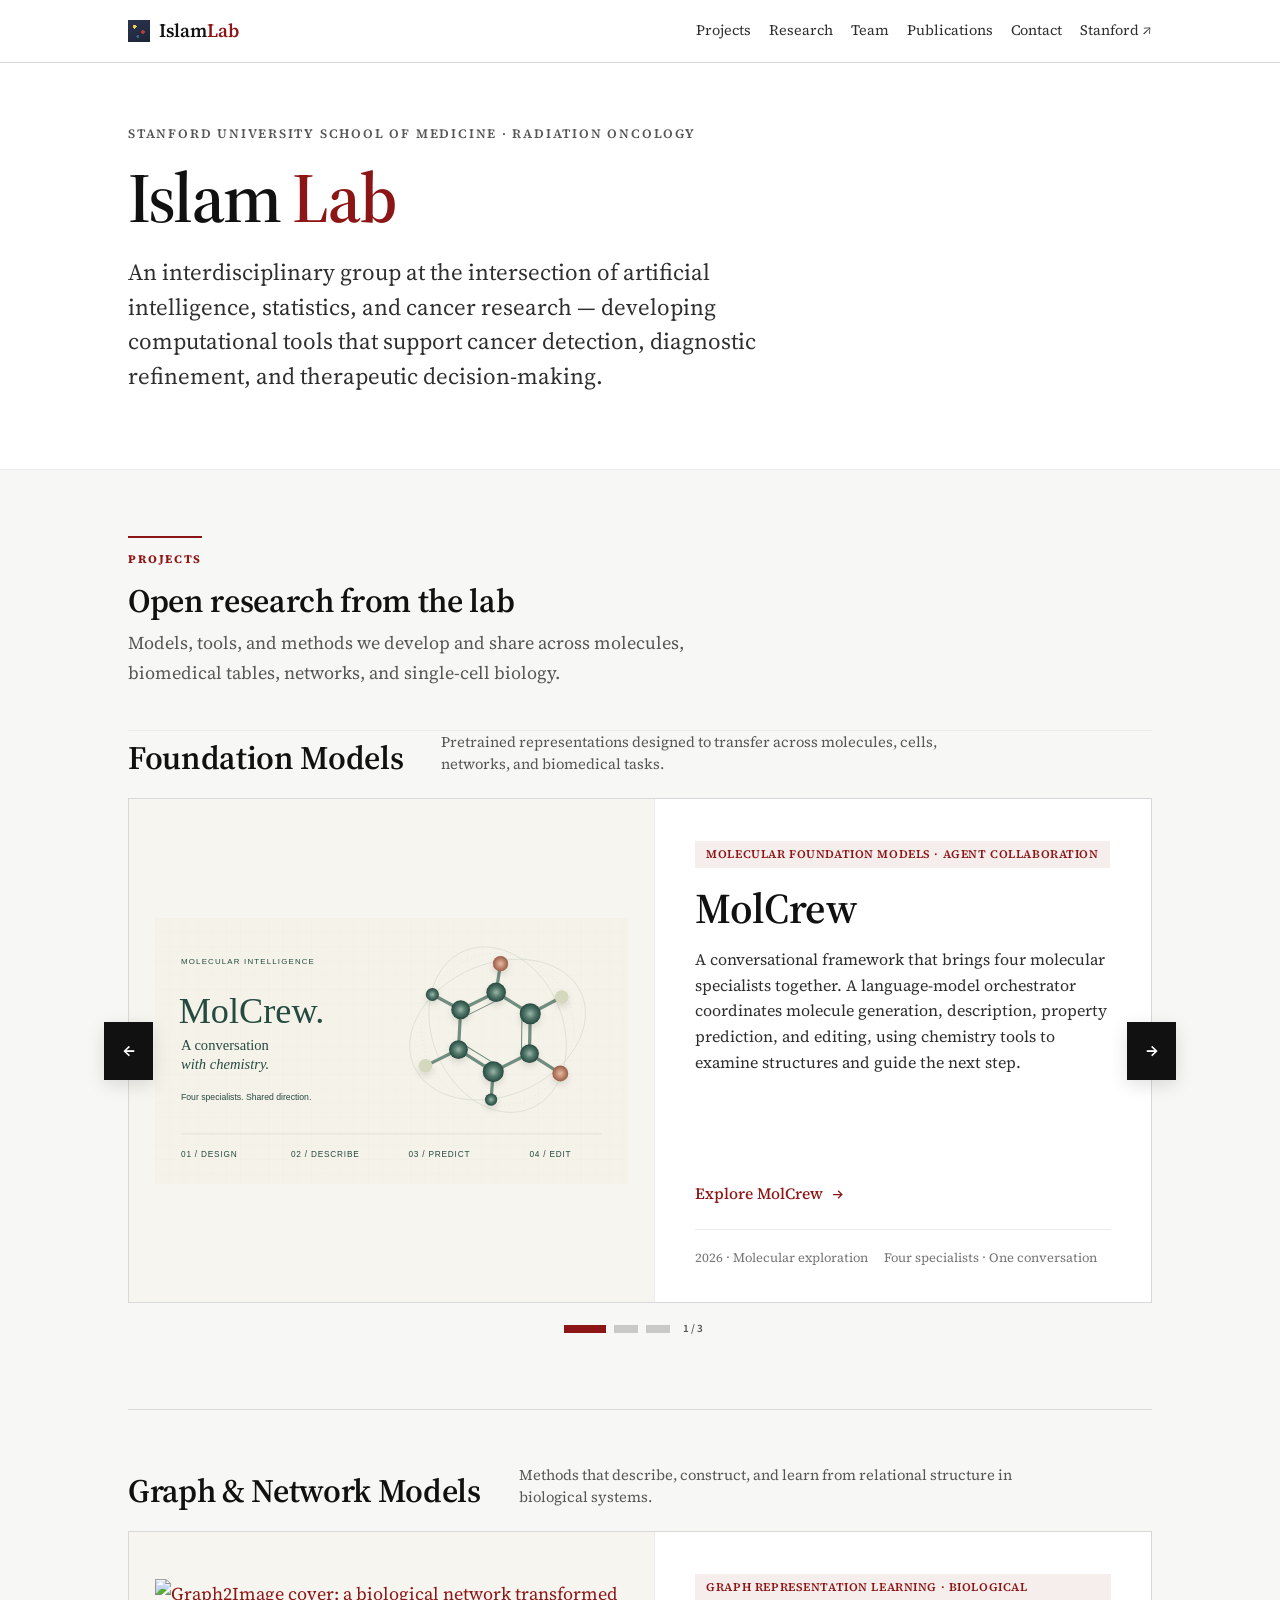
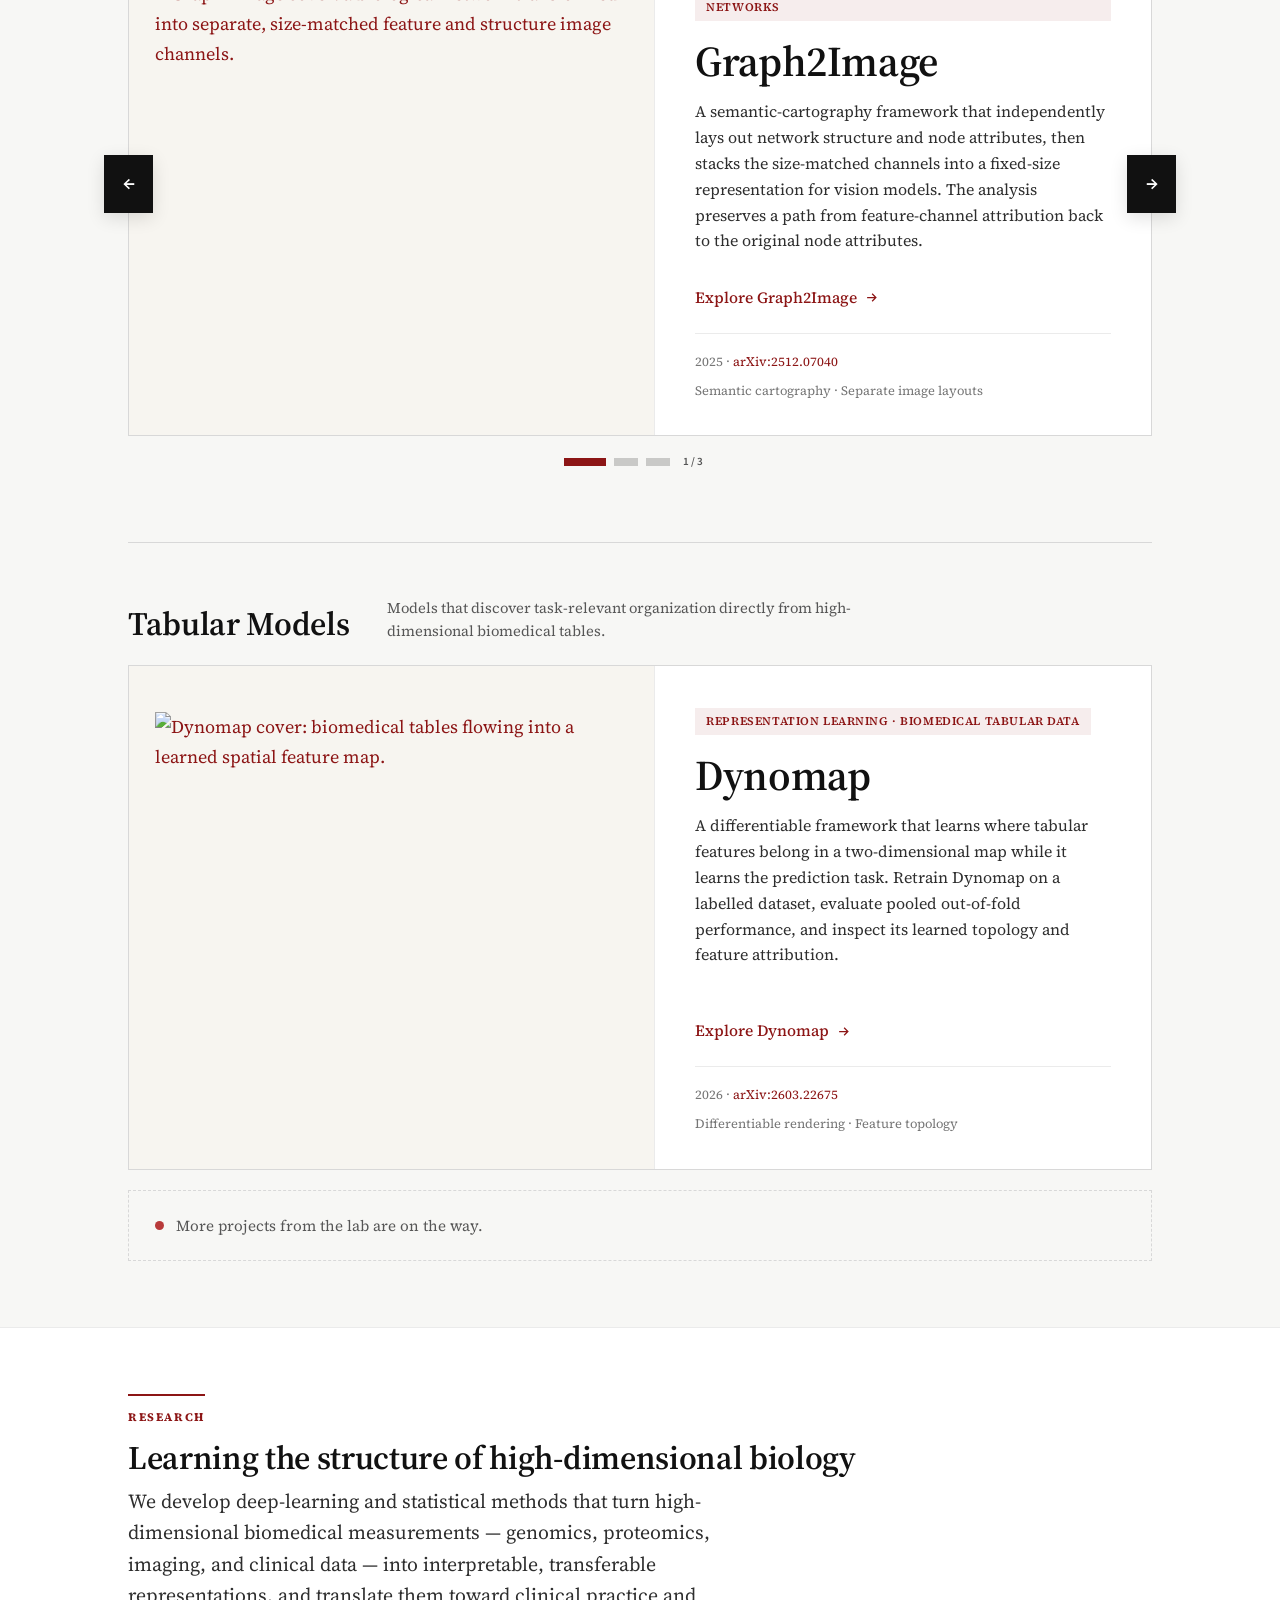
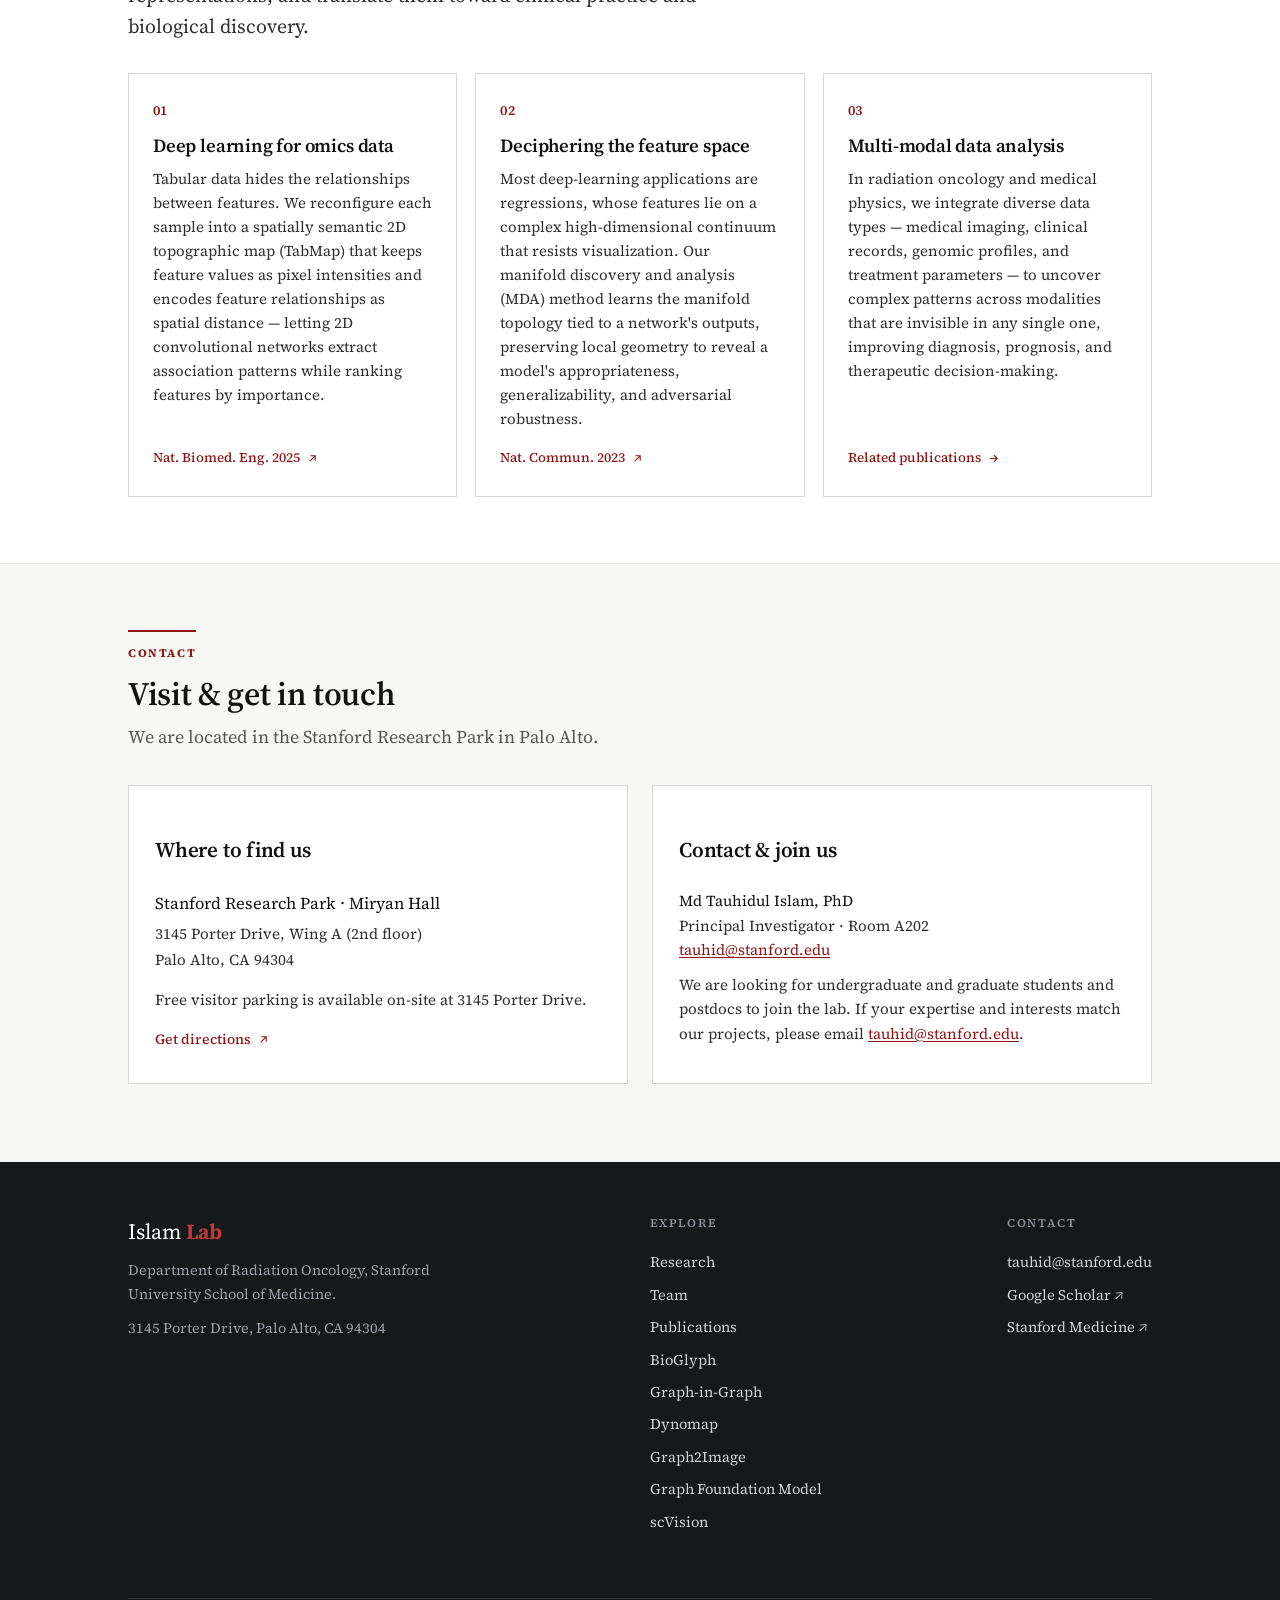
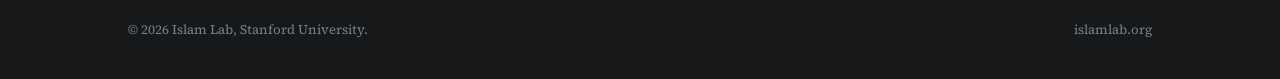
==== commit 9cbee764: "Keep MolCrew discovery within the foundation model carousel" ====
--- a/index.html
+++ b/index.html
@@ -55,7 +55,7 @@
     <div class="project-browser">
       <section class="project-category" aria-labelledby="foundation-projects">
         <div class="project-category-heading">
-          <div><h3 id="foundation-projects">Foundation Models</h3><p>Pretrained representations designed to transfer across molecules, cells, networks, and biomedical tasks.</p><p><a href="https://app.islamlab.org/molcrew/">Explore MolCrew &#8599;</a></p></div>
+          <div><h3 id="foundation-projects">Foundation Models</h3><p>Pretrained representations designed to transfer across molecules, cells, networks, and biomedical tasks.</p></div>
         </div>
         <div class="project-carousel" data-project-carousel>
           <button class="project-arrow project-arrow-prev" type="button" data-carousel-prev aria-label="Previous foundation model">&#8592;</button>
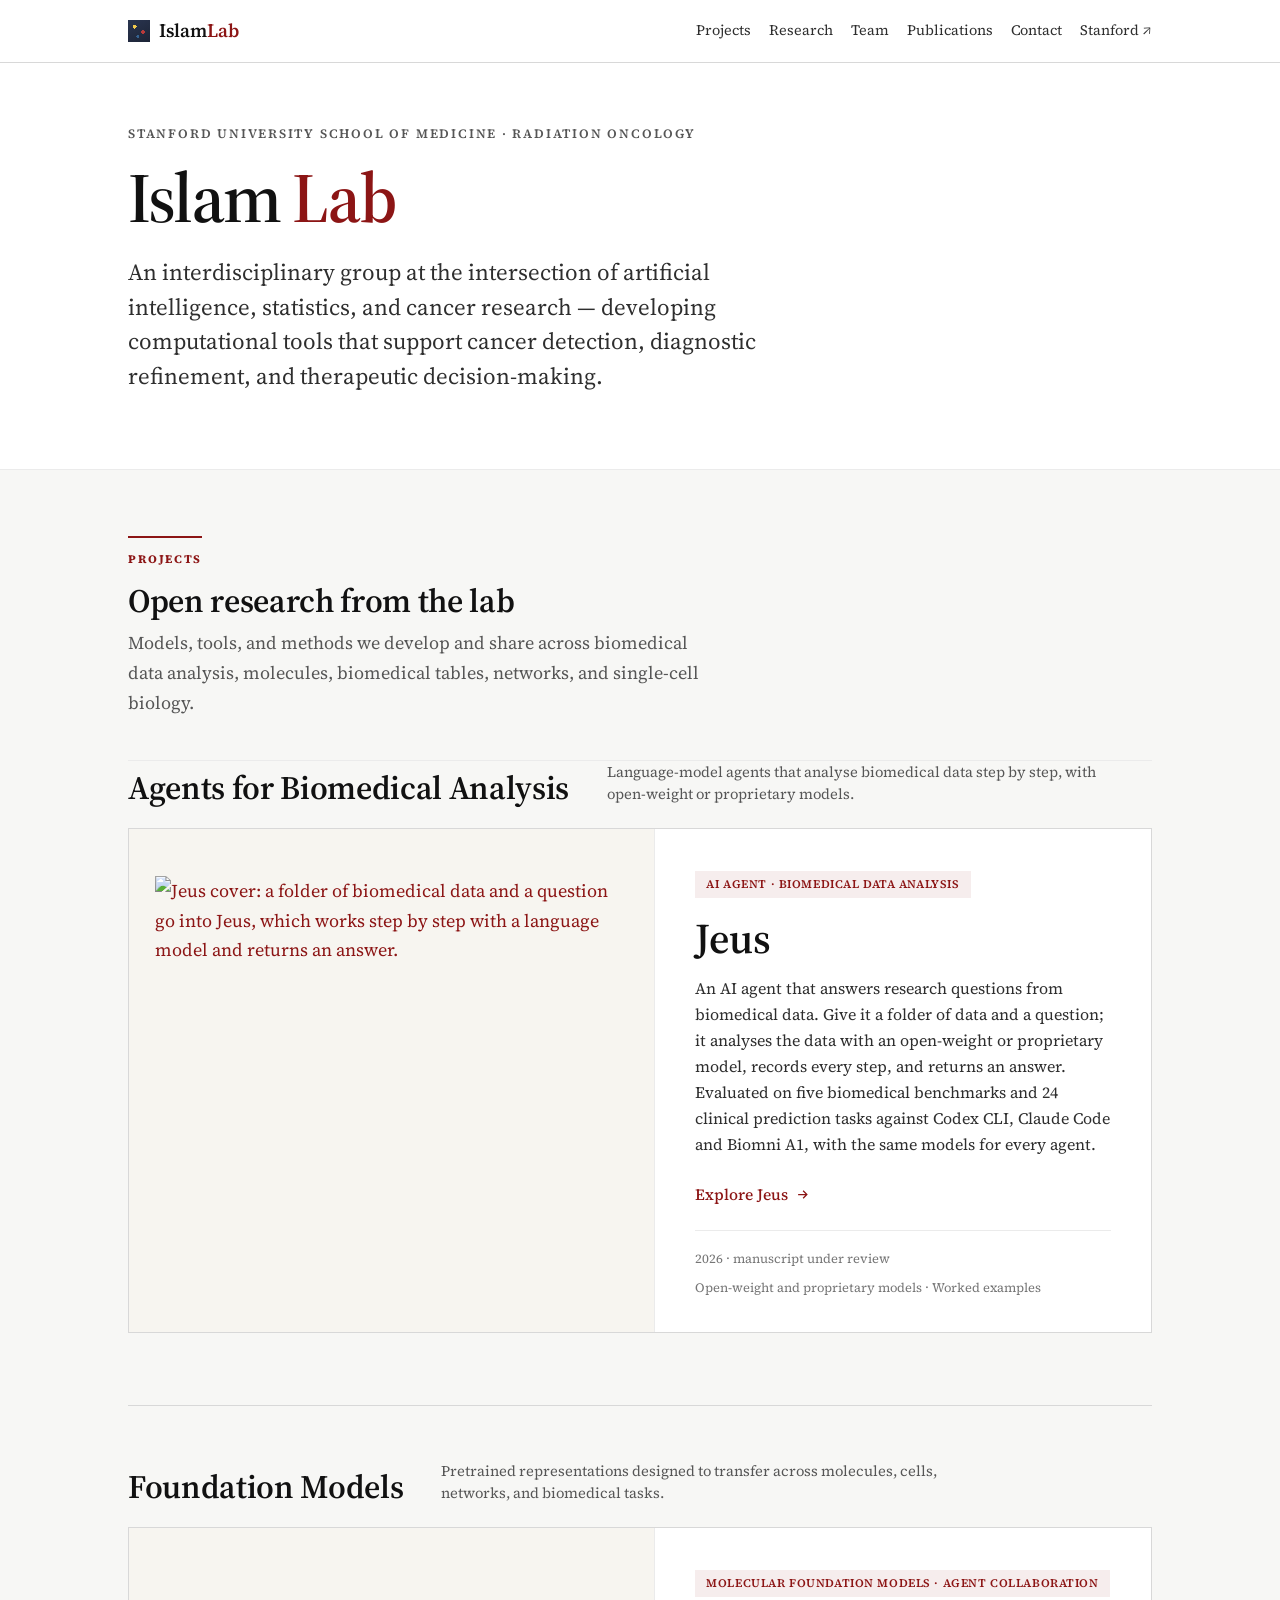
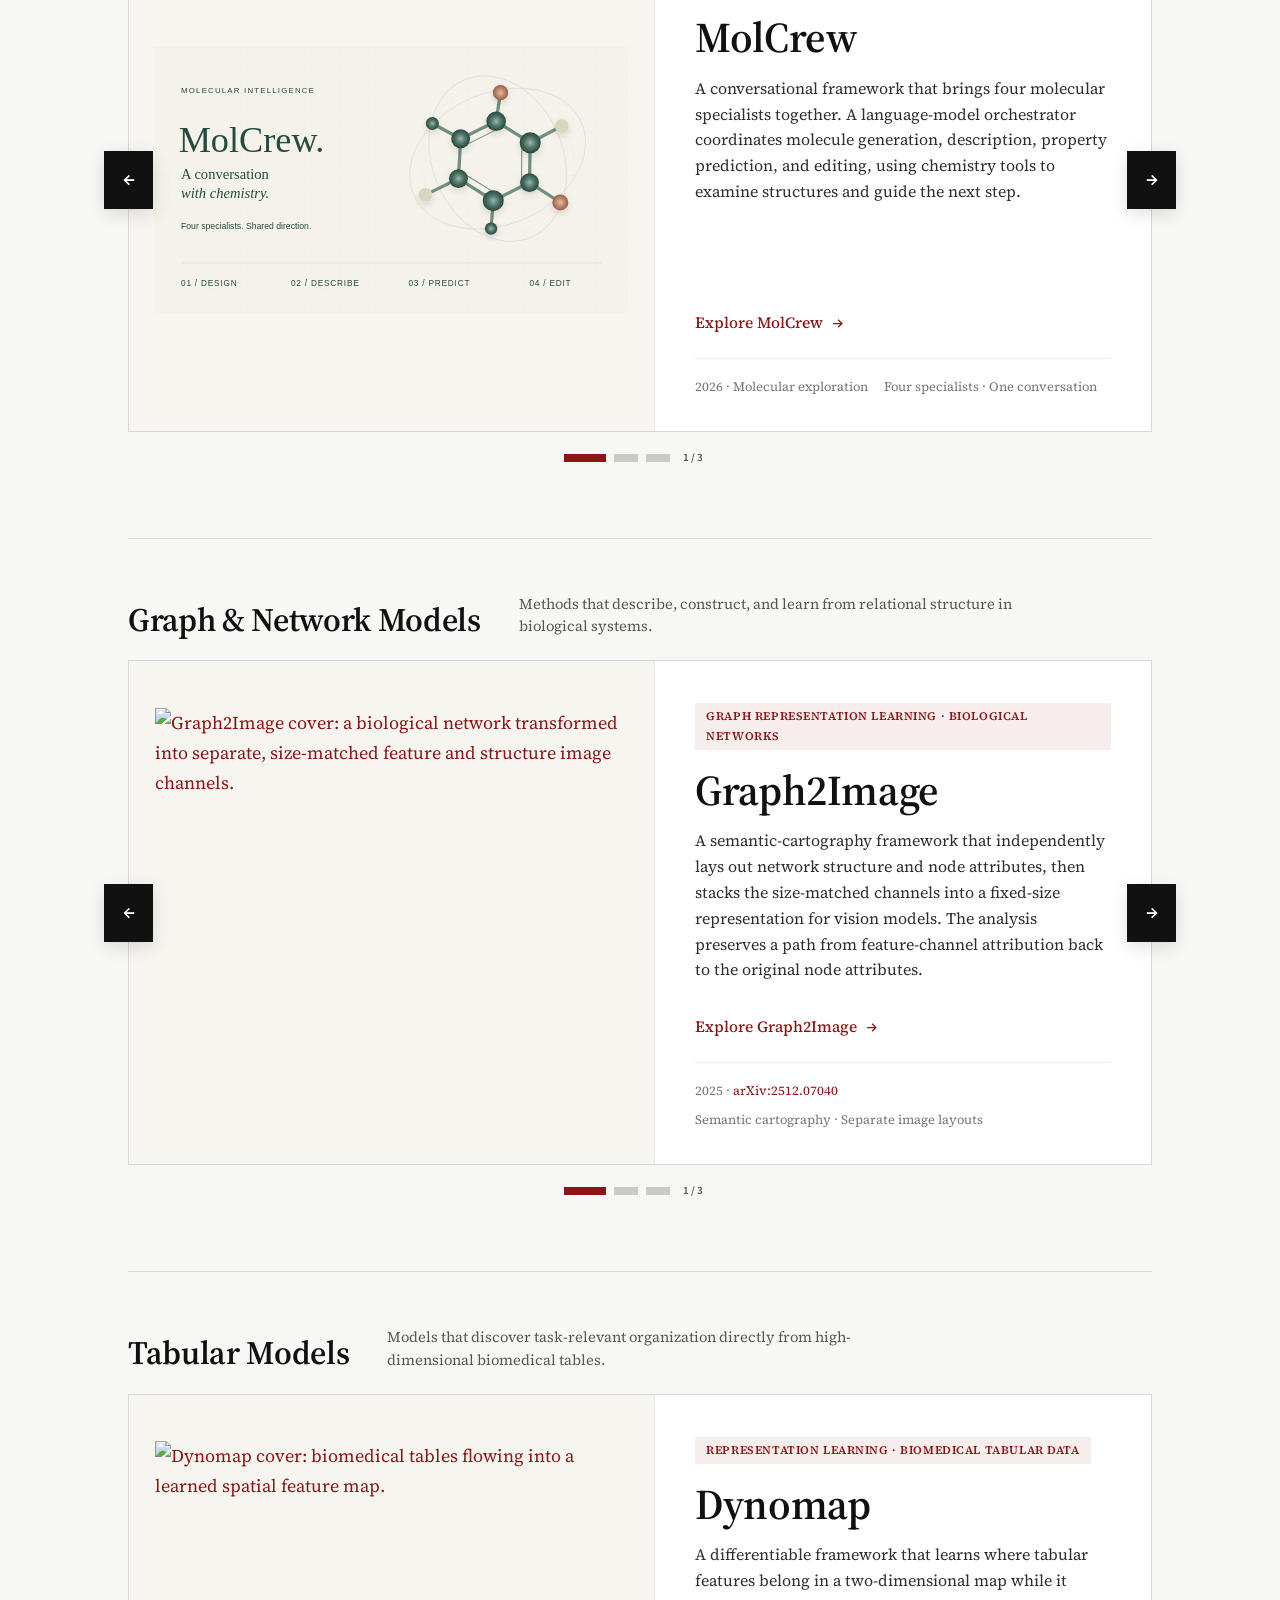
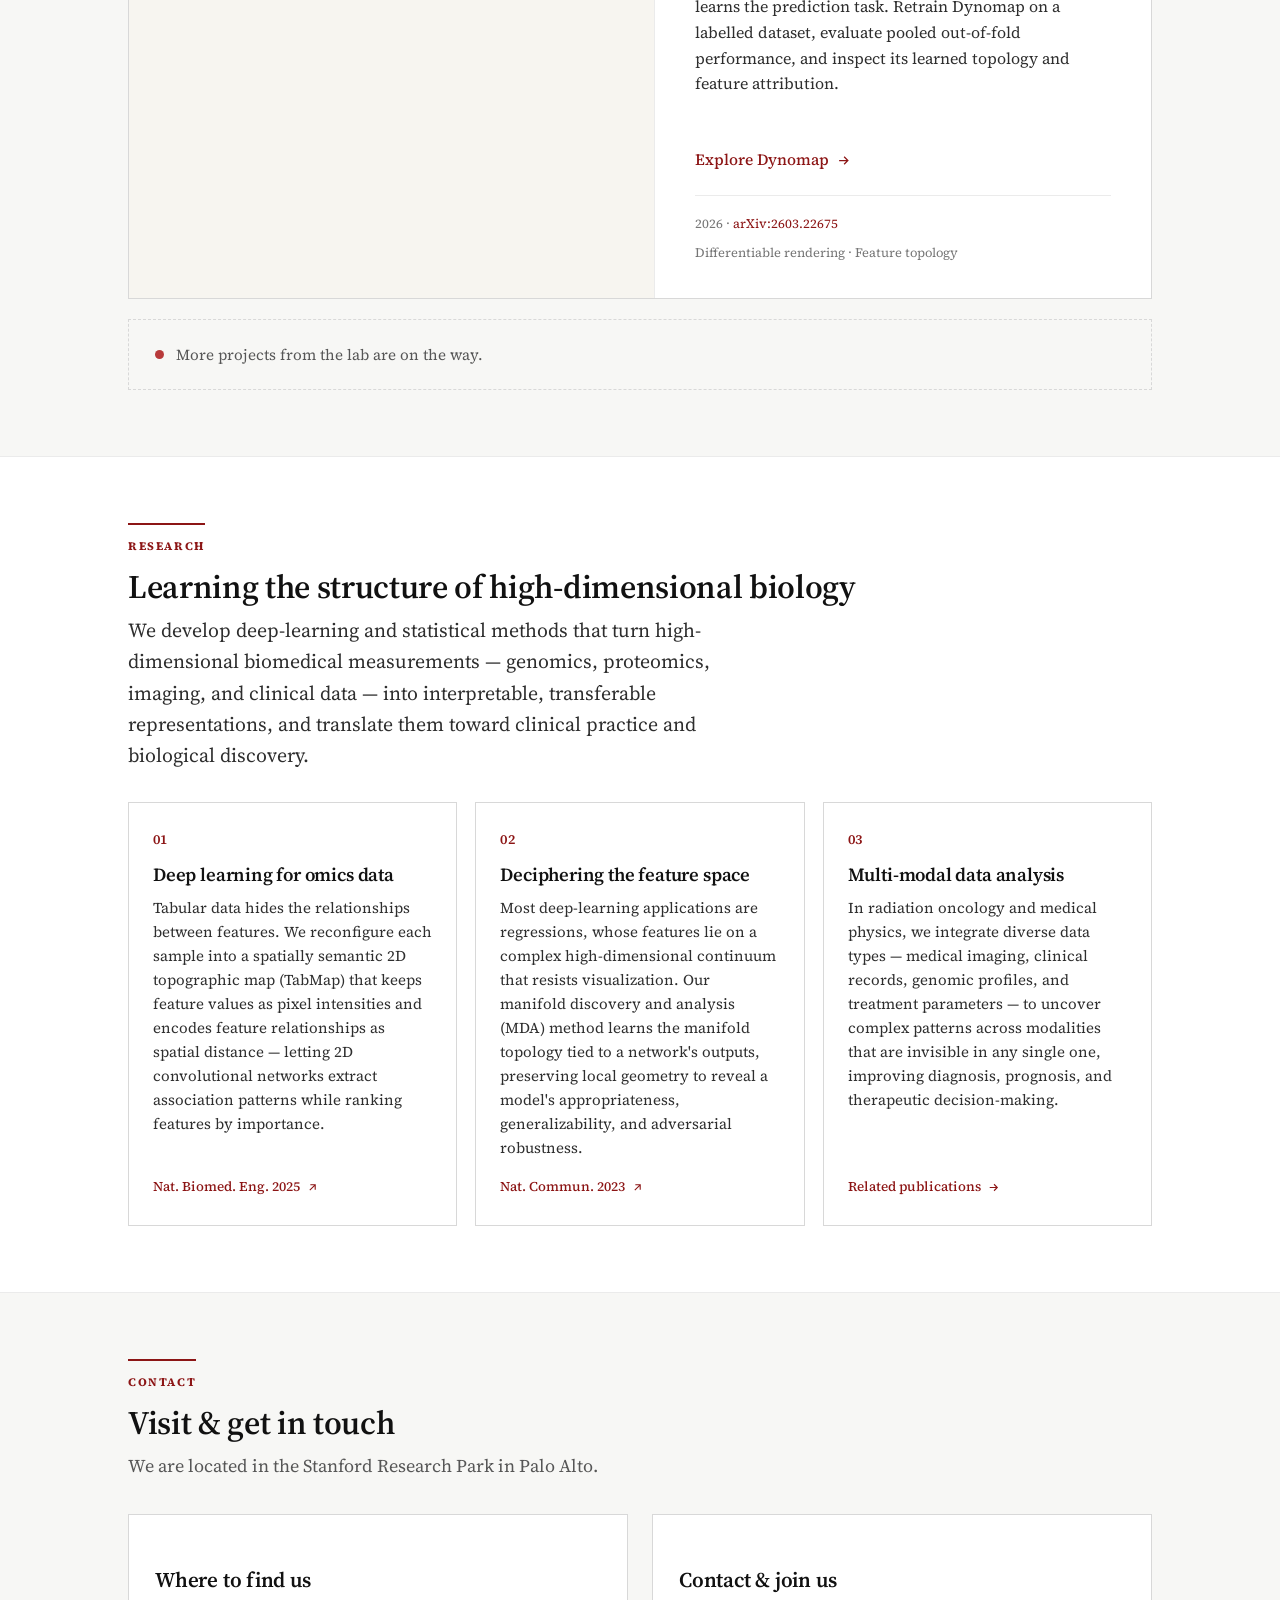
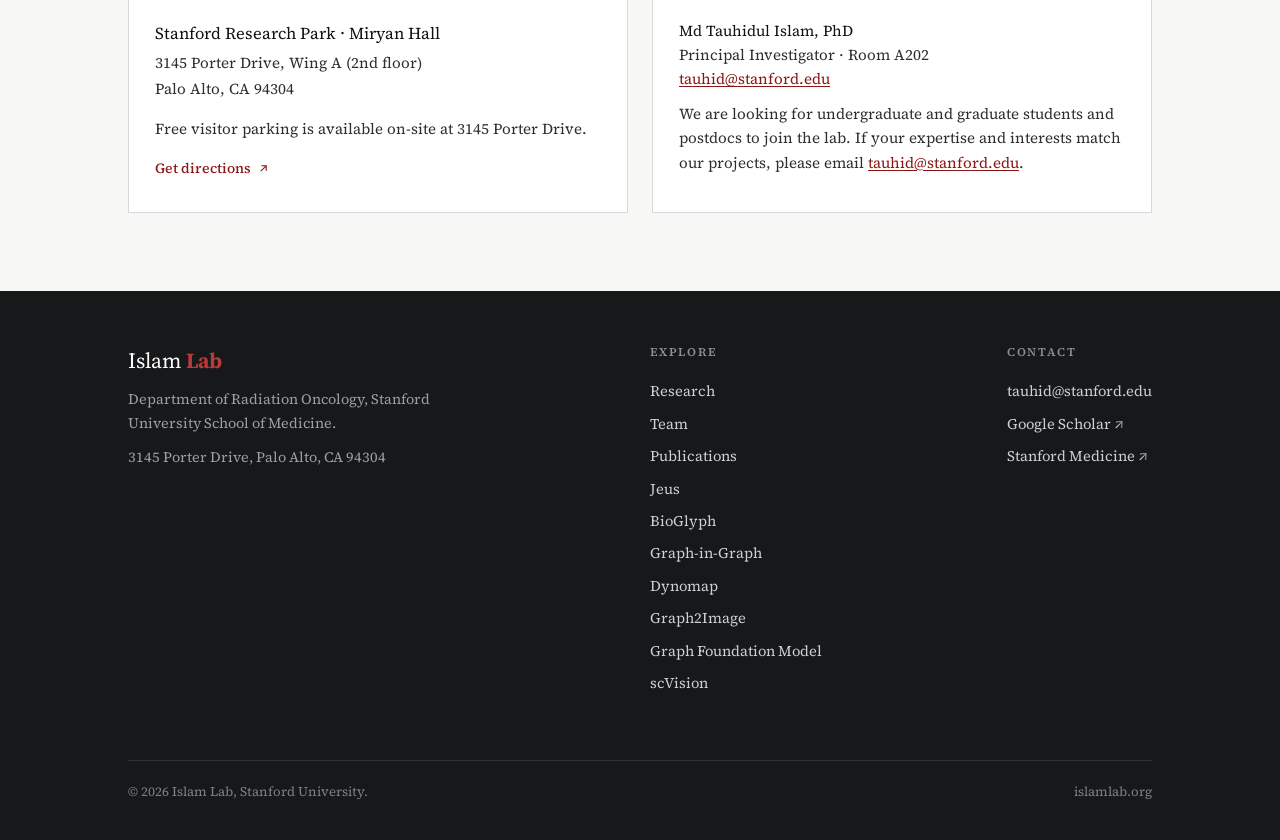
==== commit 1f8dad75: "Add Jeus to the homepage as the first project category" ====
--- a/index.html
+++ b/index.html
@@ -4,7 +4,7 @@
 <meta charset="utf-8">
 <meta name="viewport" content="width=device-width, initial-scale=1">
 <title>Islam Lab &middot; Stanford University School of Medicine</title>
-<meta name="description" content="The Islam Lab at Stanford University School of Medicine develops artificial intelligence and statistical methods for biomedical research. Explore MolCrew, Graph Foundation Model, scVision, BioGlyph, Graph-in-Graph, Graph2Image, and Dynomap.">
+<meta name="description" content="The Islam Lab at Stanford University School of Medicine develops artificial intelligence and statistical methods for biomedical research. Explore Jeus, MolCrew, Graph Foundation Model, scVision, BioGlyph, Graph-in-Graph, Graph2Image, and Dynomap.">
 <meta property="og:type" content="website">
 <meta property="og:title" content="Islam Lab &middot; Stanford University School of Medicine">
 <meta property="og:description" content="AI, statistics, and biomedical research at Stanford. Explore foundation models, graph and network learning, and tabular representation learning.">
@@ -50,9 +50,34 @@
   <div class="wrap">
     <div class="eyebrow">Projects</div>
     <h2>Open research from the lab</h2>
-    <p class="sub">Models, tools, and methods we develop and share across molecules, biomedical tables, networks, and single-cell biology.</p>
+    <p class="sub">Models, tools, and methods we develop and share across biomedical data analysis, molecules, biomedical tables, networks, and single-cell biology.</p>
 
     <div class="project-browser">
+      <section class="project-category" aria-labelledby="agent-projects">
+        <div class="project-category-heading">
+          <div><h3 id="agent-projects">Agents for Biomedical Analysis</h3><p>Language-model agents that analyse biomedical data step by step, with open-weight or proprietary models.</p></div>
+        </div>
+        <div class="project-carousel" data-project-carousel>
+          <button class="project-arrow project-arrow-prev" type="button" data-carousel-prev aria-label="Previous agent">&#8592;</button>
+          <div class="project-stage" tabindex="0" aria-label="Agent projects">
+
+        <article class="project project-slide is-active" data-project-category="agent" data-project-order="1" data-project-name="Jeus">
+          <div class="thumb"><a href="/jeus/"><img src="assets/jeus-cover.svg" width="1200" height="675" alt="Jeus cover: a folder of biomedical data and a question go into Jeus, which works step by step with a language model and returns an answer."></a></div>
+          <div class="body">
+            <span class="ptag">AI agent &middot; Biomedical data analysis</span>
+            <h3>Jeus</h3>
+            <p>An AI agent that answers research questions from biomedical data. Give it a folder of data and a question; it analyses the data with an open-weight or proprietary model, records every step, and returns an answer. Evaluated on five biomedical benchmarks and 24 clinical prediction tasks against Codex CLI, Claude Code and Biomni A1, with the same models for every agent.</p>
+            <a class="plink" href="/jeus/">Explore Jeus <svg width="15" height="15" viewBox="0 0 24 24" fill="none" stroke="currentColor" stroke-width="2"><path d="M5 12h14M13 6l6 6-6 6"/></svg></a>
+            <div class="meta"><span>2026 &middot; manuscript under review</span><span>Open-weight and proprietary models &middot; Worked examples</span></div>
+          </div>
+        </article>
+
+          </div>
+          <button class="project-arrow project-arrow-next" type="button" data-carousel-next aria-label="Next agent">&#8594;</button>
+          <div class="project-carousel-footer"><div class="project-dots" data-carousel-dots aria-label="Choose an agent"></div><span data-carousel-status aria-live="polite">1 / 1</span></div>
+        </div>
+      </section>
+
       <section class="project-category" aria-labelledby="foundation-projects">
         <div class="project-category-heading">
           <div><h3 id="foundation-projects">Foundation Models</h3><p>Pretrained representations designed to transfer across molecules, cells, networks, and biomedical tasks.</p></div>
@@ -257,6 +282,7 @@
       <a href="#research">Research</a>
       <a href="/team/">Team</a>
       <a href="/publications/">Publications</a>
+      <a href="/jeus/">Jeus</a>
       <a href="/bioglyph/">BioGlyph</a>
       <a href="/gig/">Graph-in-Graph</a>
       <a href="/dynomap/">Dynomap</a>
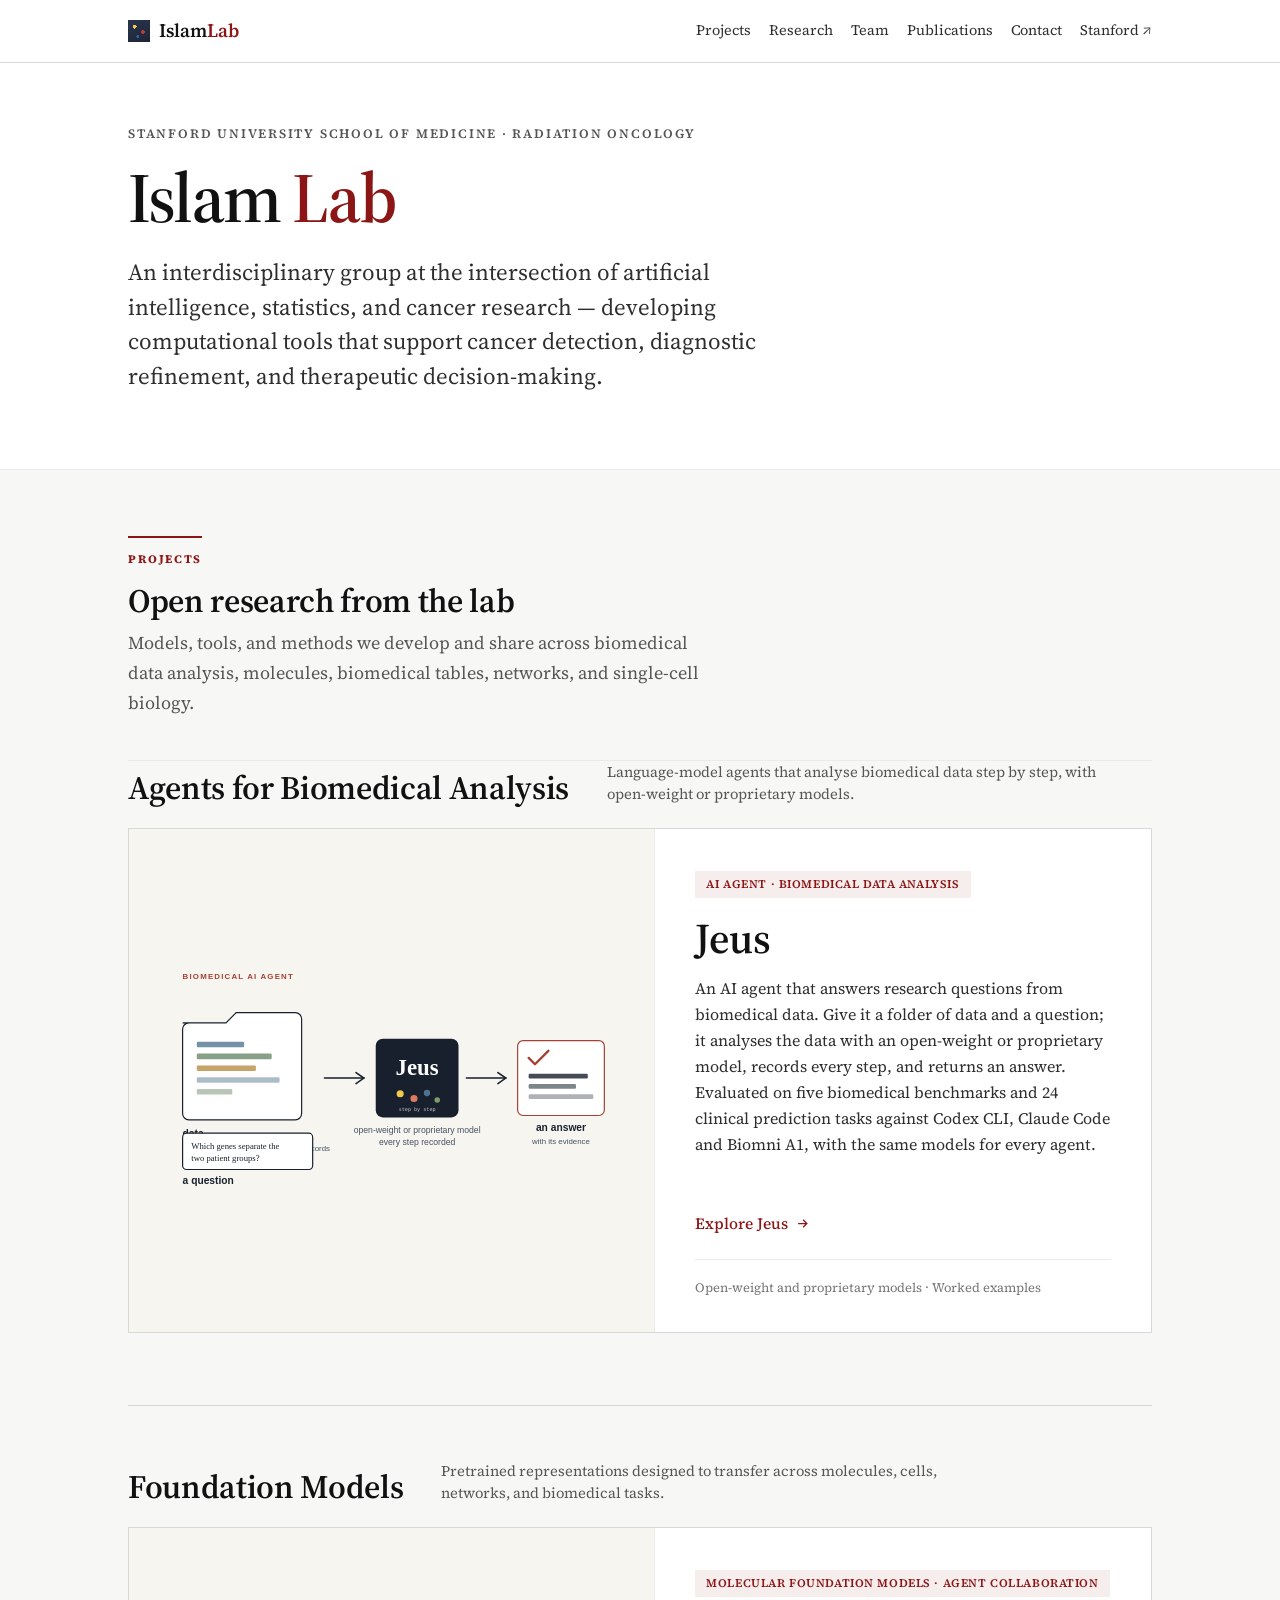
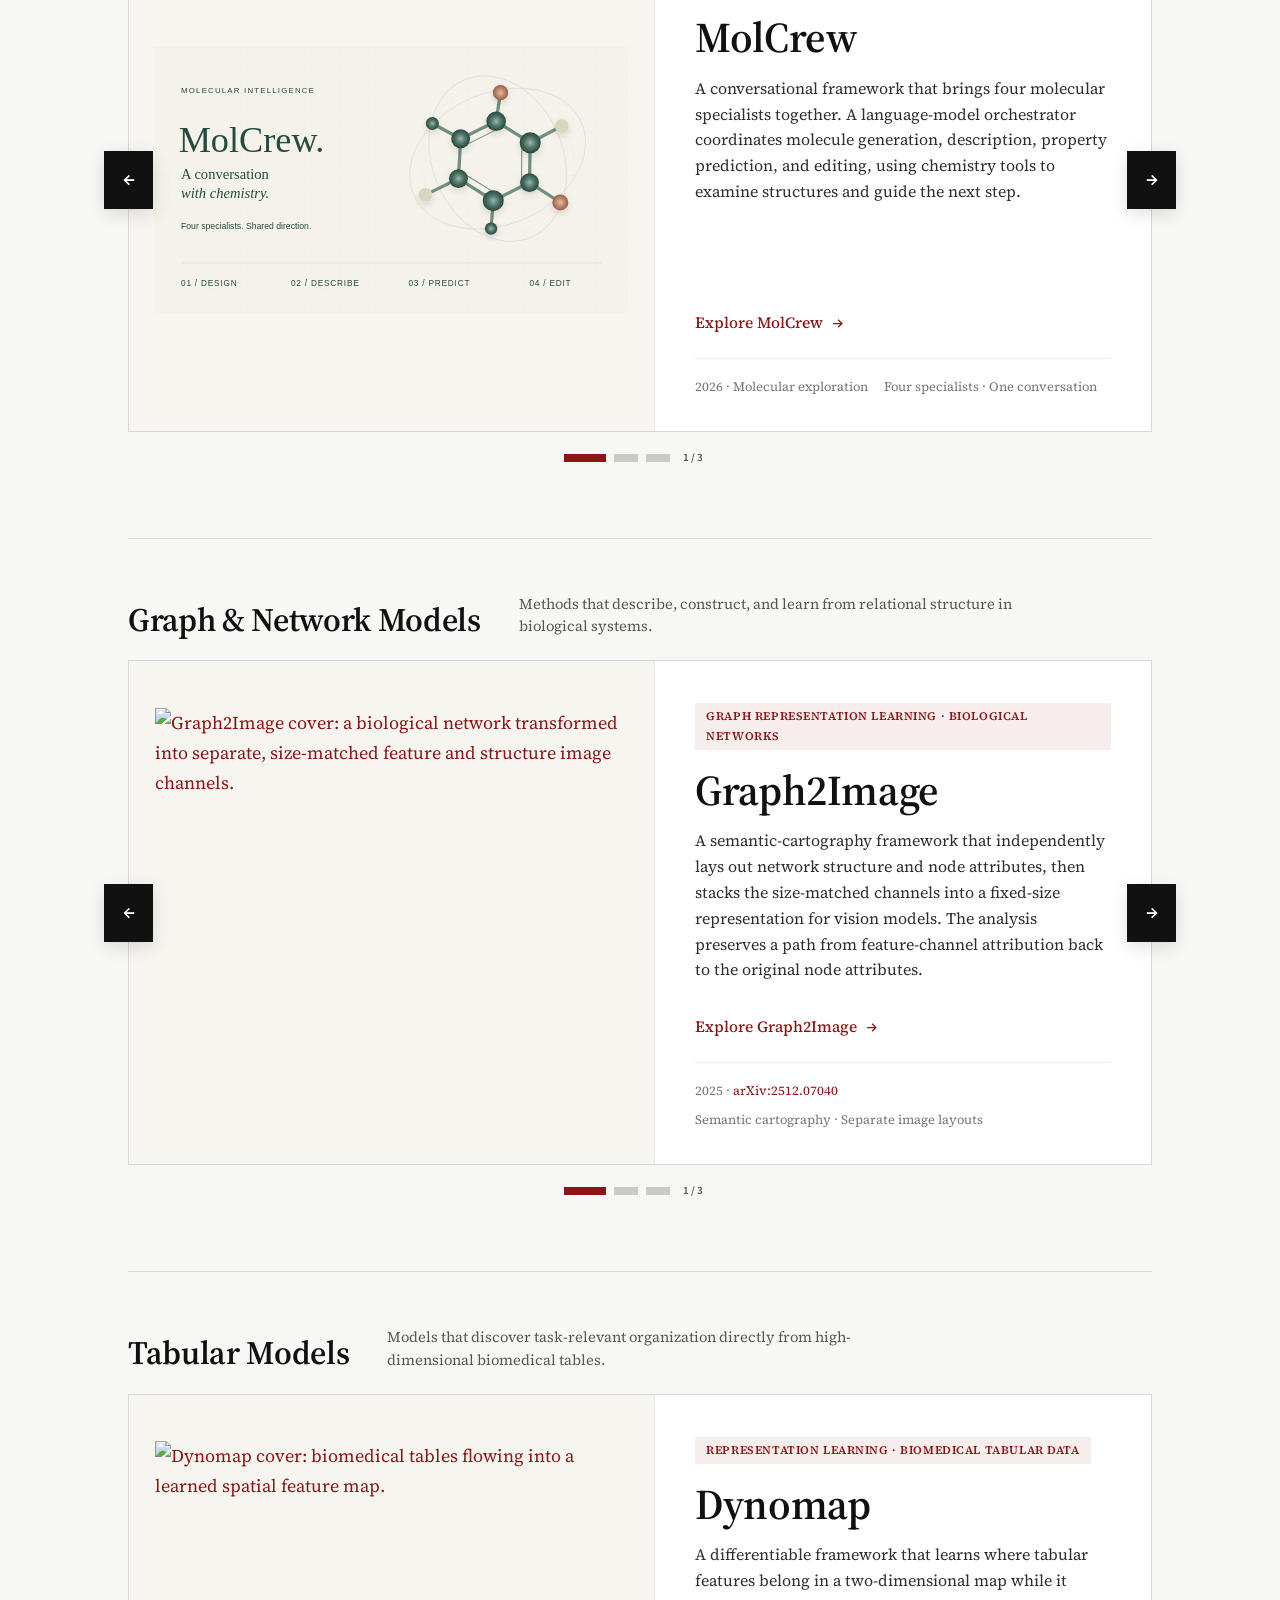
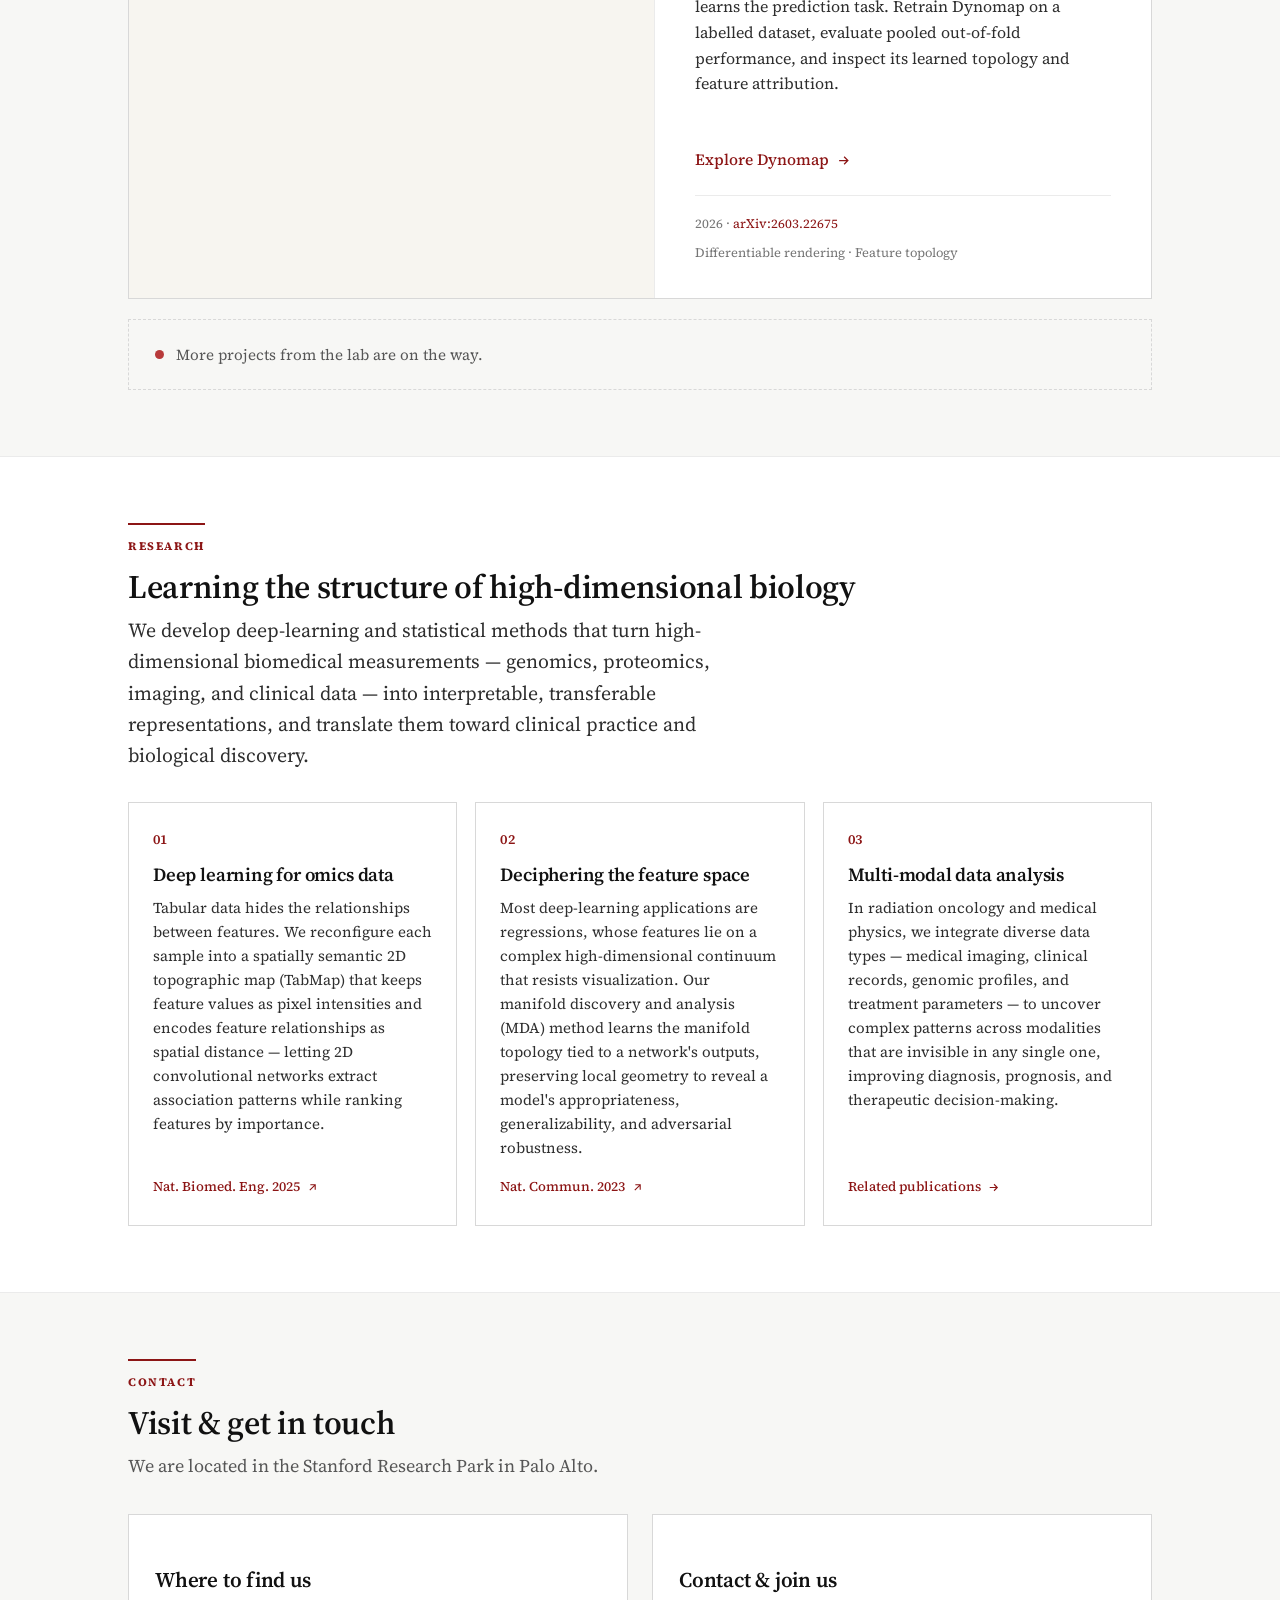
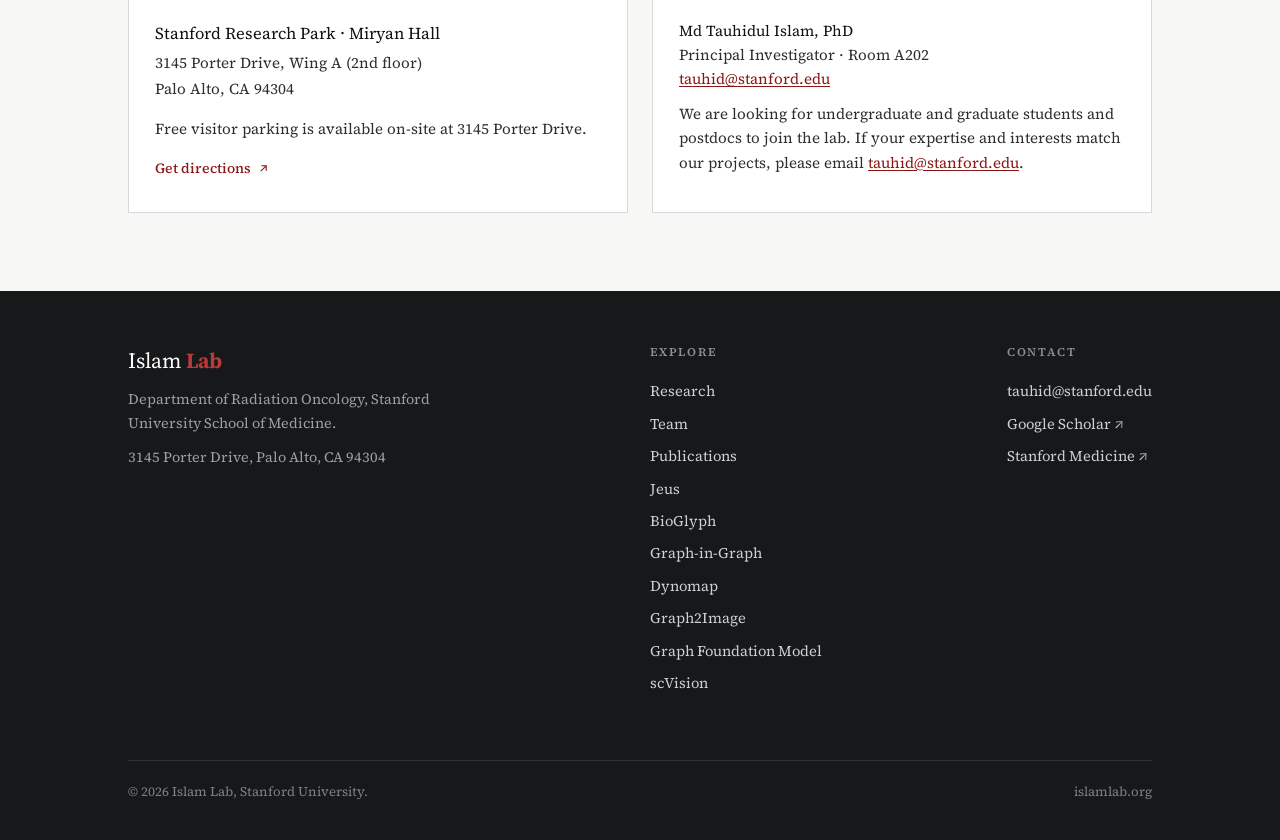
==== commit 5114d7c4: "Remove the manuscript wording and the year from the Jeus page, its share image and the home card" ====
--- a/index.html
+++ b/index.html
@@ -68,7 +68,7 @@
             <h3>Jeus</h3>
             <p>An AI agent that answers research questions from biomedical data. Give it a folder of data and a question; it analyses the data with an open-weight or proprietary model, records every step, and returns an answer. Evaluated on five biomedical benchmarks and 24 clinical prediction tasks against Codex CLI, Claude Code and Biomni A1, with the same models for every agent.</p>
             <a class="plink" href="/jeus/">Explore Jeus <svg width="15" height="15" viewBox="0 0 24 24" fill="none" stroke="currentColor" stroke-width="2"><path d="M5 12h14M13 6l6 6-6 6"/></svg></a>
-            <div class="meta"><span>2026 &middot; manuscript under review</span><span>Open-weight and proprietary models &middot; Worked examples</span></div>
+            <div class="meta"><span>Open-weight and proprietary models &middot; Worked examples</span></div>
           </div>
         </article>
 
